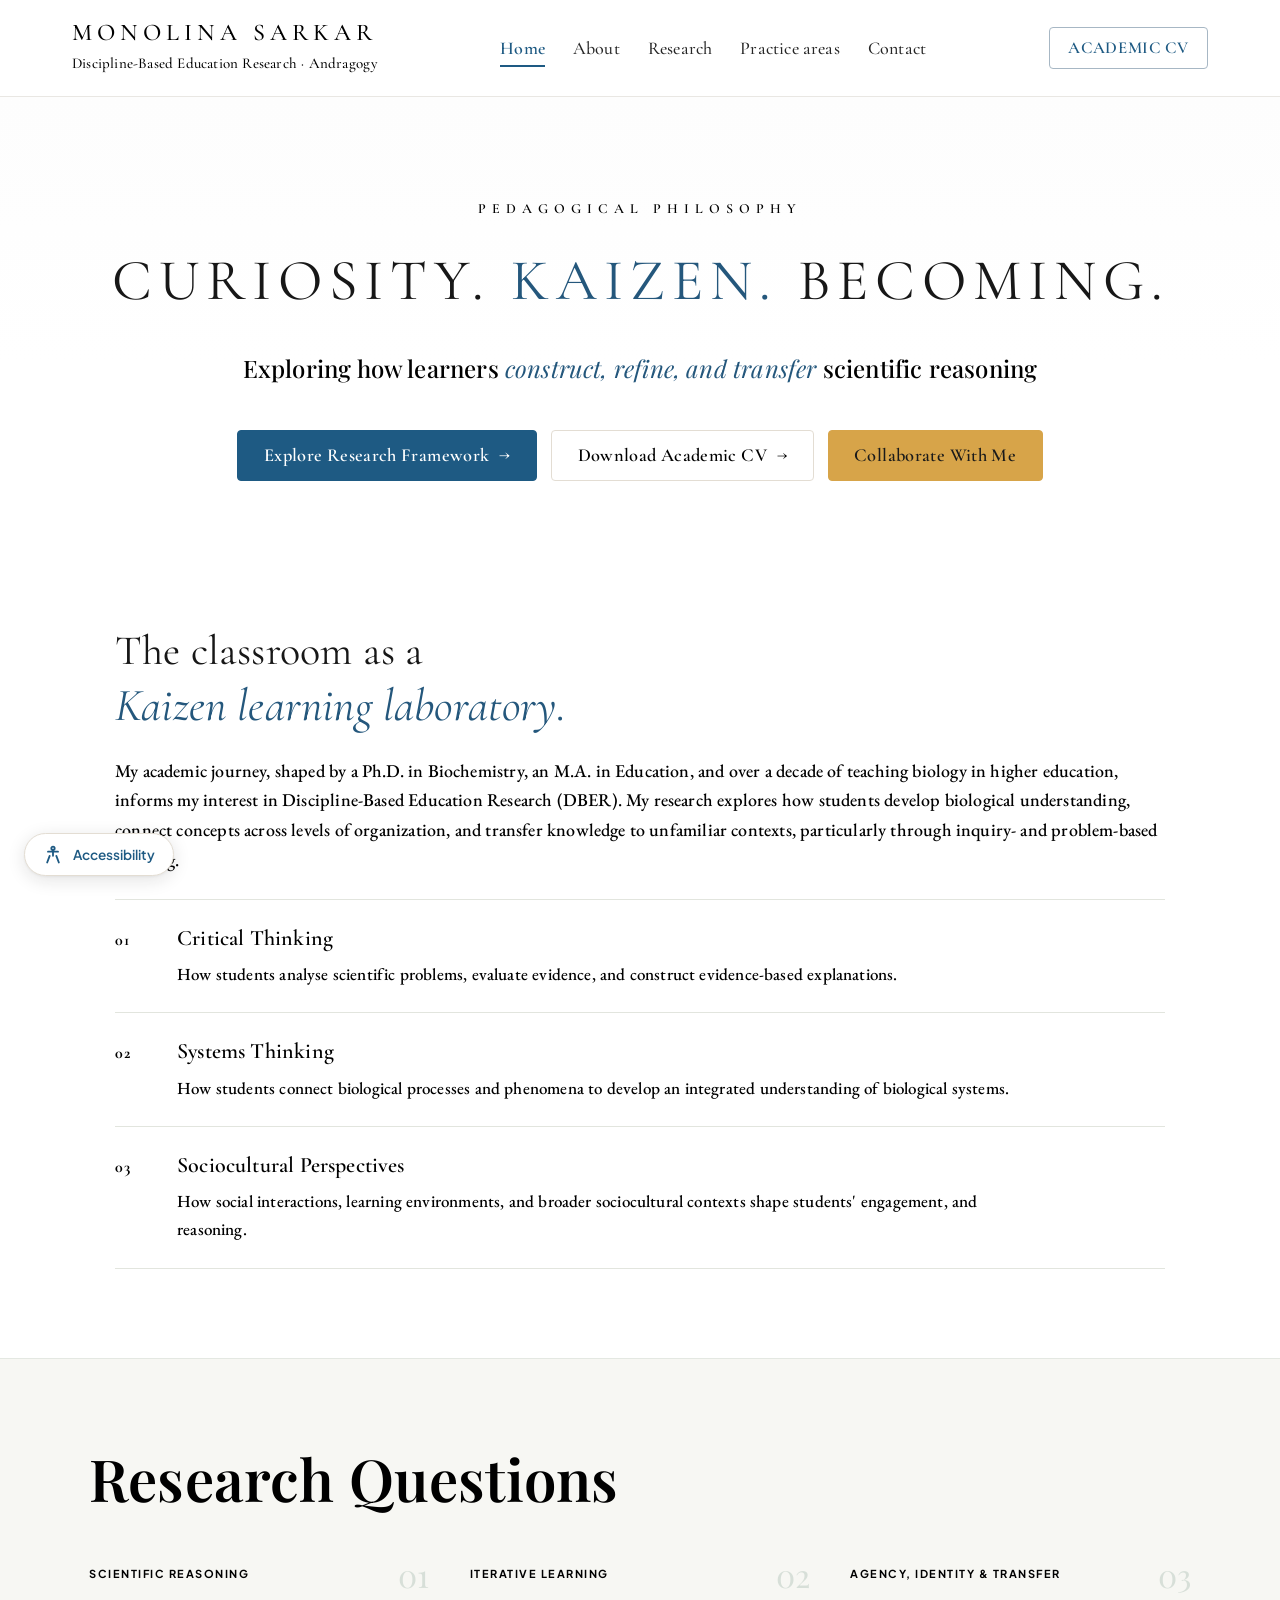
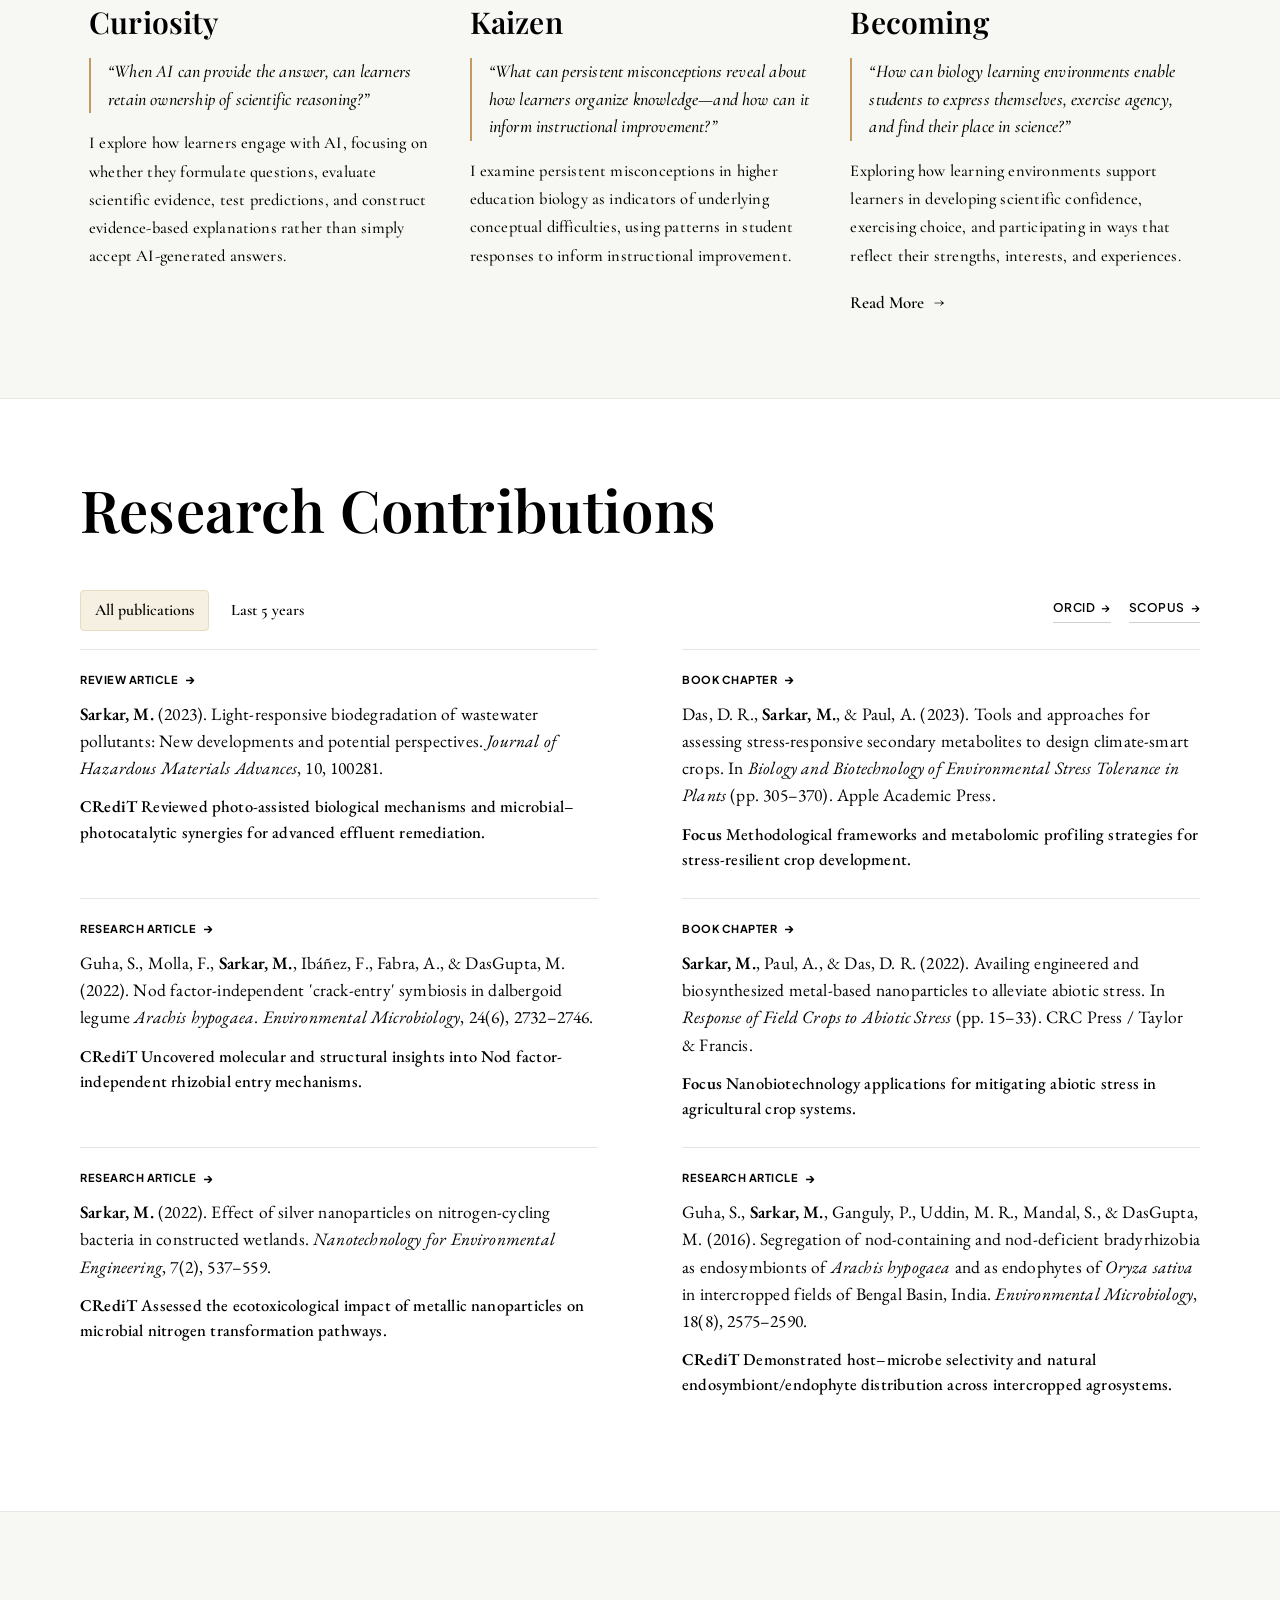
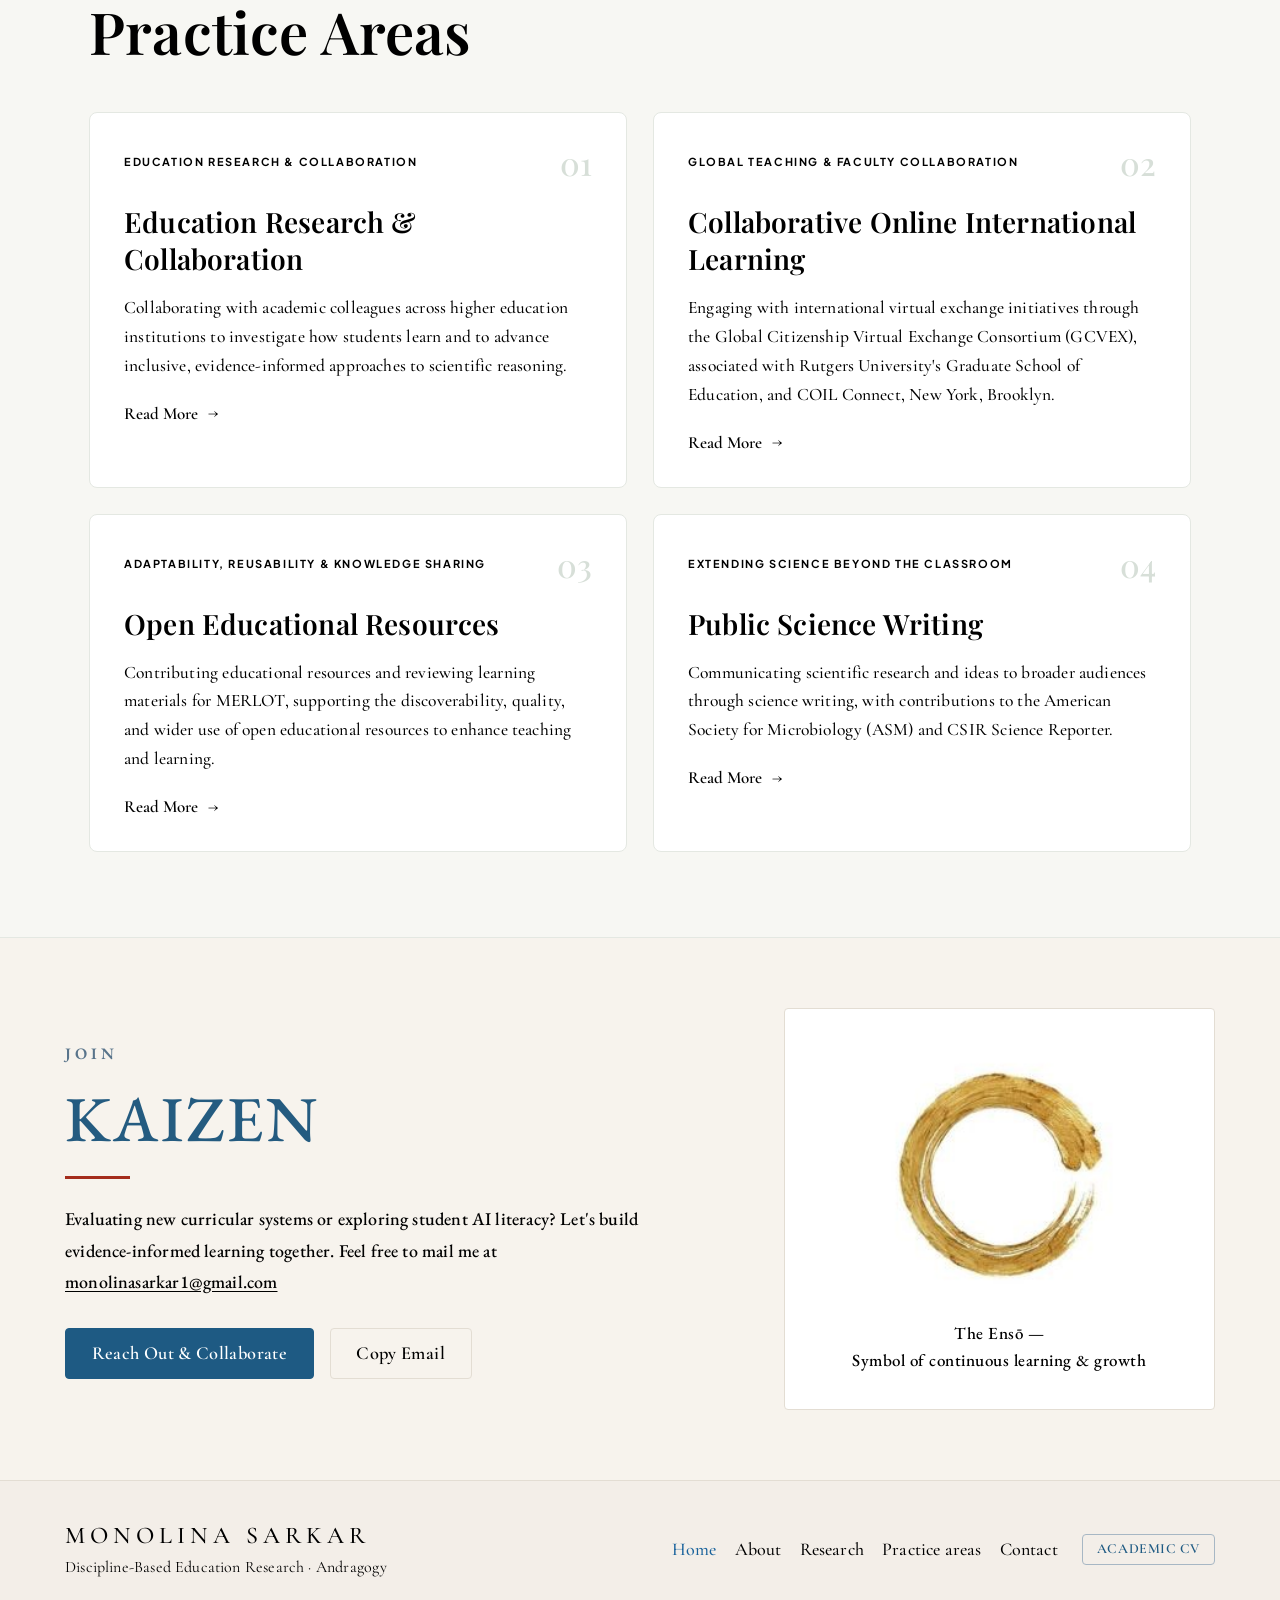
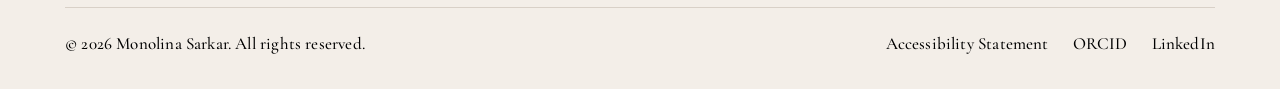
==== index.html @ 40e535fe "first commit" ====
<!DOCTYPE html>
<html lang="en">
<head>
  <meta charset="UTF-8">
  <meta name="viewport" content="width=device-width, initial-scale=1.0">
  <title>Monolina Sarkar | Academic Portfolio</title>
  <meta name="description" content="Academic portfolio of Monolina Sarkar, Ph.D. in Biochemistry & M.Ed. Dedicated to Discipline-Based Education Research (DBER), Kaizen learning spaces, AI literacy, and undergraduate biology curriculum innovation.">
  <meta name="keywords" content="Monolina Sarkar, DBER, Biology Education, Andragogy, Biochemistry, Kaizen, Scientific Reasoning, AI Literacy in Higher Education, Curriculum Innovation">
  <meta property="og:title" content="Monolina Sarkar | Academic Portfolio">
  <meta property="og:description" content="Exploring how learners construct, refine, and transfer scientific reasoning across unfamiliar biological contexts.">
  <meta property="og:type" content="website">

  <!-- Google Fonts Preconnect & Stylesheets -->
  <link rel="preconnect" href="https://fonts.googleapis.com">
  <link rel="preconnect" href="https://fonts.gstatic.com" crossorigin>
  <link href="https://fonts.googleapis.com/css2?family=Cormorant+Garamond:ital,wght@0,400;0,500;0,600;0,700;1,400;1,600&family=DM+Sans:wght@400;500;600;700&family=EB+Garamond:ital,wght@0,400;0,500;0,600;0,700;1,400;1,600&family=Playfair+Display:ital,wght@0,400;0,500;0,600;0,700;1,400;1,600&family=Plus+Jakarta+Sans:wght@300;400;500;600;700&display=swap" rel="stylesheet">

  <link rel="stylesheet" href="css/style.css">
  <link rel="icon" type="image/jpeg" href="images (3).jpg">

  <style>
    /* =========================================================
       CONSOLIDATED HOME PAGE STYLES (VERSION 2 INTEGRATION)
       ========================================================= */

    section[id] {
      scroll-margin-top: 85px;
    }

    /* Section 01: Hero */
    #home {
      width: 100%;
      min-height: 440px;
      box-sizing: border-box;
      padding: clamp(60px, 9vw, 100px) 24px clamp(30px, 5vw, 48px);
      display: flex;
      align-items: center;
      flex-direction: column;
      text-align: center;
      background: linear-gradient(to bottom, #fdfdfd 0%, #ffffff 60%, #ffffff 100%);
    }

    #home .hero-eyebrow {
      margin: 0 0 24px;
      color: #000000;
      font-family: 'Cormorant Garamond', Georgia, serif;
      font-size: 14px;
      font-weight: 600;
      letter-spacing: 6px;
      text-transform: uppercase;
    }

    #home .hero-title-main {
      margin: 0;
      color: #171717;
      font-family: 'Cormorant Garamond', Georgia, serif;
      font-size: clamp(34px, 5.2vw, 58px);
      font-weight: 400;
      line-height: 1.25;
      letter-spacing: 7px;
      text-transform: uppercase;
    }

    #home .hero-title-main .accent {
      color: #24577c;
    }

    #home .hero-desc {
      margin: 32px auto 0;
      max-width: 1100px;
      width: 100%;
      color: #000000;
      font-family: 'Playfair Display', Georgia, serif;
      font-size: clamp(16px, 2vw, 24px);
      font-weight: 500;
      line-height: 1.6;
    }

    @media (min-width: 768px) {
      #home .hero-desc {
        white-space: nowrap;
      }
    }

    #home .hero-desc em {
      color: #24577c;
      font-weight: 400;
      font-style: italic;
    }

    #home .hero-cta-group {
      margin-top: 42px;
      display: flex;
      align-items: center;
      justify-content: center;
      gap: 14px;
      flex-wrap: wrap;
    }

    /* Section: Research Focus */
    #research-focus {
      width: 100%;
      margin: 0;
      padding: clamp(60px, 7vw, 90px) 24px;
      background: #FFFFFF;
      color: #292E28;
      box-sizing: border-box;
    }

    #research-focus-inner {
      max-width: 1050px;
      margin: 0 auto;
      box-sizing: border-box;
    }

    #research-focus .focus-header {
      margin-bottom: 24px;
    }

    #research-focus .focus-header .lead-text {
      margin: 0 0 4px;
      font-family: 'Cormorant Garamond', Georgia, serif;
      font-size: clamp(32px, 3.8vw, 42px);
      font-weight: 400;
      color: #171717;
      line-height: 1.15;
    }

    #research-focus .focus-header .sublead-text {
      margin: 0;
      font-family: 'Cormorant Garamond', Georgia, serif;
      font-style: italic;
      font-size: clamp(36px, 4.4vw, 46px);
      font-weight: 400;
      color: #24577c;
      line-height: 1.15;
    }

    #research-focus .focus-intro {
      padding: 0 0 24px;
      border-bottom: 1px solid #E2E5DE;
    }

    #research-focus .focus-intro p {
      max-width: 100%;
      margin: 0;
      font-family: 'EB Garamond', Garamond, Georgia, serif;
      font-size: 18px;
      line-height: 1.65;
      color: #000000;
      font-weight: 500;
      text-align: left;
    }

    #research-focus .focus-themes {
      display: flex;
      flex-direction: column;
    }

    #research-focus .focus-theme {
      display: grid;
      grid-template-columns: 46px minmax(0, 1fr);
      gap: 16px;
      padding: 24px 0;
      border-bottom: 1px solid #E2E5DE;
      align-items: baseline;
    }

    #research-focus .theme-num {
      font-family: 'Cormorant Garamond', Garamond, Georgia, serif;
      font-size: 16px;
      font-weight: 700;
      letter-spacing: 0.5px;
      color: #000000;
    }

    #research-focus .focus-theme h3 {
      margin: 0 0 8px;
      font-family: 'Cormorant Garamond', Georgia, serif;
      font-size: 22px;
      font-weight: 600;
      line-height: 1.3;
      color: #000000;
    }

    #research-focus .focus-theme p {
      max-width: 860px;
      margin: 0;
      font-family: 'EB Garamond', Garamond, Georgia, serif;
      font-size: 17px;
      line-height: 1.65;
      color: #000000;
      font-weight: 500;
    }

    /* Section Headings matching website_version_2.html */
    .section-header {
      max-width: 800px;
      margin-bottom: 45px;
      background: transparent !important;
      background-color: transparent !important;
      box-shadow: none !important;
      border: none;
    }

    .section-header h1,
    .section-header h2,
    .section-header h3,
    .section-title {
      font-family: 'Playfair Display', Georgia, serif;
      font-size: clamp(38px, 5vw, 58px);
      font-weight: 600;
      line-height: 1.2;
      color: #000000;
      margin-bottom: 22px;
      background: transparent !important;
      background-color: transparent !important;
      box-shadow: none !important;
      border: none;
    }

    /* Section: Research Questions (Thinking Section) */
    .thinking-section-wrap {
      width: 100%;
      background-color: #f7f7f3;
      border-top: 1px solid #e4e8e2;
      border-bottom: 1px solid #e4e8e2;
      box-sizing: border-box;
    }

    .thinking-section {
      max-width: 1150px;
      margin: 0 auto;
      padding: clamp(50px, 7vw, 85px) 24px;
      box-sizing: border-box;
    }

    .thinking-grid {
      display: grid;
      grid-template-columns: repeat(3, minmax(0, 1fr));
      gap: 40px;
      align-items: start;
    }

    .thinking-card {
      display: flex;
      flex-direction: column;
      background: transparent;
      border: none;
      padding: 0;
      box-sizing: border-box;
    }

    .thinking-card .card-top {
      display: flex;
      justify-content: space-between;
      align-items: center;
      gap: 12px;
      margin-bottom: 12px;
    }

    .thinking-card .card-category {
      color: #000000;
      font-family: 'Plus Jakarta Sans', sans-serif;
      font-size: 11px;
      font-weight: 700;
      letter-spacing: 1.5px;
      text-transform: uppercase;
    }

    .thinking-card .card-number {
      flex-shrink: 0;
      font-family: 'Playfair Display', serif;
      font-size: 32px;
      line-height: 1;
      color: #d7dfd8;
    }

    .thinking-card h2 {
      font-family: 'Playfair Display', serif;
      color: #000000;
      font-size: 30px;
      line-height: 1.3;
      font-weight: 600;
      margin-bottom: 16px;
    }

    .thinking-card .card-question {
      position: relative;
      padding-left: 17px;
      margin-bottom: 16px;
      border-left: 2px solid #c49a62;
      font-family: 'Cormorant Garamond', Garamond, Georgia, serif;
      font-size: 18px;
      font-weight: 500;
      font-style: italic;
      line-height: 1.55;
      color: #000000;
    }

    .thinking-card .card-description {
      font-family: 'Cormorant Garamond', Garamond, Georgia, serif;
      font-size: 16.5px;
      line-height: 1.7;
      color: #000000;
      font-weight: 500;
      margin-bottom: 16px;
    }

    .card-extra {
      display: none;
      font-family: 'Cormorant Garamond', Garamond, Georgia, serif;
      font-size: 16px;
      line-height: 1.7;
      color: #000000;
      font-weight: 500;
      margin-bottom: 16px;
    }

    .card-extra.open {
      display: block;
      animation: fadeIn 0.3s ease;
    }

    @keyframes fadeIn {
      from { opacity: 0; transform: translateY(4px); }
      to { opacity: 1; transform: translateY(0); }
    }

    .read-more {
      display: inline-flex;
      align-items: center;
      align-self: flex-start;
      gap: 10px;
      margin-top: 6px;
      padding: 0;
      border: none;
      background: transparent;
      font-family: 'Cormorant Garamond', 'EB Garamond', Garamond, Georgia, serif;
      font-size: 17px;
      font-weight: 600;
      color: #000000;
      cursor: pointer;
      transition: color 0.25s ease;
    }

    .read-more:hover {
      color: #a47a43;
    }

    .read-more .arrow {
      display: inline-block;
      font-size: 16px;
      line-height: 1;
      transition: transform 0.25s ease;
    }

    @media (max-width: 900px) {
      .thinking-grid {
        grid-template-columns: repeat(2, minmax(0, 1fr));
        gap: 32px;
      }
    }

    @media (max-width: 600px) {
      .thinking-grid {
        grid-template-columns: 1fr;
        gap: 36px;
      }
    }

    /* Section: Research Contributions / Work */
    #research-work {
      --rw-surface: #ffffff;
      --rw-text: #111111;
      --rw-line: #e5e5e5;
      --rw-accent: #b69a4a;
      --rw-accent-soft: #f5f0e2;
      position: relative;
      width: 100%;
      padding: clamp(50px, 7vw, 76px) 0 clamp(60px, 8vw, 88px);
      background: #ffffff;
      color: #000000;
      font-family: 'EB Garamond', Garamond, Georgia, serif;
      box-sizing: border-box;
    }

    #research-work .rw-container {
      width: min(1120px, calc(100% - 48px));
      margin-left: auto;
      margin-right: auto;
    }

    #research-work .rw-header {
      display: flex;
      justify-content: space-between;
      align-items: flex-end;
      gap: 36px;
      background: #ffffff;
    }

    #research-work .rw-controls {
      display: flex;
      justify-content: space-between;
      align-items: center;
      gap: 24px;
      padding: 24px 0 18px;
      background: #ffffff;
    }

    #research-work .rw-filter-group {
      display: flex;
      align-items: center;
      flex-wrap: wrap;
      gap: 7px;
    }

    #research-work .rw-filter {
      appearance: none;
      border: 1px solid transparent;
      border-radius: 4px;
      background: #ffffff;
      padding: 8px 14px;
      font-family: 'Cormorant Garamond', 'EB Garamond', Garamond, Georgia, serif;
      font-size: 16px;
      font-weight: 600;
      line-height: 1.4;
      color: #000000;
      cursor: pointer;
      transition: background 0.2s ease, border-color 0.2s ease, color 0.2s ease;
    }

    #research-work .rw-filter:hover {
      border-color: #dedede;
    }

    #research-work .rw-filter.is-active {
      color: #000000;
      background: var(--rw-accent-soft);
      border-color: #e6dcc0;
      font-weight: 600;
    }

    #research-work .rw-profiles {
      display: flex;
      align-items: center;
      flex-wrap: wrap;
      gap: 18px;
      flex-shrink: 0;
    }

    #research-work .rw-profile-link {
      display: inline-flex;
      align-items: center;
      gap: 6px;
      padding-bottom: 4px;
      border-bottom: 1px solid #cfcfcf;
      font-family: 'Plus Jakarta Sans', sans-serif;
      font-size: 12px;
      font-weight: 600;
      letter-spacing: 0.5px;
      text-decoration: none;
      color: #000000;
      transition: color 0.2s ease, border-color 0.2s ease;
    }

    #research-work .rw-profile-link:hover {
      color: #8d7027;
      border-color: var(--rw-accent);
    }

    #research-work .rw-publications {
      display: grid;
      grid-template-columns: repeat(2, minmax(0, 1fr));
      column-gap: 84px;
      align-items: start;
      background: #ffffff;
    }

    #research-work .rw-publication {
      min-width: 0;
      padding: 22px 0 25px;
      border-top: 1px solid var(--rw-line);
      background: #ffffff;
      transition: border-color 0.2s ease;
    }

    #research-work .rw-publication:hover {
      border-top-color: var(--rw-accent);
    }

    #research-work .rw-publication-meta {
      display: flex;
      align-items: center;
      flex-wrap: wrap;
      gap: 8px;
      margin: 0 0 12px;
    }

    #research-work .rw-publication-type {
      display: inline-flex;
      align-items: center;
      gap: 7px;
      font-family: 'Plus Jakarta Sans', sans-serif;
      font-size: 11px;
      font-weight: 700;
      letter-spacing: 0.5px;
      line-height: 1.5;
      text-transform: uppercase;
      text-decoration: none;
      color: #000000;
      transition: color 0.2s ease;
    }

    #research-work .rw-publication-type:hover {
      color: #8d7027;
    }

    #research-work .rw-type-arrow {
      font-size: 13px;
      line-height: 1;
      transition: transform 0.2s ease;
    }

    #research-work .rw-publication-type:hover .rw-type-arrow {
      transform: translate(2px, -2px);
    }

    #research-work .rw-citation {
      margin: 0 0 13px;
      font-family: 'EB Garamond', Garamond, Georgia, serif;
      font-size: 17.5px;
      font-weight: 400;
      line-height: 1.55;
      color: #000000;
      overflow-wrap: anywhere;
    }

    #research-work .rw-citation strong {
      font-weight: 600;
      color: #000000;
    }

    #research-work .rw-citation em {
      font-style: italic;
      color: #000000;
    }

    #research-work .rw-contribution {
      margin: 0;
      font-family: 'EB Garamond', Garamond, Georgia, serif;
      font-size: 16.5px;
      font-weight: 500;
      line-height: 1.55;
      color: #000000;
    }

    #research-work .rw-contribution-label {
      display: inline;
      font-family: 'EB Garamond', Garamond, Georgia, serif;
      font-weight: 600;
      color: #000000;
    }

    #research-work .rw-contribution-label::after {
      content: " ";
    }

    #research-work .rw-empty-state {
      grid-column: 1 / -1;
      padding: 48px 20px;
      text-align: center;
      border-bottom: 1px solid var(--rw-line);
      background: #ffffff;
    }

    #research-work .rw-empty-title {
      margin: 0 0 8px;
      font-family: 'Plus Jakarta Sans', sans-serif;
      font-size: 16px;
      font-weight: 500;
      color: #000000;
    }

    #research-work .rw-empty-text {
      margin: 0;
      font-size: 16px;
      line-height: 1.5;
      color: #000000;
      font-weight: 500;
    }

    @media (max-width: 900px) {
      #research-work .rw-publications {
        column-gap: 36px;
      }
      #research-work .rw-controls {
        flex-direction: column;
        align-items: flex-start;
      }
    }

    @media (max-width: 640px) {
      #research-work .rw-publications {
        grid-template-columns: minmax(0, 1fr);
        column-gap: 0;
      }
    }

    /* Section: Practice Areas */
    .research-section-wrap {
      width: 100%;
      background-color: #f7f7f3;
      border-top: 1px solid #e4e8e2;
      border-bottom: 1px solid #e4e8e2;
      box-sizing: border-box;
    }

    .research-section {
      max-width: 1150px;
      margin: 0 auto;
      padding: clamp(50px, 7vw, 85px) 24px;
      box-sizing: border-box;
    }

    .cards-grid {
      display: grid;
      grid-template-columns: repeat(2, minmax(0, 1fr));
      gap: 26px;
    }

    .research-card {
      position: relative;
      display: flex;
      flex-direction: column;
      min-width: 0;
      padding: 34px;
      background: #ffffff;
      border: 1px solid #e4e8e2;
      border-radius: 8px;
      overflow: hidden;
      transition: transform 0.3s ease, box-shadow 0.3s ease, border-color 0.3s ease;
    }

    .research-card::before {
      content: "";
      position: absolute;
      top: 0;
      left: 0;
      width: 0;
      height: 4px;
      background: #c49a62;
      transition: width 0.35s ease;
    }

    .research-card:hover {
      transform: translateY(-5px);
      border-color: #d5ddd5;
      box-shadow: 0 16px 40px rgba(24, 60, 53, 0.08);
    }

    .research-card:hover::before {
      width: 100%;
    }

    .research-card .card-top {
      display: flex;
      align-items: center;
      justify-content: space-between;
      gap: 16px;
      margin-bottom: 24px;
    }

    .research-card .card-category {
      color: #000000;
      font-family: 'Plus Jakarta Sans', sans-serif;
      font-size: 11px;
      font-weight: 700;
      letter-spacing: 1.6px;
      text-transform: uppercase;
    }

    .research-card .card-number {
      font-family: 'Playfair Display', serif;
      font-size: 32px;
      font-weight: 500;
      line-height: 1;
      color: #d7dfd8;
    }

    .research-card h2 {
      font-family: 'Playfair Display', serif;
      color: #000000;
      font-size: clamp(22px, 2.3vw, 28px);
      line-height: 1.35;
      font-weight: 600;
      margin-bottom: 16px;
    }

    .research-card .card-description {
      color: #000000;
      font-family: 'Cormorant Garamond', Garamond, Georgia, serif;
      font-size: 17.5px;
      font-weight: 500;
      line-height: 1.65;
      margin-bottom: 16px;
    }

    @media (max-width: 768px) {
      .cards-grid {
        grid-template-columns: 1fr;
      }
    }

    /* Section: Join Kaizen & Footer */
    .join-kaizen-wrap {
      width: 100%;
      padding: clamp(48px, 6vw, 70px) 5%;
      box-sizing: border-box;
      background: #f7f3ed;
    }

    .join-kaizen-grid {
      max-width: 1150px;
      margin: 0 auto;
      display: grid;
      grid-template-columns: minmax(0, 1.4fr) minmax(280px, 1fr);
      align-items: center;
      gap: 10%;
      box-sizing: border-box;
    }

    .join-kaizen-eyebrow {
      font-family: 'EB Garamond', Garamond, Georgia, serif;
      font-size: 16px;
      font-weight: 600;
      letter-spacing: 4px;
      color: #59748b;
      margin-bottom: 18px;
    }

    .join-kaizen-title {
      font-family: 'EB Garamond', Garamond, Georgia, serif;
      font-size: clamp(44px, 5vw, 68px);
      font-weight: 500;
      letter-spacing: 3px;
      line-height: 1.05;
      color: #245b80;
      margin: 0 0 24px;
    }

    .join-kaizen-divider {
      width: 65px;
      height: 3px;
      background: #a42c1c;
      margin-bottom: 24px;
    }

    .join-kaizen-text {
      font-family: 'EB Garamond', Garamond, Georgia, serif;
      font-size: 18px;
      font-weight: 500;
      line-height: 1.75;
      color: #000000;
      margin: 0 0 30px;
    }

    .join-kaizen-text a {
      font-family: 'EB Garamond', Garamond, Georgia, serif;
    }

    .enso-card {
      width: 100%;
      min-width: 0;
      padding: 35px 25px;
      background: #ffffff;
      box-sizing: border-box;
      text-align: center;
      border: 1px solid #e3ddd3;
      border-radius: 4px;
    }

    .enso-card img {
      display: block;
      width: 100%;
      max-width: 260px;
      height: 260px;
      object-fit: contain;
      margin: 0 auto 16px;
    }

    .enso-card p {
      font-family: 'EB Garamond', Garamond, Georgia, serif;
      font-size: 17px;
      letter-spacing: 0.5px;
      line-height: 1.6;
      color: #000000;
      font-weight: 500;
      margin: 0;
    }

    @media (max-width: 768px) {
      .join-kaizen-grid {
        grid-template-columns: minmax(0, 1fr);
        gap: 36px;
      }
    }

    .site-footer-v2 {
      width: 100%;
      padding: 38px 5% 20px;
      box-sizing: border-box;
      background: #f3eee8;
      border-top: 1px solid #e3ddd3;
    }

    .footer-v2-container {
      max-width: 1150px;
      margin: 0 auto;
    }

    .footer-brand-nav {
      display: flex;
      justify-content: space-between;
      align-items: center;
      gap: 30px;
      flex-wrap: wrap;
    }

    .footer-nav-links {
      display: flex;
      align-items: center;
      flex-wrap: wrap;
      gap: 8px 18px;
    }

    .footer-nav-link {
      color: #000000;
      font-weight: 500;
      text-decoration: none;
      font-family: 'Cormorant Garamond', serif !important;
      font-size: 18px;
      padding: 6px 0;
      transition: color 0.2s ease;
    }

    .footer-nav-link:hover,
    .footer-nav-link.active {
      color: #17619b;
    }

    .footer-divider {
      width: 100%;
      margin: 28px 0 0;
      border-top: 1px solid #d8d0c7;
    }

    .footer-bottom-row {
      padding: 22px 0 10px;
      display: flex;
      justify-content: space-between;
      align-items: center;
      flex-wrap: wrap;
      gap: 16px 25px;
      font-family: 'Cormorant Garamond', serif;
      font-size: 17px;
      font-weight: 500;
      color: #000000;
    }

    .footer-bottom-links {
      display: flex;
      align-items: center;
      flex-wrap: wrap;
      gap: 14px 24px;
    }

    .footer-bottom-links a {
      color: #000000;
      font-weight: 500;
      font-size: 17px;
      text-decoration: none;
      transition: color 0.2s ease;
    }

    .footer-bottom-links a:hover {
      color: #17619b;
      text-decoration: underline;
    }
  </style>
</head>

<body>

  <!-- Skip Links -->
  <div class="skip-links">
    <a href="#main-content" class="skip-link">Skip to main content</a>
    <a href="#site-header" class="skip-link">Skip to navigation</a>
    <a href="#site-footer" class="skip-link">Skip to footer</a>
    <button type="button" class="skip-link" id="skip-a11y-btn">Open Accessibility Preferences (Alt+A)</button>
  </div>

  <!-- NAVIGATION BAR -->
  <header class="site-header" id="site-header" role="banner" style="background:#ffffff; border-bottom:1px solid #e9e7e3; padding: 18px 0;">
    <div class="container navbar" style="height: auto; min-height: 60px;">
      
      <!-- BRAND -->
      <a href="#home" class="brand" aria-label="Monolina Sarkar Home" style="text-decoration:none;">
        <span class="brand-name" style="font-family:'Cormorant Garamond',serif; font-size:24px; font-weight:500; letter-spacing:5px; line-height:1.15; white-space:nowrap; color:#000000;">
          MONOLINA SARKAR
        </span>
        <span class="brand-subtitle" style="margin-top:4px; font-family:'Cormorant Garamond',serif; font-size:15px; font-weight:500; letter-spacing:0.2px; color:#000000;">
          Discipline-Based Education Research &middot; Andragogy
        </span>
      </a>

      <!-- DESKTOP NAVIGATION LINKS -->
      <nav aria-label="Primary Navigation" role="navigation">
        <ul class="nav-links" style="gap: 28px;">
          <li><a href="#home" class="nav-link active" style="font-family:'Cormorant Garamond',serif; font-size:18px;">Home</a></li>
          <li><a href="about.html" class="nav-link" style="font-family:'Cormorant Garamond',serif; font-size:18px;">About</a></li>
          <li><a href="#research-focus" class="nav-link" style="font-family:'Cormorant Garamond',serif; font-size:18px;">Research</a></li>
          <li><a href="#practice-areas" class="nav-link" style="font-family:'Cormorant Garamond',serif; font-size:18px;">Practice areas</a></li>
          <li><a href="contact.html" class="nav-link" style="font-family:'Cormorant Garamond',serif; font-size:18px;">Contact</a></li>
        </ul>
      </nav>

      <!-- NAV ACTIONS -->
      <div class="nav-actions">
        <a href="Monolina_Sarkar_cv.pdf" target="_blank" rel="noopener noreferrer" class="btn-nav-cv" data-drive-doc="academicCv" aria-label="View Academic Curriculum Vitae">
          ACADEMIC CV
        </a>
        <button class="mobile-toggle" aria-label="Toggle navigation menu" aria-expanded="false">
          <span></span>
          <span></span>
          <span></span>
        </button>
      </div>

    </div>
  </header>

  <!-- MOBILE NAVIGATION DRAWER -->
  <div class="mobile-drawer" id="mobile-drawer" aria-label="Mobile Navigation">
    <a href="#home" class="nav-link active">Home</a>
    <a href="about.html" class="nav-link">About</a>
    <a href="#research-focus" class="nav-link">Research</a>
    <a href="#practice-areas" class="nav-link">Practice areas</a>
    <a href="contact.html" class="nav-link">Contact</a>
    <a href="accessibility-statement.html" class="nav-link">Accessibility Statement</a>
    <div style="margin-top: 1.5rem;">
      <a href="Monolina_Sarkar_cv.pdf" target="_blank" rel="noopener noreferrer" class="btn btn-primary" data-drive-doc="academicCv" style="width: 100%; text-align: center;">View Academic CV</a>
    </div>
  </div>

  <!-- MAIN CONTENT -->
  <main id="main-content">

    <!-- HERO SECTION -->
    <section id="home">

      <!-- EYEBROW -->
      <p class="hero-eyebrow">
        PEDAGOGICAL PHILOSOPHY
      </p>

      <!-- MAIN HEADING -->
      <h1 class="hero-title-main">
        CURIOSITY.
        <span class="accent">KAIZEN.</span>
        BECOMING.
      </h1>

      <!-- DESCRIPTION -->
      <p class="hero-desc">Exploring how learners <em>construct, refine, and transfer</em> scientific reasoning</p>

      <!-- CALL-TO-ACTION BUTTONS -->
      <div class="hero-cta-group">
        <!-- PRIMARY BUTTON -->
        <a href="#research-focus" class="btn btn-primary">
          <span>Explore Research Framework</span>
          <span style="font-size:17px;" aria-hidden="true">&rarr;</span>
        </a>

        <!-- SECONDARY BUTTON -->
        <a href="Monolina_Sarkar_cv.pdf" target="_blank" rel="noopener noreferrer" class="btn btn-secondary" data-drive-doc="academicCv">
          <span>Download Academic CV</span>
          <span style="font-size:16px;" aria-hidden="true">&rarr;</span>
        </a>

        <!-- GOLD BUTTON -->
        <a href="contact.html" class="btn btn-gold">
          Collaborate With Me
        </a>
      </div>

    </section>

    <!-- SECTION: RESEARCH FOCUS (KAIZEN LEARNING LABORATORY) -->
    <section id="research-focus">
      <div id="research-focus-inner">

        <!-- SECTION HEADER -->
        <header class="section-header focus-header">
          <h2 class="lead-text">The classroom as a</h2>
          <h2 class="sublead-text">Kaizen learning laboratory.</h2>
        </header>

        <!-- INTRODUCTION -->
        <div class="focus-intro">
          <p>
            My academic journey, shaped by a Ph.D. in Biochemistry, an M.A. in Education, and over a decade of teaching biology in higher education, informs my interest in Discipline-Based Education Research (DBER). My research explores how students develop biological understanding, connect concepts across levels of organization, and transfer knowledge to unfamiliar contexts, particularly through inquiry- and problem-based learning.
          </p>
        </div>

        <!-- RESEARCH THEMES -->
        <div class="focus-themes">

          <!-- THEME 01 -->
          <article class="focus-theme">
            <span class="theme-num">01</span>
            <div>
              <h3>Critical Thinking</h3>
              <p>
                How students analyse scientific problems, evaluate evidence, and construct evidence-based explanations.
              </p>
            </div>
          </article>

          <!-- THEME 02 -->
          <article class="focus-theme">
            <span class="theme-num">02</span>
            <div>
              <h3>Systems Thinking</h3>
              <p>
                How students connect biological processes and phenomena to develop an integrated understanding of biological systems.
              </p>
            </div>
          </article>

          <!-- THEME 03 -->
          <article class="focus-theme">
            <span class="theme-num">03</span>
            <div>
              <h3>Sociocultural Perspectives</h3>
              <p>
                How social interactions, learning environments, and broader sociocultural contexts shape students' engagement, and reasoning.
              </p>
            </div>
          </article>

        </div>

      </div>
    </section>

    <!-- SECTION: RESEARCH QUESTIONS -->
    <section class="thinking-section-wrap" id="research-questions">
      <div class="thinking-section">

        <!-- SECTION INTRODUCTION -->
        <header class="section-header">
          <h1 class="section-title">Research Questions</h1>
        </header>

        <!-- THREE COLUMNS -->
        <div class="thinking-grid">

        <!-- COLUMN 01: CURIOSITY -->
        <article class="thinking-card">
          <div class="card-top">
            <span class="card-category">Scientific Reasoning</span>
            <span class="card-number">01</span>
          </div>

          <h2>Curiosity</h2>

          <blockquote class="card-question">
            &ldquo;When AI can provide the answer, can learners retain ownership of scientific reasoning?&rdquo;
          </blockquote>

          <p class="card-description">
            I explore how learners engage with AI, focusing on whether they formulate questions, evaluate scientific evidence, test predictions, and construct evidence-based explanations rather than simply accept AI-generated answers.
          </p>
        </article>

        <!-- COLUMN 02: KAIZEN -->
        <article class="thinking-card">
          <div class="card-top">
            <span class="card-category">Iterative Learning</span>
            <span class="card-number">02</span>
          </div>

          <h2>Kaizen</h2>

          <blockquote class="card-question">
            &ldquo;What can persistent misconceptions reveal about how learners organize knowledge&mdash;and how can it inform instructional improvement?&rdquo;
          </blockquote>

          <p class="card-description">
            I examine persistent misconceptions in higher education biology as indicators of underlying conceptual difficulties, using patterns in student responses to inform instructional improvement.
          </p>
        </article>

        <!-- COLUMN 03: BECOMING -->
        <article class="thinking-card">
          <div class="card-top">
            <span class="card-category">Agency, Identity &amp; Transfer</span>
            <span class="card-number">03</span>
          </div>

          <h2>Becoming</h2>

          <blockquote class="card-question">
            &ldquo;How can biology learning environments enable students to express themselves, exercise agency, and find their place in science?&rdquo;
          </blockquote>

          <p class="card-description">
            Exploring how learning environments support learners in developing scientific confidence, exercising choice, and participating in ways that reflect their strengths, interests, and experiences.
          </p>

          <div class="card-extra" id="becoming-extra">
            This research vector examines pedagogical mechanisms that bridge academic biological competencies with students' personal epistemologies, fostering belonging and authentic identity formation in STEM.
          </div>

          <button
            class="read-more"
            type="button"
            aria-expanded="false"
            aria-controls="becoming-extra"
            onclick="toggleCard(this, 'becoming-extra')">
            <span class="button-text">Read More</span>
            <span class="arrow" aria-hidden="true">&rarr;</span>
          </button>
        </article>

      </div>

      </div>
    </section>

    <!-- SECTION: RESEARCH CONTRIBUTIONS / WORK -->
    <section id="research-work" aria-labelledby="rw-heading">

      <div class="rw-container">

        <!-- SECTION HEADER -->
        <header class="rw-header">
          <header class="section-header" style="margin-bottom: 0;">
            <h1 class="section-title" id="rw-heading">Research Contributions</h1>
          </header>
        </header>

        <!-- FILTERS AND PROFILES -->
        <div class="rw-controls">

          <div class="rw-filter-group" role="group" aria-label="Filter publications by year">
            <button
              type="button"
              class="rw-filter is-active"
              data-filter="all"
              aria-pressed="true">
              All publications
            </button>

            <button
              type="button"
              class="rw-filter"
              data-filter="recent"
              aria-pressed="false">
              Last 5 years
            </button>
          </div>

          <div class="rw-profiles" aria-label="Academic profiles">
            <a
              href="https://orcid.org/0000-0002-8172-1111"
              target="_blank"
              rel="noopener noreferrer"
              class="rw-profile-link">
              ORCID <span aria-hidden="true">&rarr;</span>
            </a>

            <a
              href="https://www.scopus.com"
              target="_blank"
              rel="noopener noreferrer"
              class="rw-profile-link">
              SCOPUS <span aria-hidden="true">&rarr;</span>
            </a>
          </div>

        </div>

        <!-- PUBLICATIONS LIST -->
        <div class="rw-publications" id="rw-publications">

          <!-- PUBLICATION 1 - 2023 -->
          <article
            class="rw-publication"
            data-year="2023"
            data-search="2023 Sarkar light-responsive biodegradation wastewater pollutants new developments potential perspectives Journal of Hazardous Materials Advances review article photo-assisted biological mechanisms microbial photocatalytic synergies effluent remediation">
            <div class="rw-publication-meta">
              <a
                class="rw-publication-type"
                href="https://doi.org/10.1016/j.hazadv.2023.100281"
                target="_blank"
                rel="noopener noreferrer"
                aria-label="Open review article">
                <span>Review Article</span>
                <span class="rw-type-arrow" aria-hidden="true">&rarr;</span>
              </a>
            </div>
            <p class="rw-citation">
              <strong>Sarkar, M.</strong> (2023).
              Light-responsive biodegradation of wastewater pollutants:
              New developments and potential perspectives.
              <em>Journal of Hazardous Materials Advances</em>,
              10, 100281.
            </p>
            <p class="rw-contribution">
              <span class="rw-contribution-label">CRediT</span>
              Reviewed photo-assisted biological mechanisms and
              microbial&ndash;photocatalytic synergies for advanced effluent remediation.
            </p>
          </article>

          <!-- PUBLICATION 2 - 2023 -->
          <article
            class="rw-publication"
            data-year="2023"
            data-search="2023 Das Sarkar Paul tools approaches assessing stress-responsive secondary metabolites climate-smart crops Biology Biotechnology Environmental Stress Tolerance Plants book chapter methodological frameworks metabolomic profiling stress-resilient crop development">
            <div class="rw-publication-meta">
              <a
                class="rw-publication-type"
                href="https://www.appleacademicpress.com/"
                target="_blank"
                rel="noopener noreferrer"
                aria-label="Visit the publisher for the book chapter">
                <span>Book Chapter</span>
                <span class="rw-type-arrow" aria-hidden="true">&rarr;</span>
              </a>
            </div>
            <p class="rw-citation">
              Das, D. R., <strong>Sarkar, M.</strong>, &amp; Paul, A.
              (2023). Tools and approaches for assessing stress-responsive
              secondary metabolites to design climate-smart crops.
              In <em>Biology and Biotechnology of Environmental Stress
              Tolerance in Plants</em> (pp. 305&ndash;370).
              Apple Academic Press.
            </p>
            <p class="rw-contribution">
              <span class="rw-contribution-label">Focus</span>
              Methodological frameworks and metabolomic profiling strategies
              for stress-resilient crop development.
            </p>
          </article>

          <!-- PUBLICATION 3 - 2022 -->
          <article
            class="rw-publication"
            data-year="2022"
            data-search="2022 Guha Molla Sarkar Ibanez Fabra DasGupta Nod factor-independent crack-entry symbiosis dalbergoid legume Arachis hypogaea Environmental Microbiology rhizobial entry mechanisms">
            <div class="rw-publication-meta">
              <a
                class="rw-publication-type"
                href="https://doi.org/10.1111/1462-2920.15989"
                target="_blank"
                rel="noopener noreferrer"
                aria-label="Open research article">
                <span>Research Article</span>
                <span class="rw-type-arrow" aria-hidden="true">&rarr;</span>
              </a>
            </div>
            <p class="rw-citation">
              Guha, S., Molla, F., <strong>Sarkar, M.</strong>,
              Ib&aacute;&ntilde;ez, F., Fabra, A., &amp; DasGupta, M. (2022).
              Nod factor-independent 'crack-entry' symbiosis in dalbergoid
              legume <em>Arachis hypogaea</em>.
              <em>Environmental Microbiology</em>, 24(6), 2732&ndash;2746.
            </p>
            <p class="rw-contribution">
              <span class="rw-contribution-label">CRediT</span>
              Uncovered molecular and structural insights into Nod
              factor-independent rhizobial entry mechanisms.
            </p>
          </article>

          <!-- PUBLICATION 4 - 2022 -->
          <article
            class="rw-publication"
            data-year="2022"
            data-search="2022 Sarkar Paul Das engineered biosynthesized metal-based nanoparticles alleviate abiotic stress Response Field Crops Abiotic Stress CRC Press Taylor Francis nanobiotechnology agricultural crop systems">
            <div class="rw-publication-meta">
              <a
                class="rw-publication-type"
                href="https://doi.org/10.1201/9781003258063"
                target="_blank"
                rel="noopener noreferrer"
                aria-label="Open book chapter">
                <span>Book Chapter</span>
                <span class="rw-type-arrow" aria-hidden="true">&rarr;</span>
              </a>
            </div>
            <p class="rw-citation">
              <strong>Sarkar, M.</strong>, Paul, A., &amp; Das, D. R.
              (2022). Availing engineered and biosynthesized metal-based
              nanoparticles to alleviate abiotic stress.
              In <em>Response of Field Crops to Abiotic Stress</em>
              (pp. 15&ndash;33). CRC Press / Taylor &amp; Francis.
            </p>
            <p class="rw-contribution">
              <span class="rw-contribution-label">Focus</span>
              Nanobiotechnology applications for mitigating abiotic stress
              in agricultural crop systems.
            </p>
          </article>

          <!-- PUBLICATION 5 - 2022 -->
          <article
            class="rw-publication"
            data-year="2022"
            data-search="2022 Sarkar effect silver nanoparticles nitrogen-cycling bacteria constructed wetlands Nanotechnology Environmental Engineering ecotoxicological microbial nitrogen transformation pathways">
            <div class="rw-publication-meta">
              <a
                class="rw-publication-type"
                href="https://doi.org/10.1007/s41204-022-00244-6"
                target="_blank"
                rel="noopener noreferrer"
                aria-label="Open research article">
                <span>Research Article</span>
                <span class="rw-type-arrow" aria-hidden="true">&rarr;</span>
              </a>
            </div>
            <p class="rw-citation">
              <strong>Sarkar, M.</strong> (2022). Effect of silver
              nanoparticles on nitrogen-cycling bacteria in constructed
              wetlands. <em>Nanotechnology for Environmental Engineering</em>,
              7(2), 537&ndash;559.
            </p>
            <p class="rw-contribution">
              <span class="rw-contribution-label">CRediT</span>
              Assessed the ecotoxicological impact of metallic nanoparticles
              on microbial nitrogen transformation pathways.
            </p>
          </article>

          <!-- PUBLICATION 6 - 2016 -->
          <article
            class="rw-publication"
            data-year="2016"
            data-search="2016 Guha Sarkar Ganguly Uddin Mandal DasGupta segregation nod-containing nod-deficient bradyrhizobia endosymbionts Arachis hypogaea endophytes Oryza sativa intercropped fields Bengal Basin India Environmental Microbiology host microbe selectivity">
            <div class="rw-publication-meta">
              <a
                class="rw-publication-type"
                href="https://doi.org/10.1111/1462-2920.13289"
                target="_blank"
                rel="noopener noreferrer"
                aria-label="Open research article">
                <span>Research Article</span>
                <span class="rw-type-arrow" aria-hidden="true">&rarr;</span>
              </a>
            </div>
            <p class="rw-citation">
              Guha, S., <strong>Sarkar, M.</strong>, Ganguly, P., Uddin,
              M. R., Mandal, S., &amp; DasGupta, M. (2016). Segregation of
              nod-containing and nod-deficient bradyrhizobia as endosymbionts
              of <em>Arachis hypogaea</em> and as endophytes of
              <em>Oryza sativa</em> in intercropped fields of Bengal Basin,
              India. <em>Environmental Microbiology</em>, 18(8), 2575&ndash;2590.
            </p>
            <p class="rw-contribution">
              <span class="rw-contribution-label">CRediT</span>
              Demonstrated host&ndash;microbe selectivity and natural
              endosymbiont/endophyte distribution across intercropped agrosystems.
            </p>
          </article>

          <!-- EMPTY SEARCH RESULTS -->
          <div class="rw-empty-state" id="rw-empty" hidden>
            <p class="rw-empty-title">No publications found.</p>
            <p class="rw-empty-text">
              Try another filter or view all publications.
            </p>
          </div>

        </div>

      </div>

    </section>

    <!-- SECTION: PRACTICE AREAS -->
    <section class="research-section-wrap" id="practice-areas">
      <div class="research-section">

        <!-- SECTION INTRODUCTION -->
        <header class="section-header">
          <h1 class="section-title">Practice Areas</h1>
        </header>

        <!-- FOUR PRACTICE CARDS -->
        <div class="cards-grid">

        <!-- CARD 01 -->
        <article class="research-card">
          <div class="card-top">
            <span class="card-category">
              Education Research &amp; Collaboration
            </span>
            <span class="card-number">01</span>
          </div>

          <h2>
            Education Research &amp; Collaboration
          </h2>

          <p class="card-description">
            Collaborating with academic colleagues across higher education institutions to investigate how students learn and to advance inclusive, evidence-informed approaches to scientific reasoning.
          </p>

          <div class="card-extra" id="extra-1">
            Focusing on systematic inquiry into instructional effectiveness, evidence-based curriculum redesign, and pedagogical research partnerships that bridge theory and laboratory practice.
          </div>

          <button
            class="read-more"
            type="button"
            aria-expanded="false"
            aria-controls="extra-1"
            onclick="toggleCard(this, 'extra-1')">
            <span class="button-text">Read More</span>
            <span class="arrow" aria-hidden="true">&rarr;</span>
          </button>
        </article>

        <!-- CARD 02 -->
        <article class="research-card">
          <div class="card-top">
            <span class="card-category">
              Global Teaching &amp; Faculty Collaboration
            </span>
            <span class="card-number">02</span>
          </div>

          <h2>
            Collaborative Online International Learning
          </h2>

          <p class="card-description">
            Engaging with international virtual exchange initiatives through the Global Citizenship Virtual Exchange Consortium (GCVEX), associated with Rutgers University's Graduate School of Education, and COIL Connect, New York, Brooklyn.
          </p>

          <div class="card-extra" id="extra-2">
            I am interested in how cross-context collaboration can inform pedagogical practice, enrich global learning, strengthen critical thinking, and create opportunities for collaborative education research.
          </div>

          <button
            class="read-more"
            type="button"
            aria-expanded="false"
            aria-controls="extra-2"
            onclick="toggleCard(this, 'extra-2')">
            <span class="button-text">Read More</span>
            <span class="arrow" aria-hidden="true">&rarr;</span>
          </button>
        </article>

        <!-- CARD 03 -->
        <article class="research-card">
          <div class="card-top">
            <span class="card-category">
              Adaptability, Reusability &amp; Knowledge Sharing
            </span>
            <span class="card-number">03</span>
          </div>

          <h2>
            Open Educational Resources
          </h2>

          <p class="card-description">
            Contributing educational resources and reviewing learning materials for MERLOT, supporting the discoverability, quality, and wider use of open educational resources to enhance teaching and learning.
          </p>

          <div class="card-extra" id="extra-3">
            Open educational resources offer opportunities to make quality learning materials more accessible, adaptable, and reusable. This work supports knowledge sharing and the broader educational community.
          </div>

          <button
            class="read-more"
            type="button"
            aria-expanded="false"
            aria-controls="extra-3"
            onclick="toggleCard(this, 'extra-3')">
            <span class="button-text">Read More</span>
            <span class="arrow" aria-hidden="true">&rarr;</span>
          </button>
        </article>

        <!-- CARD 04 -->
        <article class="research-card">
          <div class="card-top">
            <span class="card-category">
              Extending Science Beyond the Classroom
            </span>
            <span class="card-number">04</span>
          </div>

          <h2>
            Public Science Writing
          </h2>

          <p class="card-description">
            Communicating scientific research and ideas to broader audiences through science writing, with contributions to the American Society for Microbiology (ASM) and CSIR Science Reporter.
          </p>

          <div class="card-extra" id="extra-4">
            This work focuses on translating scientific concepts into accessible narratives that connect research with wider public understanding, encourage curiosity, and make scientific knowledge more approachable for diverse audiences.
          </div>

          <button
            class="read-more"
            type="button"
            aria-expanded="false"
            aria-controls="extra-4"
            onclick="toggleCard(this, 'extra-4')">
            <span class="button-text">Read More</span>
            <span class="arrow" aria-hidden="true">&rarr;</span>
          </button>
        </article>

      </div>

      </div>
    </section>

  </main>

  <!-- FOOTER -->
  <footer id="site-footer" role="contentinfo">

    <!-- UPPER SECTION: JOIN KAIZEN -->
    <section class="join-kaizen-wrap" id="join-kaizen">
      <div class="join-kaizen-grid">

        <!-- LEFT COLUMN -->
        <div style="min-width:0;">
          <div class="join-kaizen-eyebrow">
            JOIN
          </div>

          <h2 class="join-kaizen-title">
            KAIZEN
          </h2>

          <div class="join-kaizen-divider"></div>

          <!-- COLLABORATION TEXT -->
          <p class="join-kaizen-text">
            Evaluating new curricular systems or exploring student AI
            literacy? Let's build evidence-informed learning together.
            Feel free to mail me at
            <a href="mailto:monolinasarkar1@gmail.com" style="color:#000000; font-family:'EB Garamond', Garamond, Georgia, serif; font-weight:500; text-decoration:underline; text-underline-offset:3px;">monolinasarkar1@gmail.com</a>
          </p>

          <!-- ACTION BUTTONS -->
          <div style="display:flex; align-items:center; flex-wrap:wrap; gap:16px;">
            <a href="contact.html" class="btn btn-primary">
              Reach Out &amp; Collaborate
            </a>

            <button
              type="button"
              class="btn btn-secondary"
              data-copy="monolinasarkar1@gmail.com"
              data-copy-label="monolinasarkar1@gmail.com copied to clipboard">
              Copy Email
            </button>
          </div>
        </div>

        <!-- RIGHT COLUMN: ENSO IMAGE -->
        <div class="enso-card">
          <img
            src="images (3).jpg" 
            alt="Enso circle symbolising continuous learning and growth">
          <p>
            The Ens&omacr; &mdash;<br>
            Symbol of continuous learning &amp; growth
          </p>
        </div>

      </div>
    </section>

    <!-- LOWER SECTION: BRAND + NAVIGATION -->
    <section class="site-footer-v2">
      <div class="footer-v2-container">

        <div class="footer-brand-nav">
          <!-- BRAND -->
          <div>
            <div style="font-family:'Cormorant Garamond',serif; font-size:24px; letter-spacing:5px; line-height:1.4; color:#000000; font-weight:500;">
              MONOLINA SARKAR
            </div>
            <div style="font-family:'Cormorant Garamond',serif; font-size:16px; line-height:1.5; color:#000000; margin-top:2px;">
              Discipline-Based Education Research &middot; Andragogy
            </div>
          </div>

          <!-- FOOTER NAVIGATION -->
          <nav aria-label="Footer navigation">
            <div class="footer-nav-links">
              <a href="#home" class="footer-nav-link active">Home</a>
              <a href="about.html" class="footer-nav-link">About</a>
              <a href="#research-focus" class="footer-nav-link">Research</a>
              <a href="#practice-areas" class="footer-nav-link">Practice areas</a>
              <a href="contact.html" class="footer-nav-link">Contact</a>
              <a href="Monolina_Sarkar_cv.pdf" target="_blank" rel="noopener noreferrer" class="btn-nav-cv" data-drive-doc="academicCv" style="font-size:14px; padding:6px 14px; margin-left:6px; text-decoration:none;">
                ACADEMIC CV
              </a>
            </div>
          </nav>
        </div>

        <!-- DIVIDER -->
        <div class="footer-divider"></div>

        <!-- COPYRIGHT + PROFESSIONAL LINKS -->
        <div class="footer-bottom-row">
          <div>
            &copy; 2026 Monolina Sarkar. All rights reserved.
          </div>

          <div class="footer-bottom-links">
            <a href="accessibility-statement.html">Accessibility Statement</a>
            <a href="https://orcid.org/0000-0002-8172-1111" target="_blank" rel="noopener noreferrer">ORCID</a>
            <a href="https://www.linkedin.com/in/monolinasarkar" target="_blank" rel="noopener noreferrer">LinkedIn</a>
          </div>
        </div>

      </div>
    </section>

  </footer>

  <!-- ACADEMIC CV MODAL -->
  <div class="modal-overlay" id="cv-modal" role="dialog" aria-modal="true" aria-labelledby="cv-modal-title">
    <div class="modal-card">
      <button class="modal-close-btn" id="cv-modal-close" aria-label="Close CV Modal">&times;</button>
      
      <div class="cv-document" id="cv-document">
        <div class="cv-print-header" role="banner">
          <div class="section-label" style="margin-bottom: 0.35rem;">Curriculum Vitae</div>
          <h2 id="cv-modal-title" class="cv-print-title">
            Monolina Sarkar, Ph.D., M.Ed.
          </h2>
          <div class="cv-print-subtitle">
            Biochemistry Doctorate &middot; Master of Education &middot; Discipline-Based Education Research (DBER)
          </div>
          <div class="cv-print-contacts">
            <span><strong>Email:</strong> monolinasarkar1@gmail.com</span>
            <span><strong>ORCID:</strong> 0000-0002-8172-1111</span>
            <span><strong>Web of Science:</strong> GRY-0666-2022</span>
            <span><strong>LinkedIn:</strong> linkedin.com/in/monolinasarkar</span>
          </div>
        </div>

        <section class="cv-section">
          <h3 class="cv-section-title">Scholarly &amp; Pedagogical Profile</h3>
          <p style="font-size: 0.95rem; color: var(--text-secondary); line-height: 1.6;">
            Higher education biology educator and research biochemist with over 10 years of teaching experience. Specializes in Discipline-Based Education Research (DBER), transforming undergraduate classrooms into continuous <em>Kaizen</em> learning laboratories. Investigates how learners iteratively construct, refine, and apply scientific reasoning in unfamiliar biological contexts, with focal emphasis on student AI literacy, conceptual change, and evidence-informed curriculum redesign aligned with National Research Council (NRC, 2012) standards.
          </p>
        </section>

        <section class="cv-section">
          <h3 class="cv-section-title">Education &amp; Credentials</h3>
          <div style="display: flex; flex-direction: column; gap: 0.85rem;">
            <div class="cv-item">
              <div style="display: flex; justify-content: space-between; align-items: baseline; flex-wrap: wrap;">
                <strong>Doctor of Philosophy (Ph.D.) in Biochemistry</strong>
                <span class="cv-date">Conferred</span>
              </div>
              <div style="font-size: 0.9rem; color: var(--text-secondary);">University of Calcutta &middot; Department of Biochemistry</div>
            </div>
            <div class="cv-item">
              <div style="display: flex; justify-content: space-between; align-items: baseline; flex-wrap: wrap;">
                <strong>Master of Education (M.Ed.)</strong>
                <span class="cv-date">Conferred</span>
              </div>
              <div style="font-size: 0.9rem; color: var(--text-secondary);">Focus: Pedagogical Theory, Curriculum Design &amp; Learning Assessment</div>
            </div>
            <div class="cv-item">
              <div style="display: flex; justify-content: space-between; align-items: baseline; flex-wrap: wrap;">
                <strong>Master of Science (M.Sc.) in Biochemistry</strong>
                <span class="cv-date">Conferred</span>
              </div>
              <div style="font-size: 0.9rem; color: var(--text-secondary);">University of Calcutta &middot; First Class Honors</div>
            </div>
          </div>
        </section>

        <section class="cv-section">
          <h3 class="cv-section-title">Higher Education &amp; Teaching Leadership (10+ Years)</h3>
          <ul class="cv-list">
            <li><strong>Undergraduate &amp; Graduate Biology Instruction:</strong> Over a decade of teaching biochemistry, molecular biology, and general biology across diverse student cohorts.</li>
            <li><strong>DBER Curriculum Innovation:</strong> Designed inquiry-driven, problem-based learning modules emphasizing systems thinking, mechanism-building, and data evaluation.</li>
            <li><strong>AI Literacy &amp; Scientific Reasoning:</strong> Lead author on pedagogical interventions investigating student interactions with generative AI in biology problem-solving.</li>
            <li><strong>Pedagogical Mentorship:</strong> Mentored teaching assistants and junior instructors on reflective teaching, continuous feedback loops, and inclusive classroom design.</li>
          </ul>
        </section>

        <section class="cv-section">
          <h3 class="cv-section-title">Peer-Reviewed Publications &amp; Book Chapters</h3>
          <ul class="cv-list" style="list-style: decimal;">
            <li><strong>Sarkar, M.</strong> (2023). Light-responsive biodegradation of wastewater pollutants: New developments and potential perspectives. <em>Journal of Hazardous Materials Advances</em>, 10, 100281.</li>
            <li>Das, D. R., <strong>Sarkar, M.</strong>, &amp; Paul, A. (2023). Tools and approaches for assessing stress-responsive secondary metabolites to design climate-smart crops. In <em>Biology and Biotechnology of Environmental Stress Tolerance in Plants</em> (pp. 305&ndash;370). Apple Academic Press.</li>
            <li>Guha, S., Molla, F., <strong>Sarkar, M.</strong>, Ib&aacute;&ntilde;ez, F., Fabra, A., &amp; DasGupta, M. (2022). Nod factor-independent 'crack-entry' symbiosis in dalbergoid legume <em>Arachis hypogaea</em>. <em>Environmental Microbiology</em>, 24(6), 2732&ndash;2746.</li>
            <li><strong>Sarkar, M.</strong>, Paul, A., &amp; Das, D. R. (2022). Availing engineered and biosynthesized metal-based nanoparticles to alleviate abiotic stress. In <em>Response of Field Crops to Abiotic Stress</em> (pp. 15&ndash;33). CRC Press / Taylor &amp; Francis.</li>
            <li><strong>Sarkar, M.</strong> (2022). Effect of silver nanoparticles on nitrogen-cycling bacteria in constructed wetlands. <em>Nanotechnology for Environmental Engineering</em>, 7(2), 537&ndash;559.</li>
            <li>Guha, S., <strong>Sarkar, M.</strong>, Ganguly, P., Uddin, M. R., Mandal, S., &amp; DasGupta, M. (2016). Segregation of nod-containing and nod-deficient bradyrhizobia as endosymbionts of <em>Arachis hypogaea</em> and as endophytes of <em>Oryza sativa</em>. <em>Environmental Microbiology</em>, 18(8), 2575&ndash;2590.</li>
          </ul>
        </section>

        <section class="cv-section" style="margin-bottom: 0;">
          <h3 class="cv-section-title">Professional Affiliations &amp; Service</h3>
          <p style="font-size: 0.92rem; color: var(--text-secondary); line-height: 1.55;">
            Member, American Society for Microbiology (ASM) &middot; Discipline-Based Education Research (DBER) Network &middot; Peer Reviewer, MERLOT Biology Editorial Board &middot; Contributor, Public Science Writing &amp; Knowledge Translation.
          </p>
        </section>
      </div>

      <div class="cv-actions">
        <button class="btn btn-secondary" onclick="window.print()">
          Print / Save PDF
        </button>
        <a href="mailto:monolinasarkar1@gmail.com?subject=Academic%20Dossier%20Inquiry%20-%20Monolina%20Sarkar" class="btn btn-primary">
          Inquire Directly
        </a>
      </div>
    </div>
  </div>

  <!-- SCRIPT FOR CARD TOGGLE -->
  <script>
    function toggleCard(button, contentId) {
      const content = document.getElementById(contentId);
      if (!content) return;
      const isExpanded = button.getAttribute("aria-expanded") === "true";

      content.classList.toggle("open", !isExpanded);
      button.setAttribute("aria-expanded", String(!isExpanded));

      const textSpan = button.querySelector(".button-text");
      if (textSpan) {
        textSpan.textContent = isExpanded ? "Read More" : "Read Less";
      }

      const arrow = button.querySelector(".arrow");
      if (arrow) {
        arrow.textContent = isExpanded ? "\u2192" : "\u2191";
      }
    }
  </script>

  <!-- SCRIPT FOR RESEARCH WORK YEAR FILTER -->
  <script>
    (function () {
      "use strict";
      const section = document.getElementById("research-work");
      if (!section) return;

      const publications = Array.from(section.querySelectorAll(".rw-publication"));
      const filterButtons = Array.from(section.querySelectorAll(".rw-filter"));
      const emptyState = section.querySelector("#rw-empty");
      let activeFilter = "all";

      function updatePublications() {
        let numberVisible = 0;
        publications.forEach(function (pub) {
          const year = Number(pub.dataset.year);
          let match = true;
          if (activeFilter === "recent") {
            match = year >= 2020;
          }
          pub.hidden = !match;
          if (match) numberVisible++;
        });

        if (emptyState) {
          emptyState.hidden = numberVisible > 0;
        }
      }

      filterButtons.forEach(function (btn) {
        btn.addEventListener("click", function () {
          filterButtons.forEach(b => {
            b.classList.remove("is-active");
            b.setAttribute("aria-pressed", "false");
          });
          btn.classList.add("is-active");
          btn.setAttribute("aria-pressed", "true");
          activeFilter = btn.dataset.filter;
          updatePublications();
        });
      });
    })();
  </script>

  <!-- SCROLLSPY SCRIPT -->
  <script>
    (function() {
      const sections = document.querySelectorAll('section[id]');
      const navLinks = document.querySelectorAll('.site-header .nav-link');
      if (!sections.length || !navLinks.length) return;

      window.addEventListener('scroll', () => {
        let current = '';
        const scrollPos = window.scrollY + 140;

        sections.forEach(section => {
          const top = section.offsetTop;
          const height = section.offsetHeight;
          if (scrollPos >= top && scrollPos < top + height) {
            current = section.getAttribute('id');
          }
        });

        if (current) {
          navLinks.forEach(link => {
            const href = link.getAttribute('href');
            if (href === '#' + current || (current === 'home' && (href === '#home' || href === 'index.html'))) {
              link.classList.add('active');
            } else if (href && href.startsWith('#')) {
              link.classList.remove('active');
            }
          });
        }
      }, { passive: true });
    })();
  </script>

  <!-- MAIN SCRIPT (Modals, Sticky Header, Mobile Drawer, Copy Buttons) -->
  <script src="js/main.js"></script>

</body>
</html>
---- css/style.css ----
/* ==========================================================================
   MONOLINA SARKAR — ACADEMIC & PEDAGOGICAL PORTFOLIO
   Design System & Styling
   ========================================================================== */

@import url('https://fonts.googleapis.com/css2?family=Cormorant+Garamond:ital,wght@0,400;0,500;0,600;0,700;1,400;1,600&family=EB+Garamond:ital,wght@0,400;0,500;0,600;0,700;1,400;1,600&family=JetBrains+Mono:wght@400;500&family=Lexend:wght@300;400;500;600;700&family=Playfair+Display:ital,wght@0,400;0,500;0,600;1,400;1,600&family=Plus+Jakarta+Sans:wght@300;400;500;600;700&display=swap');

/* --- Design Tokens --- */
:root {
  /* Colors */
  --bg-page: #FAF8F5;
  --bg-card: #FFFFFF;
  --bg-card-subtle: #F4EFEA;
  --bg-card-elevated: #FFFFFF;
  --bg-accent-tint: #F0F4F8;
  
  --text-primary: #000000;
  --text-secondary: #000000;
  --text-muted: #000000;
  --text-light: #000000;
  
  --accent-blue: #1E5A83;
  --accent-blue-hover: #154261;
  --accent-blue-tint: rgba(30, 90, 131, 0.08);
  
  --accent-gold: #B8860B;
  --accent-gold-hover: #996F07;
  --accent-gold-tint: rgba(184, 134, 11, 0.1);
  --accent-gold-border: #D7A449;

  --border-subtle: rgba(24, 24, 27, 0.08);
  --border-medium: #E3DDD3;
  --border-dark: #27272A;
  
  /* Coherence Spacing Tokens */
  --section-spacing-y: clamp(3.75rem, 5.5vw, 5rem);
  --header-body-spacing: 2.25rem;

  /* Typography */
  --font-serif: 'Cormorant Garamond', 'EB Garamond', Georgia, serif;
  --font-display: 'Cormorant Garamond', serif;
  --font-body: 'Cormorant Garamond', 'EB Garamond', Georgia, serif;
  --font-heading: 'Cormorant Garamond', Georgia, serif;
  --font-subheading: 'Playfair Display', 'Cormorant Garamond', Georgia, serif;
  --font-sans: 'Plus Jakarta Sans', system-ui, -apple-system, BlinkMacSystemFont, 'Segoe UI', Roboto, sans-serif;
  --font-mono: 'JetBrains Mono', Consolas, monospace;
  --body-font-size: 1.125rem;
  --body-line-height: 1.7;
  
  /* Spacing */
  --space-xs: 0.25rem;
  --space-sm: 0.5rem;
  --space-md: 1rem;
  --space-lg: 1.5rem;
  --space-xl: 2rem;
  --space-2xl: 3rem;
  --space-3xl: 4.5rem;
  --space-4xl: 6rem;
  
  /* Shadows */
  --shadow-sm: 0 1px 3px rgba(0, 0, 0, 0.04), 0 1px 2px rgba(0, 0, 0, 0.02);
  --shadow-card: 0 4px 20px -2px rgba(24, 24, 27, 0.04), 0 2px 6px -1px rgba(24, 24, 27, 0.02);
  --shadow-hover: 0 14px 34px -4px rgba(24, 24, 27, 0.08), 0 4px 12px -2px rgba(24, 24, 27, 0.03);
  --shadow-lg: 0 20px 40px -6px rgba(0, 0, 0, 0.12);
  
  /* Transitions */
  --transition-fast: 150ms cubic-bezier(0.4, 0, 0.2, 1);
  --transition-normal: 280ms cubic-bezier(0.4, 0, 0.2, 1);
  --transition-smooth: 400ms cubic-bezier(0.16, 1, 0.3, 1);
  
  /* Radius */
  --radius-sm: 4px;
  --radius-md: 8px;
  --radius-lg: 14px;
  --radius-full: 9999px;
  
  /* Max width */
  --container-max: 1200px;
}

/* --- Reset & Global --- */
*, *::before, *::after {
  box-sizing: border-box;
  margin: 0;
  padding: 0;
}

html {
  scroll-behavior: smooth;
  font-size: 16px;
  -webkit-text-size-adjust: 100%;
}

body {
  background-color: var(--bg-page);
  color: var(--text-primary);
  font-family: var(--font-body);
  font-size: var(--body-font-size);
  line-height: var(--body-line-height);
  letter-spacing: 0.01em;
  overflow-x: hidden;
  min-height: 100vh;
  display: flex;
  flex-direction: column;
}

p, .body-text {
  font-family: var(--font-body);
  font-size: var(--body-font-size);
  line-height: var(--body-line-height);
  color: #000000;
  font-weight: 500;
}

img {
  max-width: 100%;
  height: auto;
  display: block;
}

a {
  color: inherit;
  text-decoration: none;
  transition: color var(--transition-fast);
}

button,
input[type="button"],
input[type="submit"],
input[type="reset"] {
  font-family: 'Cormorant Garamond', 'EB Garamond', Garamond, Georgia, serif;
  cursor: pointer;
  border: none;
  background: none;
}

/* --- Container --- */
.container {
  width: 100%;
  max-width: var(--container-max);
  margin-left: auto;
  margin-right: auto;
  padding-left: 1.5rem;
  padding-right: 1.5rem;
}

@media (min-width: 768px) {
  .container {
    padding-left: 2rem;
    padding-right: 2rem;
  }
}

/* --- Header & Navigation --- */
.site-header {
  position: sticky;
  top: 0;
  z-index: 100;
  background: rgba(250, 248, 245, 0.92);
  backdrop-filter: blur(14px);
  -webkit-backdrop-filter: blur(14px);
  border-bottom: 1px solid var(--border-subtle);
  transition: all var(--transition-normal);
}

.site-header.scrolled {
  box-shadow: 0 4px 20px rgba(0, 0, 0, 0.04);
  background: rgba(250, 248, 245, 0.97);
}

.navbar {
  display: flex;
  align-items: center;
  justify-content: space-between;
  height: 4.75rem;
}

.brand {
  display: flex;
  flex-direction: column;
}

.brand-name {
  font-family: var(--font-display);
  font-size: clamp(1.25rem, 2.2vw, 1.55rem);
  font-weight: 500;
  letter-spacing: 0.2em;
  text-transform: uppercase;
  color: var(--text-primary);
  line-height: 1.15;
}

.brand-subtitle {
  font-family: var(--font-display);
  font-size: 0.95rem;
  letter-spacing: 0.02em;
  color: var(--text-secondary);
  font-weight: 500;
  margin-top: 3px;
  text-transform: none;
}

.nav-links {
  display: flex;
  align-items: center;
  gap: 28px;
  list-style: none;
}

.nav-link {
  font-family: 'Cormorant Garamond', serif !important;
  font-size: 18px;
  font-weight: 500;
  color: #252525;
  position: relative;
  padding: 0.5rem 0;
  text-decoration: none;
  transition: color var(--transition-fast);
}

.nav-link::after {
  content: '';
  position: absolute;
  bottom: 0;
  left: 0;
  width: 0;
  height: 2px;
  background-color: var(--accent-blue);
  transition: width var(--transition-normal);
}

.nav-link:hover,
.nav-link.active {
  font-family: 'Cormorant Garamond', serif !important;
  color: var(--accent-blue);
}

.nav-link.active {
  font-family: 'Cormorant Garamond', serif !important;
  font-weight: 600;
}

.nav-link.active::after,
.nav-link:hover::after {
  width: 100%;
}

.footer-nav-link {
  font-family: 'Cormorant Garamond', serif !important;
}

.nav-actions {
  display: flex;
  align-items: center;
  gap: 1rem;
}

.btn-nav-cv {
  display: inline-flex;
  align-items: center;
  justify-content: center;
  font-family: 'Cormorant Garamond', serif !important;
  font-size: 1.05rem;
  font-weight: 600;
  letter-spacing: 0.04em;
  text-transform: uppercase;
  padding: 0.65rem 1.15rem;
  border: 1px solid #a7b7c4;
  color: var(--accent-blue);
  border-radius: var(--radius-sm);
  background: transparent;
  cursor: pointer;
  white-space: nowrap;
  line-height: 1.2;
  text-decoration: none;
  transition: all var(--transition-fast);
}

.btn-nav-cv:hover {
  background-color: var(--accent-blue);
  color: #FFFFFF;
}

/* Mobile Toggle */
.mobile-toggle {
  display: none;
  flex-direction: column;
  justify-content: space-between;
  width: 28px;
  height: 20px;
  background: none;
  border: none;
  cursor: pointer;
  padding: 0;
  z-index: 101;
}

.mobile-toggle span {
  display: block;
  height: 2px;
  width: 100%;
  background-color: var(--text-primary);
  border-radius: 2px;
  transition: all var(--transition-normal);
}

.mobile-toggle.open span:nth-child(1) {
  transform: translateY(9px) rotate(45deg);
}

.mobile-toggle.open span:nth-child(2) {
  opacity: 0;
}

.mobile-toggle.open span:nth-child(3) {
  transform: translateY(-9px) rotate(-45deg);
}

/* Mobile Nav Drawer */
.mobile-drawer {
  display: none;
  position: fixed;
  top: 4.75rem;
  left: 0;
  width: 100%;
  background: var(--bg-page);
  border-bottom: 1px solid var(--border-medium);
  padding: 2rem 1.5rem;
  box-shadow: var(--shadow-lg);
  z-index: 99;
  flex-direction: column;
  gap: 1.25rem;
  transform: translateY(-100%);
  opacity: 0;
  transition: transform var(--transition-normal), opacity var(--transition-normal);
}

.mobile-drawer.open {
  display: flex;
  transform: translateY(0);
  opacity: 1;
}

.mobile-drawer .nav-link {
  font-family: 'Cormorant Garamond', serif !important;
  font-size: 18px;
  font-weight: 500;
  padding: 0.5rem 0;
}

/* --- Section Headers & Common Elements --- */
.section {
  padding-top: var(--section-spacing-y);
  padding-bottom: var(--section-spacing-y);
  position: relative;
}

.section--sm {
  padding-top: calc(var(--section-spacing-y) * 0.65);
  padding-bottom: calc(var(--section-spacing-y) * 0.65);
}

.section-header {
  margin-bottom: var(--header-body-spacing);
}

.section-label {
  font-family: var(--font-mono);
  font-size: 0.75rem;
  font-weight: 600;
  letter-spacing: 0.16em;
  text-transform: uppercase;
  color: #000000;
  display: inline-flex;
  align-items: center;
  gap: 0.5rem;
  margin-bottom: 0.75rem;
}

.section-label::before {
  content: '';
  display: inline-block;
  width: 8px;
  height: 8px;
  border-radius: 50%;
  background-color: var(--accent-gold);
}

.section-title {
  font-family: 'Playfair Display', Georgia, serif;
  font-size: clamp(38px, 5vw, 58px);
  font-weight: 600;
  line-height: 1.2;
  color: #000000;
  margin-bottom: 1.25rem;
}

.section-title em,
.section-title i {
  font-family: var(--font-serif);
  font-style: italic;
  font-weight: 400;
}

.section-subtitle {
  font-family: var(--font-body);
  font-size: 1.125rem;
  font-weight: 500;
  color: #000000;
  max-width: 720px;
  line-height: 1.6;
}

.divider-gold {
  width: 50px;
  height: 3px;
  background-color: var(--accent-gold-border);
  margin-top: 1rem;
  margin-bottom: 2rem;
}

/* --- Buttons (Standardized font style, font type, padding & dimensions across all pages) --- */
.btn,
.btn-primary,
.btn-secondary,
.btn-gold,
button.btn,
a.btn {
  display: inline-flex;
  align-items: center;
  justify-content: center;
  gap: 0.6rem;
  font-family: 'Cormorant Garamond', 'EB Garamond', Garamond, Georgia, serif;
  font-size: 1.15rem;
  font-weight: 600;
  letter-spacing: 0.02em;
  padding: 0.85rem 1.6rem;
  min-height: 46px;
  box-sizing: border-box;
  border-radius: var(--radius-sm);
  transition: all var(--transition-normal);
  cursor: pointer;
  text-decoration: none;
  line-height: 1.2;
  text-transform: none;
}

.btn-primary {
  background-color: var(--accent-blue);
  color: #FFFFFF;
  border: 1px solid var(--accent-blue);
}

.btn-primary:hover {
  background-color: var(--accent-blue-hover);
  border-color: var(--accent-blue-hover);
  transform: translateY(-2px);
  box-shadow: 0 6px 16px rgba(30, 90, 131, 0.25);
}

.btn-secondary {
  background-color: transparent;
  color: var(--text-primary);
  border: 1px solid var(--border-medium);
}

.btn-secondary:hover {
  border-color: var(--accent-blue);
  color: var(--accent-blue);
  background-color: var(--accent-blue-tint);
  transform: translateY(-2px);
}

.btn-gold {
  background-color: var(--accent-gold-border);
  color: #1A1A1A;
  border: 1px solid var(--accent-gold-border);
  font-weight: 500;
  transition: all var(--transition-normal);
}

.btn-gold:hover {
  background-color: #FFFFFF;
  color: #1A1A1A;
  border-color: var(--accent-gold-hover);
  box-shadow: 0 4px 14px rgba(215, 164, 73, 0.25);
  transform: translateY(-2px);
}

.btn-link {
  font-family: 'Cormorant Garamond', 'EB Garamond', Garamond, Georgia, serif;
  font-size: 1.05rem;
  font-weight: 600;
  color: var(--accent-blue);
  display: inline-flex;
  align-items: center;
  gap: 0.4rem;
  padding: 0;
  background: none;
  border: none;
  transition: gap var(--transition-fast), color var(--transition-fast);
}

.btn-link:hover {
  color: var(--accent-blue-hover);
  gap: 0.7rem;
}

/* --- Hero Section --- */
.hero {
  padding-top: var(--section-spacing-y);
  padding-bottom: var(--section-spacing-y);
  border-bottom: 1px solid var(--border-subtle);
  background: linear-gradient(180deg, rgba(250, 248, 245, 0.6) 0%, rgba(244, 239, 234, 0.5) 100%);
}

.hero-content {
  max-width: 960px;
}

.hero-tagline {
  font-family: var(--font-mono);
  font-size: 0.8rem;
  letter-spacing: 0.2em;
  text-transform: uppercase;
  color: var(--text-muted);
  margin-bottom: 1.25rem;
  display: flex;
  align-items: center;
  gap: 0.75rem;
}

.hero-title {
  font-family: var(--font-display);
  font-size: clamp(2.75rem, 6.5vw, 4.75rem);
  font-weight: 500;
  line-height: 1.1;
  letter-spacing: 0.08em;
  color: var(--text-primary);
  margin-bottom: 1.75rem;
  text-transform: uppercase;
}

.hero-title .highlight-blue {
  color: var(--accent-blue);
  font-style: italic;
  font-weight: 600;
}

.hero-lead {
  font-family: var(--font-serif);
  font-size: clamp(1.4rem, 2.7vw, 1.95rem);
  line-height: 1.45;
  color: var(--text-secondary);
  margin-bottom: 2.25rem;
  max-width: 820px;
}

.hero-lead em {
  font-style: italic;
  color: var(--accent-blue);
}

.hero-actions {
  display: flex;
  align-items: center;
  flex-wrap: wrap;
  gap: 1.25rem;
  margin-bottom: 3rem;
}

.hero-badges {
  display: flex;
  align-items: center;
  flex-wrap: wrap;
  gap: 0.75rem;
  padding-top: 1.5rem;
  border-top: 1px solid var(--border-medium);
}

.hero-badge-item {
  font-family: var(--font-mono);
  font-size: 0.75rem;
  letter-spacing: 0.05em;
  color: var(--text-secondary);
  background-color: var(--bg-card);
  padding: 0.4rem 0.85rem;
  border-radius: var(--radius-sm);
  border: 1px solid var(--border-subtle);
  display: inline-flex;
  align-items: center;
  gap: 0.4rem;
}

.hero-badge-item .num {
  color: var(--accent-blue);
  font-weight: 600;
}

/* --- Read More Text Button (Matching Home & About Pages) --- */
.read-more {
  display: inline-flex;
  align-items: center;
  align-self: flex-start;
  gap: 10px;
  margin-top: 6px;
  padding: 0;
  border: none;
  background: transparent;
  font-family: 'Cormorant Garamond', 'EB Garamond', Garamond, Georgia, serif;
  font-size: 17px;
  font-weight: 600;
  color: #000000;
  cursor: pointer;
  text-decoration: none;
  transition: color 0.25s ease;
}

.read-more:hover {
  color: #a47a43;
}

.read-more .arrow {
  display: inline-block;
  font-size: 16px;
  line-height: 1;
  transition: transform 0.25s ease;
}

.read-more:hover .arrow {
  transform: translateX(4px);
}

/* --- Section 01: Core Research Questions --- */
.inquiry-grid {
  display: grid;
  grid-template-columns: 1fr;
  gap: 1.5rem;
  margin-top: 2rem;
}

@media (min-width: 900px) {
  .inquiry-grid {
    grid-template-columns: repeat(3, 1fr);
  }
}

.inquiry-card {
  background-color: var(--bg-card);
  border: 1px solid var(--border-subtle);
  border-radius: var(--radius-sm);
  padding: 2.25rem 2rem;
  position: relative;
  display: flex;
  flex-direction: column;
  justify-content: space-between;
  transition: all var(--transition-normal);
  box-shadow: var(--shadow-card);
}

.inquiry-card:hover {
  transform: translateY(-4px);
  box-shadow: var(--shadow-hover);
  border-color: var(--border-medium);
}

.inquiry-card.featured {
  background-color: #FAF5EE;
  border-color: rgba(184, 134, 11, 0.25);
}

.inquiry-card-header {
  display: flex;
  justify-content: space-between;
  align-items: flex-start;
  margin-bottom: 1.75rem;
}

.inquiry-icon {
  width: 42px;
  height: 42px;
  display: flex;
  align-items: center;
  justify-content: center;
  color: var(--accent-blue);
}

.inquiry-protocol-tag {
  font-family: var(--font-mono);
  font-size: 0.72rem;
  letter-spacing: 0.08em;
  color: var(--text-muted);
  text-transform: uppercase;
}

.inquiry-pillar {
  font-family: var(--font-mono);
  font-size: 0.78rem;
  font-weight: 600;
  letter-spacing: 0.16em;
  text-transform: uppercase;
  color: var(--accent-blue);
  margin-bottom: 0.75rem;
}

.inquiry-question {
  font-family: var(--font-serif);
  font-size: 1.45rem;
  line-height: 1.35;
  font-weight: 500;
  color: var(--text-primary);
  margin-bottom: 1.25rem;
}

.inquiry-desc {
  font-size: 0.925rem;
  color: var(--text-secondary);
  line-height: 1.6;
  margin-bottom: 2rem;
}

.inquiry-footer {
  padding-top: 1.25rem;
  border-top: 1px solid var(--border-subtle);
}

/* --- Section 02: Classroom as Kaizen Laboratory --- */
.laboratory-layout {
  display: grid;
  grid-template-columns: 1fr;
  gap: 3.5rem;
  align-items: start;
}

@media (min-width: 960px) {
  .laboratory-layout {
    grid-template-columns: 1.15fr 0.85fr;
  }
}

.lab-narrative p {
  font-family: var(--font-serif);
  font-size: 1.25rem;
  line-height: 1.75;
  color: #2D2D32;
  margin-bottom: 1.5rem;
}

.lab-narrative p.dropcap::first-letter {
  font-size: 4rem;
  float: left;
  line-height: 0.8;
  padding-right: 0.65rem;
  padding-top: 0.25rem;
  font-family: var(--font-display);
  color: var(--accent-blue);
}

.lab-narrative em.kaizen-term {
  color: var(--accent-blue);
  font-style: italic;
  font-weight: 600;
}

.lab-pullquote {
  border-left: 4px solid var(--accent-blue);
  padding: 1.5rem 0 1.5rem 1.75rem;
  margin: 2.5rem 0;
  background: var(--bg-card-subtle);
  border-radius: 0 var(--radius-sm) var(--radius-sm) 0;
}

.lab-pullquote blockquote {
  font-family: var(--font-serif);
  font-size: 1.35rem;
  line-height: 1.5;
  font-style: italic;
  font-weight: 500;
  color: #000000;
}

.lab-pullquote cite {
  display: block;
  font-family: var(--font-sans);
  font-size: 0.85rem;
  font-style: normal;
  color: var(--text-muted);
  margin-top: 0.75rem;
}

/* Right Column: DBER Framework & Scholarly Footprint */
.dber-framework-card {
  background-color: var(--bg-card);
  border: 1px solid var(--border-subtle);
  border-radius: var(--radius-sm);
  padding: 2.25rem;
  box-shadow: var(--shadow-card);
  margin-bottom: 2rem;
}

.dber-header {
  margin-bottom: 1.5rem;
}

.dber-title {
  font-family: var(--font-mono);
  font-size: 0.8rem;
  font-weight: 600;
  letter-spacing: 0.1em;
  text-transform: uppercase;
  color: var(--accent-blue);
}

.dber-subtext {
  font-size: 0.85rem;
  color: var(--text-muted);
  margin-top: 0.35rem;
  line-height: 1.45;
}

.dber-list {
  list-style: none;
  display: flex;
  flex-direction: column;
  gap: 1.5rem;
}

.dber-item {
  border-top: 1px solid var(--border-subtle);
  padding-top: 1.25rem;
}

.dber-item-title {
  font-family: var(--font-sans);
  font-size: 0.95rem;
  font-weight: 600;
  color: var(--text-primary);
  margin-bottom: 0.35rem;
}

.dber-item-desc {
  font-size: 0.85rem;
  color: var(--text-secondary);
  line-height: 1.55;
}

/* Scholarly Footprint Box */
.footprint-box {
  background-color: #F6F1EA;
  border: 1px solid rgba(184, 134, 11, 0.2);
  border-radius: var(--radius-sm);
  padding: 2rem;
  margin-bottom: 2rem;
}

.footprint-title {
  font-family: var(--font-mono);
  font-size: 0.75rem;
  letter-spacing: 0.12em;
  text-transform: uppercase;
  color: var(--text-muted);
  margin-bottom: 1.25rem;
}

.footprint-stats {
  display: grid;
  grid-template-columns: 1fr 1fr;
  gap: 1.5rem;
}

.stat-item .stat-number {
  font-family: var(--font-display);
  font-size: 2.25rem;
  font-weight: 600;
  line-height: 1;
  color: var(--text-primary);
  margin-bottom: 0.35rem;
}

.stat-item .stat-number.blue {
  color: var(--accent-blue);
}

.stat-item .stat-label {
  font-size: 0.8rem;
  color: var(--text-secondary);
  line-height: 1.4;
}

.quote-box {
  font-family: var(--font-serif);
  font-size: 1rem;
  font-style: italic;
  color: var(--text-secondary);
  line-height: 1.55;
  border-top: 1px solid var(--border-medium);
  padding-top: 1.25rem;
}

.quote-box cite {
  display: block;
  font-family: var(--font-sans);
  font-size: 0.78rem;
  font-style: normal;
  color: var(--text-muted);
  margin-top: 0.5rem;
}

/* --- Section 03: Broader Areas of Practice --- */
.practice-grid {
  display: grid;
  grid-template-columns: 1fr;
  gap: 1.25rem;
}

@media (min-width: 640px) {
  .practice-grid {
    grid-template-columns: repeat(2, 1fr);
  }
}

@media (min-width: 1024px) {
  .practice-grid {
    grid-template-columns: repeat(3, 1fr);
  }
}

.practice-card {
  background-color: var(--bg-card);
  border: 1px solid var(--border-subtle);
  border-radius: var(--radius-sm);
  padding: 1.75rem;
  cursor: pointer;
  transition: all var(--transition-normal);
  display: flex;
  flex-direction: column;
  justify-content: space-between;
  min-height: 180px;
  position: relative;
  box-shadow: var(--shadow-sm);
}

.practice-card:hover {
  transform: translateY(-3px);
  box-shadow: var(--shadow-card);
  border-color: var(--accent-blue);
}

.practice-card.active {
  background-color: #1A1A1A;
  color: #FFFFFF;
  border-color: #1A1A1A;
}

.practice-card-header {
  display: flex;
  justify-content: space-between;
  align-items: center;
  margin-bottom: 1.25rem;
}

.practice-area-tag {
  font-family: var(--font-mono);
  font-size: 0.72rem;
  letter-spacing: 0.08em;
  text-transform: uppercase;
  color: var(--text-muted);
  border: 1px solid var(--border-medium);
  padding: 0.2rem 0.55rem;
  border-radius: var(--radius-sm);
}

.practice-card.active .practice-area-tag {
  color: #E0E0E0;
  border-color: rgba(255, 255, 255, 0.2);
}

.practice-sparkle {
  color: var(--accent-gold);
  font-size: 1rem;
}

.practice-title {
  font-family: var(--font-sans);
  font-size: 1.05rem;
  font-weight: 600;
  line-height: 1.4;
  color: var(--text-primary);
}

.practice-card.active .practice-title {
  color: #FFFFFF;
}

/* Detail Drawer for Practice Areas */
.practice-detail-drawer {
  background-color: var(--bg-card);
  border: 1px solid var(--border-medium);
  border-radius: var(--radius-sm);
  padding: 2.5rem;
  margin-top: 2rem;
  box-shadow: var(--shadow-card);
  display: none;
}

.practice-detail-drawer.visible {
  display: block;
  animation: fadeIn 300ms ease;
}

@keyframes fadeIn {
  from { opacity: 0; transform: translateY(8px); }
  to { opacity: 1; transform: translateY(0); }
}

/* --- Section 04: Publications --- */
.pub-toolbar {
  display: flex;
  flex-direction: column;
  gap: 1.25rem;
  margin-bottom: 2.5rem;
}

@media (min-width: 768px) {
  .pub-toolbar {
    flex-direction: row;
    align-items: center;
    justify-content: space-between;
  }
}

.filter-group {
  display: flex;
  align-items: center;
  flex-wrap: wrap;
  gap: 0.5rem;
}

.filter-btn {
  font-family: 'Cormorant Garamond', 'EB Garamond', Garamond, Georgia, serif;
  font-size: 1.1rem;
  font-weight: 600;
  letter-spacing: 0.02em;
  padding: 0.55rem 1.2rem;
  border-radius: var(--radius-sm);
  background-color: var(--bg-card);
  border: 1px solid var(--border-medium);
  color: var(--text-secondary);
  transition: all var(--transition-fast);
  cursor: pointer;
  line-height: 1.2;
}

.filter-btn:hover {
  border-color: var(--accent-blue);
  color: var(--accent-blue);
}

.filter-btn.active {
  background-color: var(--accent-blue);
  border-color: var(--accent-blue);
  color: #FFFFFF;
}

.pub-profiles {
  display: flex;
  align-items: center;
  gap: 1.25rem;
  flex-wrap: wrap;
}

.profile-link {
  font-family: var(--font-mono);
  font-size: 0.8rem;
  color: var(--text-muted);
  transition: color var(--transition-fast);
  display: inline-flex;
  align-items: center;
  gap: 0.3rem;
}

.profile-link:hover {
  color: var(--accent-blue);
}

.pub-search {
  display: flex;
  align-items: center;
  background-color: var(--bg-card);
  border: 1px solid var(--border-medium);
  border-radius: var(--radius-sm);
  padding: 0.55rem 1rem;
  width: 100%;
  max-width: 320px;
}

.pub-search input {
  border: none;
  background: none;
  font-family: inherit;
  font-size: 0.875rem;
  width: 100%;
  color: var(--text-primary);
  outline: none;
}

.publications-grid {
  display: grid;
  grid-template-columns: 1fr;
  gap: 1.75rem;
}

@media (min-width: 900px) {
  .publications-grid {
    grid-template-columns: repeat(2, 1fr);
  }
}

.publication-card {
  background-color: var(--bg-card);
  border: 1px solid var(--border-subtle);
  border-radius: var(--radius-sm);
  padding: 2.25rem 2rem;
  display: flex;
  flex-direction: column;
  justify-content: space-between;
  box-shadow: var(--shadow-card);
  transition: all var(--transition-normal);
}

.publication-card:hover {
  box-shadow: var(--shadow-hover);
  border-color: var(--border-medium);
  transform: translateY(-3px);
}

.pub-top {
  display: flex;
  align-items: flex-start;
  gap: 1.25rem;
  margin-bottom: 1.25rem;
}

.pub-year-badge {
  font-family: var(--font-mono);
  font-size: 1.15rem;
  font-weight: 600;
  color: var(--text-primary);
  line-height: 1;
}

.pub-type-badge {
  font-family: var(--font-mono);
  font-size: 0.68rem;
  letter-spacing: 0.08em;
  text-transform: uppercase;
  color: var(--text-muted);
  display: block;
  margin-top: 0.35rem;
}

.pub-citation {
  font-family: var(--font-serif);
  font-size: 1.125rem;
  line-height: 1.5;
  color: var(--text-primary);
  margin-bottom: 1.25rem;
}

.pub-citation .author-highlight {
  font-weight: 700;
  color: var(--accent-blue);
}

.pub-citation .journal-name {
  font-style: italic;
}

.pub-meta-box {
  background-color: var(--bg-card-subtle);
  border-left: 3px solid var(--accent-gold-border);
  padding: 0.85rem 1rem;
  margin-bottom: 1.5rem;
  border-radius: 0 var(--radius-sm) var(--radius-sm) 0;
}

.pub-meta-label {
  font-family: var(--font-mono);
  font-size: 0.72rem;
  font-weight: 600;
  letter-spacing: 0.08em;
  text-transform: uppercase;
  color: var(--accent-gold);
  display: block;
  margin-bottom: 0.25rem;
}

.pub-meta-text {
  font-size: 0.85rem;
  color: var(--text-secondary);
  line-height: 1.45;
}

.pub-actions {
  display: flex;
  align-items: center;
  gap: 1rem;
  padding-top: 1rem;
  border-top: 1px solid var(--border-subtle);
}

.btn-doi {
  font-family: var(--font-mono);
  font-size: 0.78rem;
  color: var(--accent-blue);
  display: inline-flex;
  align-items: center;
  gap: 0.3rem;
  font-weight: 500;
}

.btn-doi:hover {
  text-decoration: underline;
}

.btn-copy-cite {
  font-family: var(--font-mono);
  font-size: 0.72rem;
  color: var(--text-muted);
  cursor: pointer;
  background: none;
  border: none;
  padding: 0;
  display: inline-flex;
  align-items: center;
  gap: 0.3rem;
}

.btn-copy-cite:hover {
  color: var(--text-primary);
}

/* --- Section 05: Join Kaizen Banner --- */
.join-kaizen-banner {
  background-color: #F7F3EC;
  border: 1px solid var(--border-medium);
  border-radius: var(--radius-sm);
  padding: 3.5rem 2.5rem;
  display: grid;
  grid-template-columns: 1fr;
  gap: 2.5rem;
  align-items: center;
  margin-top: 2rem;
}

@media (min-width: 840px) {
  .join-kaizen-banner {
    grid-template-columns: 1.3fr 0.7fr;
    padding: 4.5rem 3.5rem;
  }
}

.kaizen-banner-content .tag {
  font-family: 'EB Garamond', Garamond, Georgia, serif;
  font-size: 0.95rem;
  font-weight: 600;
  letter-spacing: 0.2em;
  text-transform: uppercase;
  color: #59748b;
  margin-bottom: 0.75rem;
}

.kaizen-banner-content h2 {
  font-family: 'EB Garamond', Garamond, Georgia, serif;
  font-size: clamp(2.5rem, 5vw, 3.5rem);
  font-weight: 500;
  letter-spacing: 0.08em;
  color: var(--accent-blue);
  line-height: 1.1;
  margin-bottom: 1.25rem;
  text-transform: uppercase;
}

.kaizen-banner-divider {
  width: 60px;
  height: 2px;
  background-color: #8C2D19;
  margin-bottom: 1.5rem;
}

.kaizen-banner-content p {
  font-family: 'EB Garamond', Garamond, Georgia, serif;
  font-size: 1.2rem;
  line-height: 1.65;
  color: #000000;
  margin-bottom: 2rem;
  max-width: 580px;
}

.kaizen-contact-actions {
  display: flex;
  align-items: center;
  flex-wrap: wrap;
  gap: 1rem;
}

.kaizen-banner-art {
  display: flex;
  flex-direction: column;
  align-items: center;
  justify-content: center;
  text-align: center;
}

.kaizen-enso-img {
  max-width: 200px;
  height: auto;
  filter: drop-shadow(0 4px 12px rgba(0, 0, 0, 0.04));
  transition: transform var(--transition-normal);
}

.kaizen-enso-img:hover {
  transform: rotate(5deg) scale(1.02);
}

.kaizen-symbol-caption {
  font-family: var(--font-serif);
  font-size: 0.9rem;
  font-style: italic;
  color: var(--text-muted);
  margin-top: 1rem;
}

/* --- About Page: The Journey --- */
.about-hero {
  display: grid;
  grid-template-columns: 1fr;
  gap: 3.5rem;
  align-items: center;
}

@media (min-width: 860px) {
  .about-hero {
    grid-template-columns: 0.8fr 1.2fr;
  }
}

.portrait-wrapper {
  position: relative;
}

.portrait-frame {
  position: relative;
  border-radius: var(--radius-sm);
  overflow: hidden;
  box-shadow: var(--shadow-lg);
  border: 1px solid var(--border-medium);
}

.portrait-frame img {
  width: 100%;
  height: 100%;
  object-fit: cover;
  display: block;
}

.portrait-backdrop-accent {
  position: absolute;
  top: 15px;
  left: 15px;
  right: -15px;
  bottom: -15px;
  border: 2px solid var(--accent-gold-border);
  z-index: -1;
  border-radius: var(--radius-sm);
}

.about-narrative h1 {
  font-family: var(--font-display);
  font-size: clamp(2.25rem, 4.5vw, 3.25rem);
  font-weight: 500;
  color: var(--text-primary);
  margin-bottom: 1.5rem;
}

.about-narrative p {
  font-size: 1.1rem;
  line-height: 1.75;
  color: var(--text-secondary);
  margin-bottom: 1.5rem;
}

.about-quote {
  background: var(--bg-card);
  border-left: 4px solid var(--accent-gold-border);
  padding: 1.75rem 2rem;
  border-radius: 0 var(--radius-sm) var(--radius-sm) 0;
  margin: 2rem 0;
  box-shadow: var(--shadow-sm);
}

.about-quote blockquote {
  font-family: var(--font-serif);
  font-size: 1.15rem;
  line-height: 1.6;
  color: #000000;
  font-weight: 500;
  font-style: italic;
}

.about-quote cite {
  display: block;
  font-family: var(--font-sans);
  font-size: 0.85rem;
  font-style: normal;
  color: #000000;
  font-weight: 500;
  margin-top: 0.75rem;
}

/* --- Photo Book / Visual Stories Gallery (Masonry without cropping) --- */
.photo-gallery-header {
  display: flex;
  flex-direction: column;
  gap: 1.25rem;
  margin-bottom: var(--header-body-spacing);
}

@media (min-width: 768px) {
  .photo-gallery-header {
    flex-direction: row;
    align-items: flex-end;
    justify-content: space-between;
  }
}

.grid-wrapper {
  column-count: 3;
  column-gap: 20px;
  display: block;
  width: 100%;
}

@media (max-width: 992px) {
  .grid-wrapper {
    column-count: 2;
    column-gap: 16px;
  }
}

@media (max-width: 560px) {
  .grid-wrapper {
    column-count: 1;
  }
}

.gallery-card {
  position: relative;
  border-radius: var(--radius-sm);
  overflow: hidden;
  cursor: pointer;
  box-shadow: var(--shadow-card);
  margin-bottom: 20px;
  break-inside: avoid;
  display: block;
  background-color: var(--bg-card);
}

.gallery-card img {
  width: 100%;
  height: auto;
  display: block;
  object-fit: contain;
  transition: transform var(--transition-smooth);
}

.gallery-card:hover img {
  transform: scale(1.03);
}

.gallery-card-overlay {
  position: absolute;
  inset: 0;
  background: linear-gradient(180deg, rgba(0,0,0,0) 40%, rgba(0,0,0,0.85) 100%);
  display: flex;
  flex-direction: column;
  justify-content: flex-end;
  padding: 1.5rem;
  color: #FFFFFF;
  opacity: 0;
  transition: opacity var(--transition-normal);
}

.gallery-card:hover .gallery-card-overlay {
  opacity: 1;
}

.gallery-caption-title {
  font-family: var(--font-serif);
  font-size: 1.25rem;
  font-weight: 500;
  margin-bottom: 0.25rem;
}

.gallery-caption-meta {
  font-family: var(--font-mono);
  font-size: 0.75rem;
  color: rgba(255, 255, 255, 0.75);
}

/* --- Musings / Blog Section --- */
.blog-grid {
  display: grid;
  grid-template-columns: 1fr;
  gap: 2rem;
  margin-top: 2rem;
}

@media (min-width: 768px) {
  .blog-grid {
    grid-template-columns: repeat(3, 1fr);
  }
}

.blog-card {
  background-color: var(--bg-card);
  border: 1px solid var(--border-subtle);
  border-radius: var(--radius-sm);
  overflow: hidden;
  box-shadow: var(--shadow-card);
  transition: all var(--transition-normal);
  display: flex;
  flex-direction: column;
}

.blog-card:hover {
  transform: translateY(-4px);
  box-shadow: var(--shadow-hover);
  border-color: var(--border-medium);
}

.blog-card-media {
  height: 200px;
  overflow: hidden;
}

.blog-card-media img {
  width: 100%;
  height: 100%;
  object-fit: cover;
  transition: transform var(--transition-smooth);
}

.blog-card:hover .blog-card-media img {
  transform: scale(1.06);
}

.blog-card-body {
  padding: 1.75rem;
  display: flex;
  flex-direction: column;
  flex: 1;
  justify-content: space-between;
}

.blog-tag {
  font-family: var(--font-mono);
  font-size: 0.72rem;
  letter-spacing: 0.1em;
  text-transform: uppercase;
  color: #000000;
  font-weight: 700;
  margin-bottom: 0.65rem;
}

.blog-title {
  font-family: var(--font-serif);
  font-size: 1.35rem;
  line-height: 1.3;
  color: var(--text-primary);
  margin-bottom: 0.85rem;
}

.blog-snippet {
  font-size: 0.95rem;
  color: #000000;
  font-weight: 500;
  line-height: 1.6;
  margin-bottom: 1.5rem;
}

.blog-footer {
  display: flex;
  justify-content: space-between;
  align-items: center;
  padding-top: 1rem;
  border-top: 1px solid var(--border-subtle);
}

.blog-date {
  font-family: var(--font-mono);
  font-size: 0.75rem;
  color: var(--text-muted);
}

/* --- Contact Page --- */
.contact-layout {
  display: grid;
  grid-template-columns: 1fr;
  gap: 3.5rem;
  margin-top: 2rem;
}

@media (min-width: 900px) {
  .contact-layout {
    grid-template-columns: 1fr 1.15fr;
  }
}

.contact-info-cards {
  display: flex;
  flex-direction: column;
  gap: 1.25rem;
}

.contact-card {
  background-color: var(--bg-card);
  border: 1px solid var(--border-subtle);
  border-radius: var(--radius-sm);
  padding: 1.5rem 1.75rem;
  display: flex;
  align-items: center;
  justify-content: space-between;
  box-shadow: var(--shadow-sm);
  transition: all var(--transition-normal);
}

.contact-card:hover {
  border-color: var(--accent-blue);
  box-shadow: var(--shadow-card);
}

.contact-card-content {
  display: flex;
  flex-direction: column;
}

.contact-card-label {
  font-family: var(--font-mono);
  font-size: 0.72rem;
  letter-spacing: 0.1em;
  text-transform: uppercase;
  color: var(--text-muted);
  margin-bottom: 0.25rem;
}

.contact-card-value {
  font-family: 'Cormorant Garamond', 'EB Garamond', Garamond, Georgia, serif;
  font-size: 1.15rem;
  font-weight: 600;
  color: var(--text-primary);
}

.btn-copy-card {
  padding: 0.5rem;
  color: var(--text-muted);
  border-radius: var(--radius-sm);
  transition: all var(--transition-fast);
}

.btn-copy-card:hover {
  color: var(--accent-blue);
  background-color: var(--accent-blue-tint);
}

/* Contact Form */
.contact-form-box {
  background-color: var(--bg-card);
  border: 1px solid var(--border-medium);
  border-radius: var(--radius-sm);
  padding: 2.5rem;
  box-shadow: var(--shadow-card);
}

.form-group {
  margin-bottom: 1.5rem;
}

.form-label {
  display: block;
  font-family: var(--font-mono);
  font-size: 0.78rem;
  font-weight: 500;
  letter-spacing: 0.05em;
  text-transform: uppercase;
  color: var(--text-secondary);
  margin-bottom: 0.5rem;
}

.form-control {
  width: 100%;
  padding: 0.85rem 1rem;
  font-family: inherit;
  font-size: 0.95rem;
  background-color: var(--bg-page);
  border: 1px solid var(--border-medium);
  border-radius: var(--radius-sm);
  color: var(--text-primary);
  transition: all var(--transition-fast);
}

.form-control:focus {
  outline: none;
  border-color: var(--accent-blue);
  background-color: #FFFFFF;
  box-shadow: 0 0 0 3px var(--accent-blue-tint);
}

textarea.form-control {
  min-height: 140px;
  resize: vertical;
}

/* --- Modals --- */
.modal-overlay {
  position: fixed;
  inset: 0;
  background-color: rgba(18, 20, 24, 0.75);
  backdrop-filter: blur(6px);
  -webkit-backdrop-filter: blur(6px);
  z-index: 1000;
  display: none;
  align-items: center;
  justify-content: center;
  padding: 1.5rem;
  opacity: 0;
  transition: opacity var(--transition-normal);
}

.modal-overlay.open {
  display: flex;
  opacity: 1;
}

.modal-card {
  background-color: var(--bg-card);
  border-radius: var(--radius-sm);
  width: 100%;
  max-width: 760px;
  max-height: 90vh;
  overflow-y: auto;
  box-shadow: var(--shadow-lg);
  border: 1px solid var(--border-medium);
  position: relative;
  padding: 2.5rem;
  animation: modalSlide 300ms cubic-bezier(0.16, 1, 0.3, 1);
}

@keyframes modalSlide {
  from { opacity: 0; transform: translateY(16px) scale(0.98); }
  to { opacity: 1; transform: translateY(0) scale(1); }
}

.modal-close-btn {
  position: absolute;
  top: 1.5rem;
  right: 1.5rem;
  width: 36px;
  height: 36px;
  border-radius: 50%;
  background: var(--bg-card-subtle);
  border: none;
  display: flex;
  align-items: center;
  justify-content: center;
  color: var(--text-secondary);
  font-size: 1.25rem;
  cursor: pointer;
  transition: all var(--transition-fast);
}

.modal-close-btn:hover {
  background: var(--border-medium);
  color: var(--text-primary);
}

/* Lightbox Modal */
.lightbox-modal {
  position: fixed;
  inset: 0;
  background-color: rgba(10, 10, 12, 0.95);
  z-index: 1001;
  display: none;
  align-items: center;
  justify-content: center;
  padding: 2rem;
}

.lightbox-modal.open {
  display: flex;
}

.lightbox-content {
  max-width: 90vw;
  max-height: 85vh;
  position: relative;
  display: flex;
  flex-direction: column;
  align-items: center;
}

.lightbox-img {
  max-width: 100%;
  max-height: 75vh;
  object-fit: contain;
  border-radius: var(--radius-sm);
  box-shadow: 0 10px 40px rgba(0,0,0,0.5);
}

.lightbox-caption {
  color: #FFFFFF;
  margin-top: 1.25rem;
  text-align: center;
  font-family: var(--font-serif);
  font-size: 1.2rem;
}

.lightbox-nav-btn {
  position: absolute;
  top: 50%;
  transform: translateY(-50%);
  background: rgba(255, 255, 255, 0.1);
  color: #FFFFFF;
  border: none;
  width: 48px;
  height: 48px;
  border-radius: 50%;
  display: flex;
  align-items: center;
  justify-content: center;
  font-size: 1.5rem;
  cursor: pointer;
  transition: all var(--transition-fast);
}

.lightbox-nav-btn:hover {
  background: rgba(255, 255, 255, 0.25);
}

.lightbox-prev { left: 1.5rem; }
.lightbox-next { right: 1.5rem; }

/* Toast Notifications */
.toast-container {
  position: fixed;
  bottom: 2rem;
  right: 2rem;
  z-index: 1050;
  display: flex;
  flex-direction: column;
  gap: 0.5rem;
  pointer-events: none;
}

.toast {
  background-color: #18181B;
  color: #FFFFFF;
  font-family: var(--font-sans);
  font-size: 0.85rem;
  font-weight: 500;
  padding: 0.75rem 1.25rem;
  border-radius: var(--radius-sm);
  box-shadow: var(--shadow-lg);
  display: flex;
  align-items: center;
  gap: 0.5rem;
  animation: toastIn 250ms ease forwards;
  pointer-events: auto;
}

@keyframes toastIn {
  from { opacity: 0; transform: translateY(10px); }
  to { opacity: 1; transform: translateY(0); }
}

/* --- Footer --- */
.site-footer {
  background-color: #F3EFEA;
  border-top: 1px solid var(--border-medium);
  padding: 3.5rem 0 2rem;
  margin-top: auto;
}

.footer-top {
  display: flex;
  flex-direction: column;
  gap: 2rem;
  margin-bottom: 2.5rem;
}

@media (min-width: 768px) {
  .footer-top {
    flex-direction: row;
    justify-content: space-between;
    align-items: center;
  }
}

.footer-brand .brand-name {
  font-size: 1.25rem;
}

.footer-nav {
  display: flex;
  align-items: center;
  gap: 1.75rem;
  flex-wrap: wrap;
  list-style: none;
}

.footer-link {
  font-size: 0.875rem;
  color: #000000;
  font-weight: 500;
}

.footer-link:hover {
  color: var(--accent-blue);
}

.footer-bottom {
  display: flex;
  flex-direction: column;
  gap: 1rem;
  border-top: 1px solid var(--border-subtle);
  padding-top: 1.5rem;
  font-size: 0.8rem;
  color: #000000;
  font-weight: 500;
}

@media (min-width: 768px) {
  .footer-bottom {
    flex-direction: row;
    justify-content: space-between;
    align-items: center;
  }
}

/* Accessibility focus-visible */
:focus-visible {
  outline: 2px solid var(--accent-blue);
  outline-offset: 3px;
}

@media (max-width: 768px) {
  .nav-links, .btn-nav-cv {
    display: none;
  }
  .mobile-toggle {
    display: flex;
  }
}

/* ==========================================================================
   ACADEMIC CV DOCUMENT & PRINT OPTIMIZATION
   ========================================================================== */
.cv-document {
  color: var(--text-primary);
  font-family: var(--font-sans);
}

.cv-print-header {
  border-bottom: 2px solid var(--accent-blue);
  padding-bottom: 1.25rem;
  margin-bottom: 1.5rem;
}

.cv-print-title {
  font-family: var(--font-display);
  font-size: 2.25rem;
  font-weight: 600;
  color: var(--text-primary);
  line-height: 1.15;
  margin-top: 0.25rem;
  margin-bottom: 0.35rem;
}

.cv-print-subtitle {
  font-family: var(--font-serif);
  font-size: 1.15rem;
  color: var(--accent-blue);
  font-weight: 500;
  margin-bottom: 0.75rem;
}

.cv-print-contacts {
  display: flex;
  flex-wrap: wrap;
  gap: 1.25rem;
  font-family: var(--font-mono);
  font-size: 0.8rem;
  color: var(--text-muted);
}

.cv-section {
  margin-bottom: 1.75rem;
}

.cv-section-title {
  font-family: var(--font-mono);
  font-size: 0.825rem;
  letter-spacing: 0.12em;
  text-transform: uppercase;
  color: var(--accent-blue);
  border-bottom: 1px solid var(--border-subtle);
  padding-bottom: 0.35rem;
  margin-bottom: 0.85rem;
}

.cv-item {
  margin-bottom: 0.65rem;
}

.cv-item-title {
  font-weight: 600;
  color: var(--text-primary);
  font-size: 0.95rem;
}

.cv-item-meta {
  font-family: var(--font-mono);
  font-size: 0.8rem;
  color: var(--text-muted);
}

.cv-list {
  padding-left: 1.25rem;
  display: flex;
  flex-direction: column;
  gap: 0.6rem;
  font-size: 0.9rem;
  color: var(--text-secondary);
}

.cv-list li {
  line-height: 1.5;
}

/* --- Print Stylesheet: Academic CV Only, 2-Page Clean Output --- */
@media print {
  @page {
    size: letter portrait;
    margin: 1.2cm 1.4cm;
  }

  html, body {
    background: #FFFFFF !important;
    color: #111111 !important;
    font-size: 9.5pt !important;
    line-height: 1.35 !important;
    width: 100% !important;
    height: auto !important;
    min-height: auto !important;
    overflow: visible !important;
    margin: 0 !important;
    padding: 0 !important;
  }

  /* Completely hide all website pages, site header, footers, and overlays */
  header.site-header,
  .site-header,
  header:not(.cv-print-header),
  nav,
  main,
  footer:not(.cv-footer),
  .site-footer,
  .mobile-drawer,
  .modal-close-btn,
  .cv-modal-actions,
  .lightbox-modal,
  .toast-container,
  button,
  .btn {
    display: none !important;
    visibility: hidden !important;
  }

  /* Modal becomes the clean, sole printable document */
  .modal-overlay#cv-modal,
  .modal-overlay {
    position: static !important;
    display: block !important;
    visibility: visible !important;
    background: transparent !important;
    backdrop-filter: none !important;
    -webkit-backdrop-filter: none !important;
    width: 100% !important;
    height: auto !important;
    max-height: none !important;
    padding: 0 !important;
    margin: 0 !important;
    opacity: 1 !important;
    overflow: visible !important;
  }

  .modal-card {
    position: static !important;
    display: block !important;
    visibility: visible !important;
    width: 100% !important;
    max-width: 100% !important;
    max-height: none !important;
    padding: 0 !important;
    margin: 0 !important;
    border: none !important;
    box-shadow: none !important;
    background: transparent !important;
    overflow: visible !important;
    animation: none !important;
  }

  .modal-card * {
    visibility: visible !important;
  }

  .cv-document {
    display: block !important;
    visibility: visible !important;
    width: 100% !important;
    max-width: 100% !important;
  }

  .cv-print-header,
  header.cv-print-header,
  .cv-document header,
  .cv-document .cv-print-header {
    display: block !important;
    visibility: visible !important;
    border-bottom: 2pt solid #1E5A83 !important;
    padding-bottom: 6pt !important;
    margin-bottom: 10pt !important;
    break-inside: avoid !important;
    page-break-inside: avoid !important;
  }

  .cv-print-header * {
    visibility: visible !important;
  }

  .cv-print-header .section-label {
    display: block !important;
    font-size: 7.5pt !important;
    color: #1E5A83 !important;
    font-weight: 700 !important;
    letter-spacing: 0.12em !important;
    text-transform: uppercase !important;
    margin-bottom: 2pt !important;
  }

  .cv-print-title {
    display: block !important;
    font-size: 16pt !important;
    font-weight: 700 !important;
    color: #000000 !important;
    margin: 0 0 2pt 0 !important;
    line-height: 1.2 !important;
  }

  .cv-print-subtitle {
    display: block !important;
    font-size: 9.5pt !important;
    color: #1E5A83 !important;
    font-weight: 600 !important;
    margin-bottom: 4pt !important;
    line-height: 1.25 !important;
  }

  .cv-print-contacts {
    font-size: 8pt !important;
    color: #444444 !important;
    display: flex !important;
    flex-wrap: wrap !important;
    gap: 10pt !important;
    margin-top: 4pt !important;
  }

  .cv-print-contacts span {
    display: inline-block !important;
  }

  .cv-section {
    margin-bottom: 8pt !important;
    break-inside: avoid !important;
    page-break-inside: avoid !important;
  }

  .cv-section-title {
    font-size: 9pt !important;
    font-weight: 700 !important;
    color: #1E5A83 !important;
    border-bottom: 1pt solid #CCCCCC !important;
    padding-bottom: 2pt !important;
    margin-bottom: 4pt !important;
    text-transform: uppercase !important;
    letter-spacing: 0.05em !important;
  }

  .cv-item {
    margin-bottom: 4pt !important;
    break-inside: avoid !important;
    page-break-inside: avoid !important;
  }

  .cv-item-title {
    font-size: 8.5pt !important;
    font-weight: 700 !important;
    color: #000000 !important;
  }

  .cv-item-meta {
    font-size: 7.5pt !important;
    color: #555555 !important;
  }

  .cv-list {
    padding-left: 14pt !important;
    margin: 2pt 0 !important;
    display: block !important;
  }

  .cv-list li {
    font-size: 8pt !important;
    line-height: 1.3 !important;
    margin-bottom: 2.5pt !important;
    color: #222222 !important;
    break-inside: avoid !important;
    page-break-inside: avoid !important;
  }

  p {
    font-size: 8pt !important;
    line-height: 1.3 !important;
    color: #222222 !important;
    margin-bottom: 3pt !important;
  }

  a {
    color: #000000 !important;
    text-decoration: none !important;
  }
}

/* ==========================================================================
   DIGITAL ACCESSIBILITY SYSTEM (WCAG 2.2 AA COMPLIANCE)
   ========================================================================== */

/* 1. Skip Navigation Links */
.skip-links {
  position: fixed;
  top: 0;
  left: 0;
  z-index: 99999;
  pointer-events: none;
}

.skip-link {
  position: absolute;
  top: -140px;
  left: 1.5rem;
  padding: 0.85rem 1.5rem;
  background: #18181B;
  color: #FFFFFF !important;
  font-family: var(--font-sans);
  font-size: 0.925rem;
  font-weight: 700;
  letter-spacing: 0.01em;
  text-decoration: underline;
  text-underline-offset: 3px;
  border: 2px solid var(--accent-gold);
  border-radius: var(--radius-sm);
  box-shadow: 0 10px 25px rgba(0, 0, 0, 0.4);
  pointer-events: auto;
  transition: top 200ms cubic-bezier(0.16, 1, 0.3, 1);
  white-space: nowrap;
  display: inline-block;
  cursor: pointer;
}

.skip-link:focus,
.skip-link:focus-visible {
  top: 1.25rem;
  outline: 3px solid #38BDF8 !important;
  outline-offset: 3px !important;
}

/* 2. Enhanced Focus Indicators */
:focus-visible {
  outline: 3px solid var(--accent-blue) !important;
  outline-offset: 3px !important;
}

/* Screen reader only utility */
.sr-only {
  position: absolute !important;
  width: 1px !important;
  height: 1px !important;
  padding: 0 !important;
  margin: -1px !important;
  overflow: hidden !important;
  clip: rect(0, 0, 0, 0) !important;
  white-space: nowrap !important;
  border: 0 !important;
}

/* 3. Floating Accessibility Trigger Button */
.a11y-trigger {
  position: fixed;
  bottom: 1.5rem;
  left: 1.5rem;
  z-index: 1000;
  display: inline-flex;
  align-items: center;
  gap: 0.6rem;
  padding: 0.65rem 1.15rem;
  background: var(--bg-card);
  color: var(--accent-blue);
  border: 1.5px solid var(--border-medium);
  border-radius: var(--radius-full);
  box-shadow: 0 4px 18px rgba(24, 24, 27, 0.12), 0 1px 3px rgba(0, 0, 0, 0.05);
  font-family: var(--font-sans);
  font-size: 0.85rem;
  font-weight: 600;
  cursor: pointer;
  transition: all var(--transition-fast);
}

.a11y-trigger:hover {
  background: var(--accent-blue);
  color: #FFFFFF;
  border-color: var(--accent-blue);
  transform: translateY(-2px);
  box-shadow: 0 8px 24px rgba(30, 90, 131, 0.28);
}

.a11y-trigger-icon {
  display: flex;
  align-items: center;
  justify-content: center;
  width: 20px;
  height: 20px;
}

/* Navbar Accessibility Button */
.btn-nav-a11y {
  display: inline-flex;
  align-items: center;
  gap: 0.45rem;
  padding: 0.45rem 0.85rem;
  border: 1px solid var(--border-medium);
  border-radius: var(--radius-sm);
  background: transparent;
  color: var(--text-secondary);
  font-family: 'Cormorant Garamond', 'EB Garamond', Garamond, Georgia, serif;
  font-size: 1.05rem;
  font-weight: 600;
  cursor: pointer;
  transition: all var(--transition-fast);
}

.btn-nav-a11y:hover {
  background: var(--bg-accent-tint);
  color: var(--accent-blue);
  border-color: var(--accent-blue);
}

/* 4. Accessibility Drawer / Modal */
.a11y-modal {
  position: fixed;
  inset: 0;
  z-index: 9999;
  display: flex;
  align-items: center;
  justify-content: center;
  padding: 1.25rem;
  background: rgba(15, 23, 42, 0.65);
  backdrop-filter: blur(6px);
  opacity: 0;
  visibility: hidden;
  transition: opacity var(--transition-normal), visibility var(--transition-normal);
}

.a11y-modal.open {
  opacity: 1;
  visibility: visible;
}

.a11y-panel {
  background: var(--bg-card);
  width: 100%;
  max-width: 580px;
  max-height: 90vh;
  overflow-y: auto;
  border-radius: var(--radius-lg);
  border: 1px solid var(--border-medium);
  box-shadow: 0 25px 50px -12px rgba(0, 0, 0, 0.25);
  transform: translateY(20px) scale(0.98);
  transition: transform var(--transition-smooth);
  display: flex;
  flex-direction: column;
}

.a11y-modal.open .a11y-panel {
  transform: translateY(0) scale(1);
}

.a11y-header {
  padding: 1.5rem 1.75rem;
  border-bottom: 1px solid var(--border-subtle);
  display: flex;
  align-items: flex-start;
  justify-content: space-between;
  gap: 1rem;
  background: var(--bg-card-subtle);
}

.a11y-header-badge {
  font-family: var(--font-mono);
  font-size: 0.72rem;
  letter-spacing: 0.12em;
  text-transform: uppercase;
  color: var(--accent-blue);
  font-weight: 600;
  display: inline-block;
  margin-bottom: 0.25rem;
}

.a11y-title {
  font-family: var(--font-serif);
  font-size: 1.55rem;
  color: var(--text-primary);
  line-height: 1.2;
}

.a11y-subtitle {
  font-size: 0.85rem;
  color: var(--text-secondary);
  margin-top: 0.35rem;
  line-height: 1.45;
}

.a11y-close-btn {
  width: 36px;
  height: 36px;
  border-radius: 50%;
  display: flex;
  align-items: center;
  justify-content: center;
  background: rgba(0, 0, 0, 0.05);
  color: var(--text-primary);
  font-size: 1.1rem;
  cursor: pointer;
  transition: all var(--transition-fast);
  flex-shrink: 0;
}

.a11y-close-btn:hover {
  background: var(--accent-blue);
  color: #FFFFFF;
}

.a11y-body {
  padding: 1.5rem 1.75rem;
  display: flex;
  flex-direction: column;
  gap: 1.5rem;
  overflow-y: auto;
}

.a11y-group {
  display: flex;
  flex-direction: column;
  gap: 0.75rem;
}

.a11y-group-title {
  font-family: var(--font-sans);
  font-size: 0.825rem;
  font-weight: 700;
  letter-spacing: 0.05em;
  text-transform: uppercase;
  color: var(--text-muted);
  display: flex;
  align-items: center;
  gap: 0.45rem;
}

.a11y-btn-grid {
  display: grid;
  grid-template-columns: repeat(auto-fit, minmax(110px, 1fr));
  gap: 0.65rem;
}

.a11y-option-btn {
  padding: 0.65rem 0.85rem;
  border: 1.5px solid var(--border-medium);
  border-radius: var(--radius-sm);
  background: var(--bg-card);
  color: var(--text-primary);
  font-family: 'Cormorant Garamond', 'EB Garamond', Garamond, Georgia, serif;
  font-size: 1.05rem;
  font-weight: 600;
  cursor: pointer;
  text-align: center;
  transition: all var(--transition-fast);
  display: flex;
  flex-direction: column;
  align-items: center;
  gap: 0.25rem;
}

.a11y-option-btn:hover {
  border-color: var(--accent-blue);
  background: var(--bg-accent-tint);
  color: var(--accent-blue);
}

.a11y-option-btn.active {
  background: var(--accent-blue);
  color: #FFFFFF;
  border-color: var(--accent-blue);
  font-weight: 600;
}

.a11y-toggle-item {
  display: flex;
  align-items: center;
  justify-content: space-between;
  padding: 0.85rem 1rem;
  background: var(--bg-card-subtle);
  border: 1px solid var(--border-subtle);
  border-radius: var(--radius-sm);
  transition: border-color var(--transition-fast);
}

.a11y-toggle-item:hover {
  border-color: var(--border-medium);
}

.a11y-toggle-label {
  display: flex;
  flex-direction: column;
  gap: 0.2rem;
  cursor: pointer;
  user-select: none;
}

.a11y-toggle-name {
  font-size: 0.92rem;
  font-weight: 600;
  color: var(--text-primary);
}

.a11y-toggle-desc {
  font-size: 0.78rem;
  color: var(--text-muted);
}

/* Custom Accessible Toggle Switch */
.a11y-switch {
  position: relative;
  display: inline-block;
  width: 48px;
  height: 26px;
  flex-shrink: 0;
}

.a11y-switch input {
  opacity: 0;
  width: 0;
  height: 0;
}

.a11y-slider {
  position: absolute;
  cursor: pointer;
  top: 0;
  left: 0;
  right: 0;
  bottom: 0;
  background-color: #D1D5DB;
  border-radius: 34px;
  transition: background-color var(--transition-fast);
}

.a11y-slider::before {
  position: absolute;
  content: "";
  height: 20px;
  width: 20px;
  left: 3px;
  bottom: 3px;
  background-color: white;
  border-radius: 50%;
  box-shadow: 0 1px 3px rgba(0,0,0,0.3);
  transition: transform var(--transition-fast);
}

.a11y-switch input:checked + .a11y-slider {
  background-color: var(--accent-blue);
}

.a11y-switch input:focus-visible + .a11y-slider {
  outline: 3px solid var(--accent-gold);
  outline-offset: 2px;
}

.a11y-switch input:checked + .a11y-slider::before {
  transform: translateX(22px);
}

.a11y-footer {
  padding: 1.25rem 1.75rem;
  border-top: 1px solid var(--border-subtle);
  display: flex;
  align-items: center;
  justify-content: space-between;
  gap: 1rem;
  background: var(--bg-card-subtle);
  flex-wrap: wrap;
}

.a11y-footer-link {
  font-size: 0.85rem;
  color: var(--accent-blue);
  font-weight: 600;
  text-decoration: underline;
  text-underline-offset: 3px;
}

.a11y-reset-btn {
  padding: 0.55rem 1rem;
  background: transparent;
  color: var(--text-secondary);
  border: 1px solid var(--border-medium);
  border-radius: var(--radius-sm);
  font-family: 'Cormorant Garamond', 'EB Garamond', Garamond, Georgia, serif;
  font-size: 1rem;
  font-weight: 600;
  cursor: pointer;
  transition: all var(--transition-fast);
}

.a11y-reset-btn:hover {
  background: #FEE2E2;
  color: #DC2626;
  border-color: #FCA5A5;
}

/* 5. Reading Guide / Line Ruler */
.a11y-reading-guide {
  position: fixed;
  left: 0;
  right: 0;
  height: 42px;
  background: rgba(30, 90, 131, 0.08);
  border-top: 2px solid var(--accent-blue);
  border-bottom: 2px solid var(--accent-blue);
  pointer-events: none;
  z-index: 99990;
  display: none;
  box-shadow: 0 0 15px rgba(30, 90, 131, 0.15);
  transform: translateY(-50%);
  transition: top 40ms ease-out;
}

body.a11y-guide-active .a11y-reading-guide {
  display: block;
}

/* 6. High Contrast Modes */

/* High Contrast: Dark */
html.a11y-contrast-dark {
  --bg-page: #000000;
  --bg-card: #0A0A0A;
  --bg-card-subtle: #141414;
  --bg-card-elevated: #181818;
  --bg-accent-tint: #1C2430;
  
  --text-primary: #FFFFFF;
  --text-secondary: #E5E7EB;
  --text-muted: #D1D5DB;
  --text-light: #9CA3AF;
  
  --accent-blue: #60A5FA;
  --accent-blue-hover: #93C5FD;
  --accent-blue-tint: rgba(96, 165, 250, 0.2);
  
  --accent-gold: #FBBF24;
  --accent-gold-hover: #FCD34D;
  --accent-gold-tint: rgba(251, 191, 36, 0.2);
  --accent-gold-border: #FBBF24;
  
  --border-subtle: #374151;
  --border-medium: #4B5563;
  --border-dark: #9CA3AF;
}

html.a11y-contrast-dark body {
  background-color: #000000;
  color: #FFFFFF;
}

html.a11y-contrast-dark .site-header {
  background: #000000 !important;
  border-bottom: 2px solid #4B5563 !important;
}

html.a11y-contrast-dark .site-footer {
  background: #0A0A0A !important;
  border-top: 2px solid #4B5563 !important;
}

html.a11y-contrast-dark .card,
html.a11y-contrast-dark .inquiry-card,
html.a11y-contrast-dark .publication-card,
html.a11y-contrast-dark .contact-card,
html.a11y-contrast-dark .modal-card,
html.a11y-contrast-dark .a11y-panel,
html.a11y-contrast-dark .statement-card,
html.a11y-contrast-dark .statement-toc,
html.a11y-contrast-dark .statement-feature-item {
  border: 1.5px solid #4B5563 !important;
  background-color: #0A0A0A !important;
}

html.a11y-contrast-dark :focus-visible {
  outline: 3px solid #FBBF24 !important;
  outline-offset: 3px !important;
}

/* High Contrast: Light */
html.a11y-contrast-light {
  --bg-page: #FFFFFF;
  --bg-card: #FFFFFF;
  --bg-card-subtle: #F3F4F6;
  --bg-card-elevated: #FFFFFF;
  --bg-accent-tint: #E0E7FF;
  
  --text-primary: #000000;
  --text-secondary: #000000;
  --text-muted: #1F2937;
  --text-light: #374151;
  
  --accent-blue: #003366;
  --accent-blue-hover: #002244;
  
  --accent-gold: #805000;
  --border-subtle: #000000;
  --border-medium: #000000;
}

html.a11y-contrast-light body {
  background-color: #FFFFFF;
  color: #000000;
}

html.a11y-contrast-light .site-header,
html.a11y-contrast-light .site-footer,
html.a11y-contrast-light .card,
html.a11y-contrast-light .inquiry-card,
html.a11y-contrast-light .publication-card,
html.a11y-contrast-light .contact-card,
html.a11y-contrast-light .modal-card,
html.a11y-contrast-light .a11y-panel,
html.a11y-contrast-light .statement-card,
html.a11y-contrast-light .statement-toc,
html.a11y-contrast-light .statement-feature-item {
  border: 2px solid #000000 !important;
}

html.a11y-contrast-light :focus-visible {
  outline: 3px solid #000000 !important;
  outline-offset: 3px !important;
}

/* High Contrast: Invert */
html.a11y-contrast-invert {
  filter: invert(100%) hue-rotate(180deg);
}

html.a11y-contrast-invert img,
html.a11y-contrast-invert video,
html.a11y-contrast-invert .kaizen-banner-art {
  filter: invert(100%) hue-rotate(180deg);
}

/* 7. Dyslexia-Friendly & Readable Font */
html.a11y-dyslexic body,
html.a11y-dyslexic h1,
html.a11y-dyslexic h2,
html.a11y-dyslexic h3,
html.a11y-dyslexic h4,
html.a11y-dyslexic p,
html.a11y-dyslexic a,
html.a11y-dyslexic button,
html.a11y-dyslexic span,
html.a11y-dyslexic input,
html.a11y-dyslexic textarea {
  font-family: 'Lexend', 'OpenDyslexic', 'Comic Sans MS', system-ui, sans-serif !important;
  letter-spacing: 0.04em !important;
  word-spacing: 0.08em !important;
}

/* 8. Highlight Links */
html.a11y-highlight-links a:not(.skip-link):not(.btn) {
  text-decoration: underline 2px !important;
  text-underline-offset: 4px !important;
  font-weight: 700 !important;
  background-color: rgba(254, 240, 138, 0.45) !important;
  color: #0369A1 !important;
  border-radius: 2px !important;
  padding: 0 3px !important;
}

html.a11y-contrast-dark.a11y-highlight-links a:not(.skip-link):not(.btn) {
  background-color: rgba(251, 191, 36, 0.3) !important;
  color: #FCD34D !important;
}

/* 9. Text & Line Spacing */
html.a11y-text-spacing body {
  line-height: 2 !important;
  letter-spacing: 0.08em !important;
  word-spacing: 0.16em !important;
}

html.a11y-text-spacing p,
html.a11y-text-spacing li {
  line-height: 2 !important;
  margin-bottom: 1.75rem !important;
}

/* 10. Large Cursor */
html.a11y-large-cursor,
html.a11y-large-cursor * {
  cursor: url("data:image/svg+xml,%3Csvg xmlns='http://www.w3.org/2000/svg' width='32' height='32' viewBox='0 0 32 32'%3E%3Cpath fill='%231E5A83' stroke='%23FFFFFF' stroke-width='2' d='M5 2l17 17-7 1 4 9-4 2-4-9-6 6z'/%3E%3C/svg%3E"), auto !important;
}

/* 11. Reduced Motion */
html.a11y-reduced-motion *,
html.a11y-reduced-motion *::before,
html.a11y-reduced-motion *::after {
  animation-duration: 0.001ms !important;
  animation-iteration-count: 1 !important;
  transition-duration: 0.001ms !important;
  scroll-behavior: auto !important;
}

/* 12. Font Sizing Classes */
html.a11y-font-md {
  font-size: 18px;
}

html.a11y-font-lg {
  font-size: 20px;
}

html.a11y-font-xl {
  font-size: 23px;
}

/* 13. Footer Accessibility Elements */
.footer-a11y-row {
  display: flex;
  align-items: center;
  gap: 1rem;
  flex-wrap: wrap;
}

.footer-a11y-btn {
  display: inline-flex;
  align-items: center;
  gap: 0.4rem;
  background: rgba(30, 90, 131, 0.08);
  color: var(--accent-blue);
  border: 1px solid rgba(30, 90, 131, 0.2);
  padding: 0.35rem 0.75rem;
  border-radius: var(--radius-sm);
  font-family: 'Cormorant Garamond', 'EB Garamond', Garamond, Georgia, serif;
  font-size: 1rem;
  font-weight: 600;
  cursor: pointer;
  transition: all var(--transition-fast);
}

.footer-a11y-btn:hover {
  background: var(--accent-blue);
  color: #FFFFFF;
}

/* 14. Accessibility Statement Page Layout */
.statement-wrapper {
  padding: 3rem 0 5rem;
}

.statement-hero {
  max-width: 860px;
  margin-bottom: 3rem;
}

.statement-badge-row {
  display: flex;
  gap: 0.75rem;
  align-items: center;
  flex-wrap: wrap;
  margin-bottom: 1.25rem;
}

.statement-badge {
  display: inline-flex;
  align-items: center;
  gap: 0.4rem;
  padding: 0.35rem 0.85rem;
  border-radius: var(--radius-full);
  font-family: var(--font-mono);
  font-size: 0.78rem;
  font-weight: 600;
  letter-spacing: 0.04em;
}

.statement-badge--gold {
  background: var(--accent-gold-tint);
  color: var(--accent-gold);
  border: 1px solid var(--accent-gold-border);
}

.statement-badge--blue {
  background: var(--accent-blue-tint);
  color: var(--accent-blue);
  border: 1px solid rgba(30, 90, 131, 0.25);
}

.statement-toc {
  background: var(--bg-card-subtle);
  border: 1px solid var(--border-medium);
  border-radius: var(--radius-md);
  padding: 1.75rem;
  margin-bottom: 3.5rem;
}

.statement-toc-title {
  font-family: var(--font-sans);
  font-size: 0.88rem;
  font-weight: 700;
  text-transform: uppercase;
  letter-spacing: 0.06em;
  color: var(--accent-blue);
  margin-bottom: 1rem;
}

.statement-toc-list {
  display: grid;
  grid-template-columns: repeat(auto-fit, minmax(280px, 1fr));
  gap: 0.75rem 1.5rem;
  list-style: none;
}

.statement-toc-link {
  font-size: 0.925rem;
  color: var(--text-secondary);
  display: inline-flex;
  align-items: baseline;
  gap: 0.5rem;
  transition: color var(--transition-fast);
}

.statement-toc-link:hover {
  color: var(--accent-blue);
  text-decoration: underline;
}

.statement-toc-num {
  font-family: var(--font-mono);
  font-size: 0.78rem;
  color: var(--accent-gold);
  font-weight: 600;
}

.statement-section {
  margin-bottom: 3.5rem;
  padding-bottom: 2.5rem;
  border-bottom: 1px solid var(--border-subtle);
}

.statement-section:last-of-type {
  border-bottom: none;
}

.statement-section-title {
  font-family: var(--font-serif);
  font-size: 1.85rem;
  color: var(--text-primary);
  margin-bottom: 1.25rem;
  display: flex;
  align-items: baseline;
  gap: 0.75rem;
}

.statement-section-num {
  font-family: var(--font-mono);
  font-size: 0.95rem;
  color: var(--accent-gold);
  font-weight: 600;
}

.statement-card {
  background: var(--bg-card);
  border: 1px solid var(--border-medium);
  border-radius: var(--radius-md);
  padding: 1.75rem;
  margin: 1.5rem 0;
  box-shadow: var(--shadow-sm);
}

.statement-grid-2 {
  display: grid;
  grid-template-columns: 1fr;
  gap: 1.5rem;
  margin: 1.5rem 0;
}

@media (min-width: 768px) {
  .statement-grid-2 {
    grid-template-columns: 1fr 1fr;
  }
}

.statement-feature-item {
  display: flex;
  gap: 1rem;
  align-items: flex-start;
  padding: 1.25rem;
  background: var(--bg-card-subtle);
  border: 1px solid var(--border-subtle);
  border-radius: var(--radius-sm);
}

.statement-feature-icon {
  width: 38px;
  height: 38px;
  border-radius: 50%;
  background: var(--accent-blue-tint);
  color: var(--accent-blue);
  display: flex;
  align-items: center;
  justify-content: center;
  flex-shrink: 0;
}

.statement-table {
  width: 100%;
  border-collapse: collapse;
  margin: 1.5rem 0;
  font-size: 0.925rem;
}

.statement-table th,
.statement-table td {
  padding: 0.85rem 1.15rem;
  text-align: left;
  border-bottom: 1px solid var(--border-medium);
}

.statement-table th {
  background: var(--bg-card-subtle);
  font-family: var(--font-sans);
  font-weight: 700;
  color: var(--text-primary);
}

.statement-table tr:hover td {
  background: rgba(30, 90, 131, 0.03);
}

.statement-actions-bar {
  display: flex;
  gap: 1rem;
  flex-wrap: wrap;
  align-items: center;
  margin-top: 1.5rem;
}
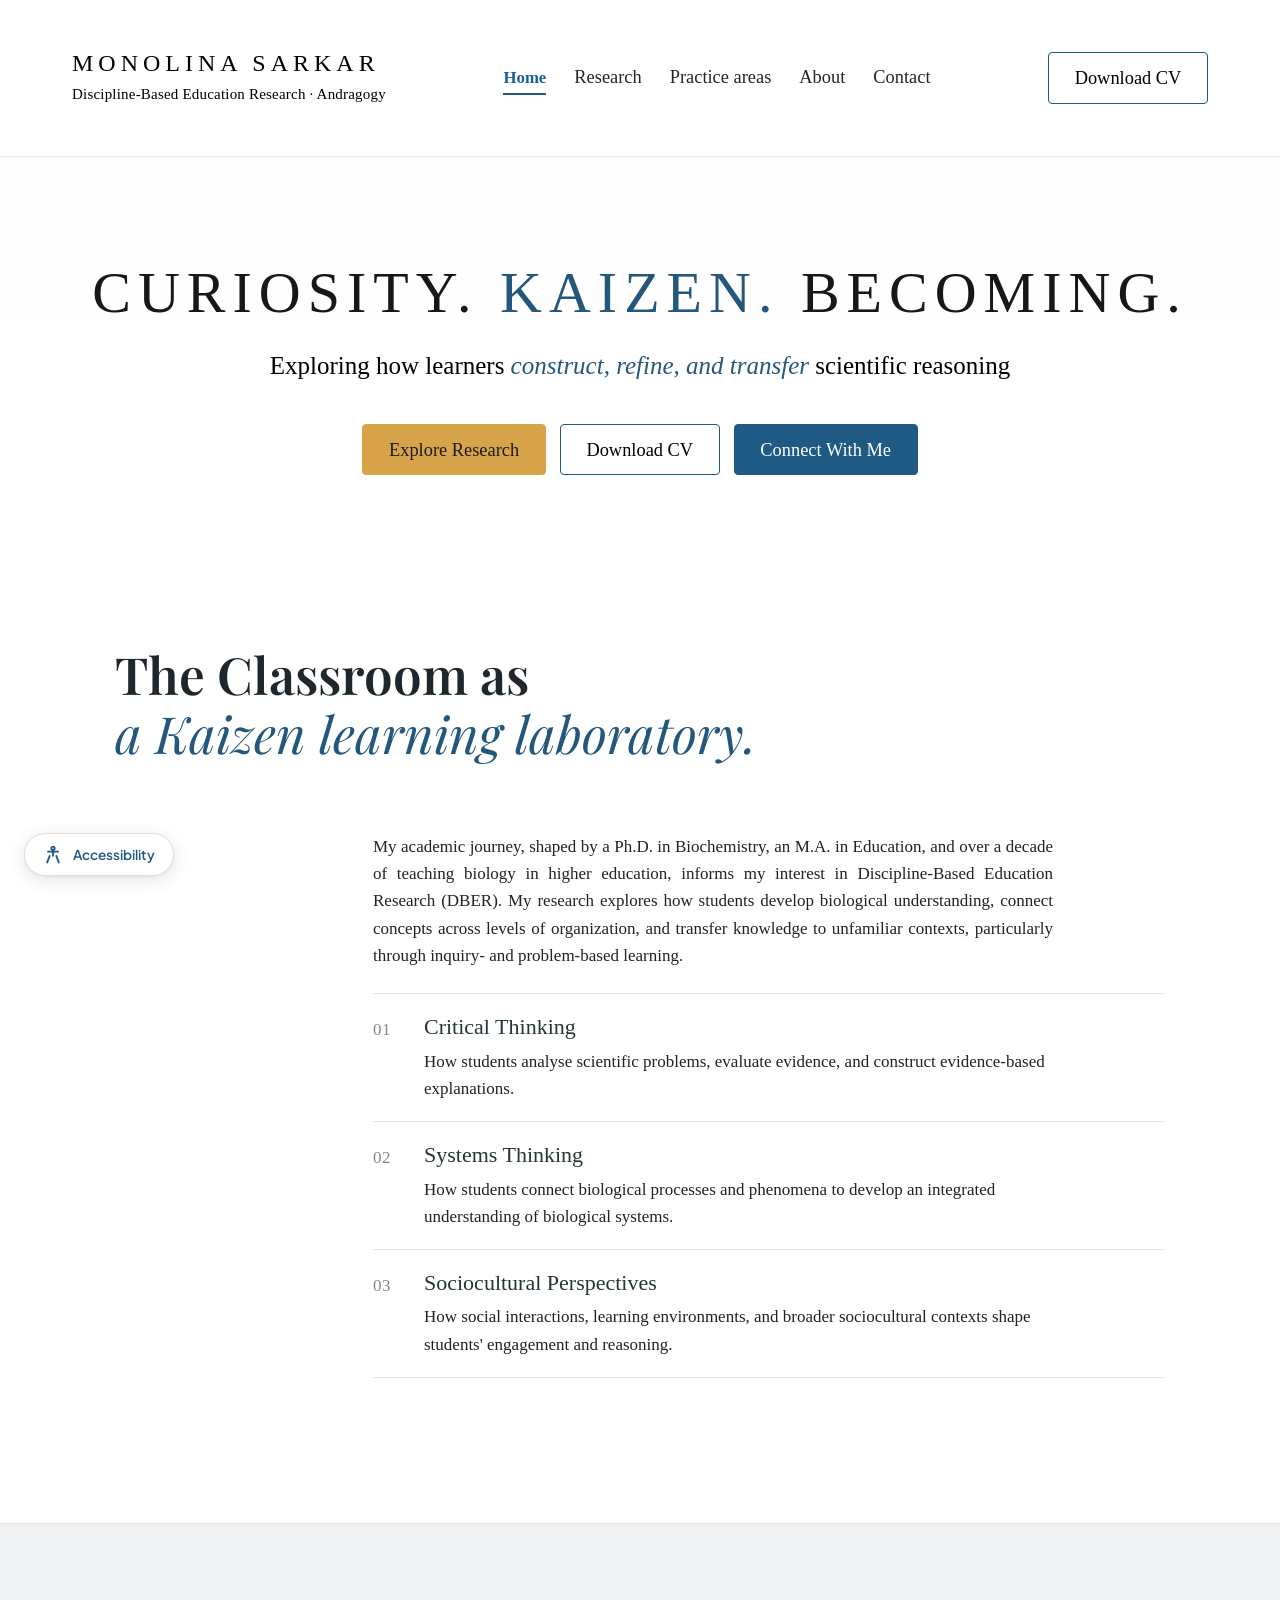
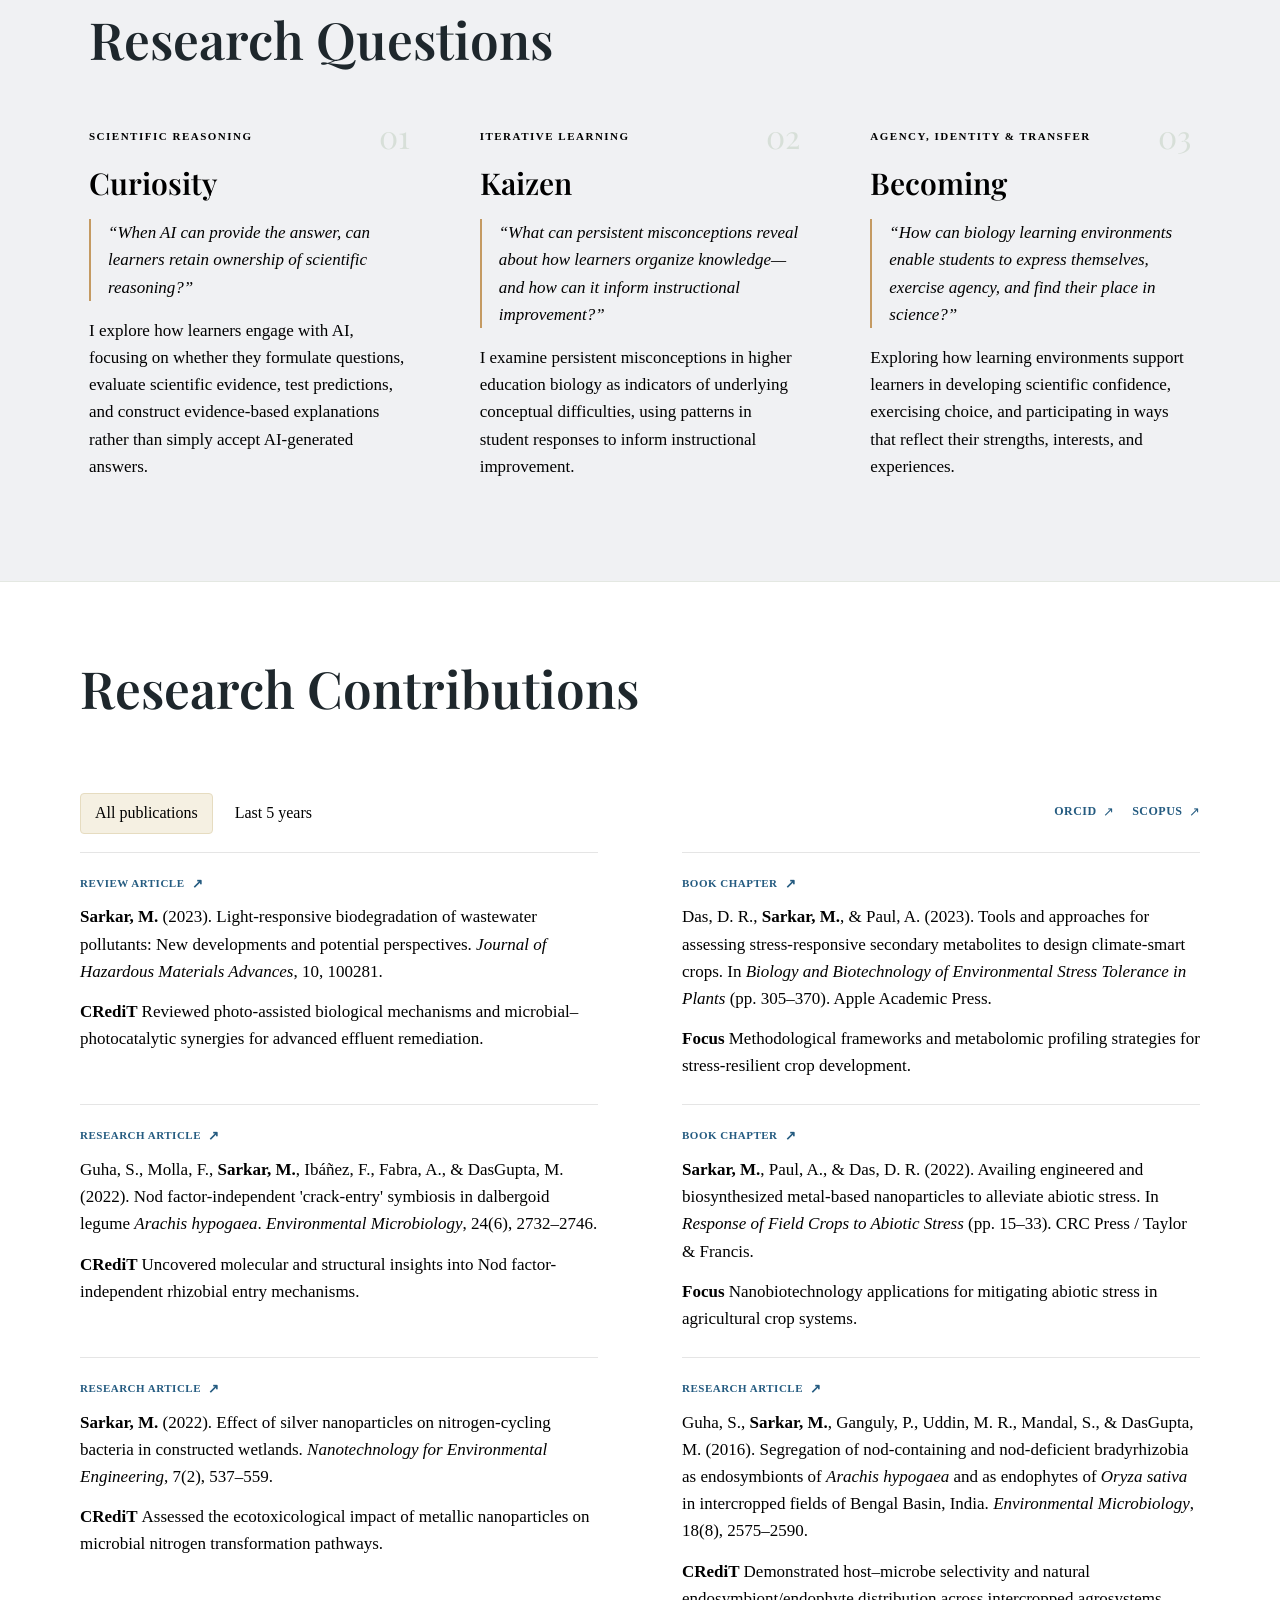
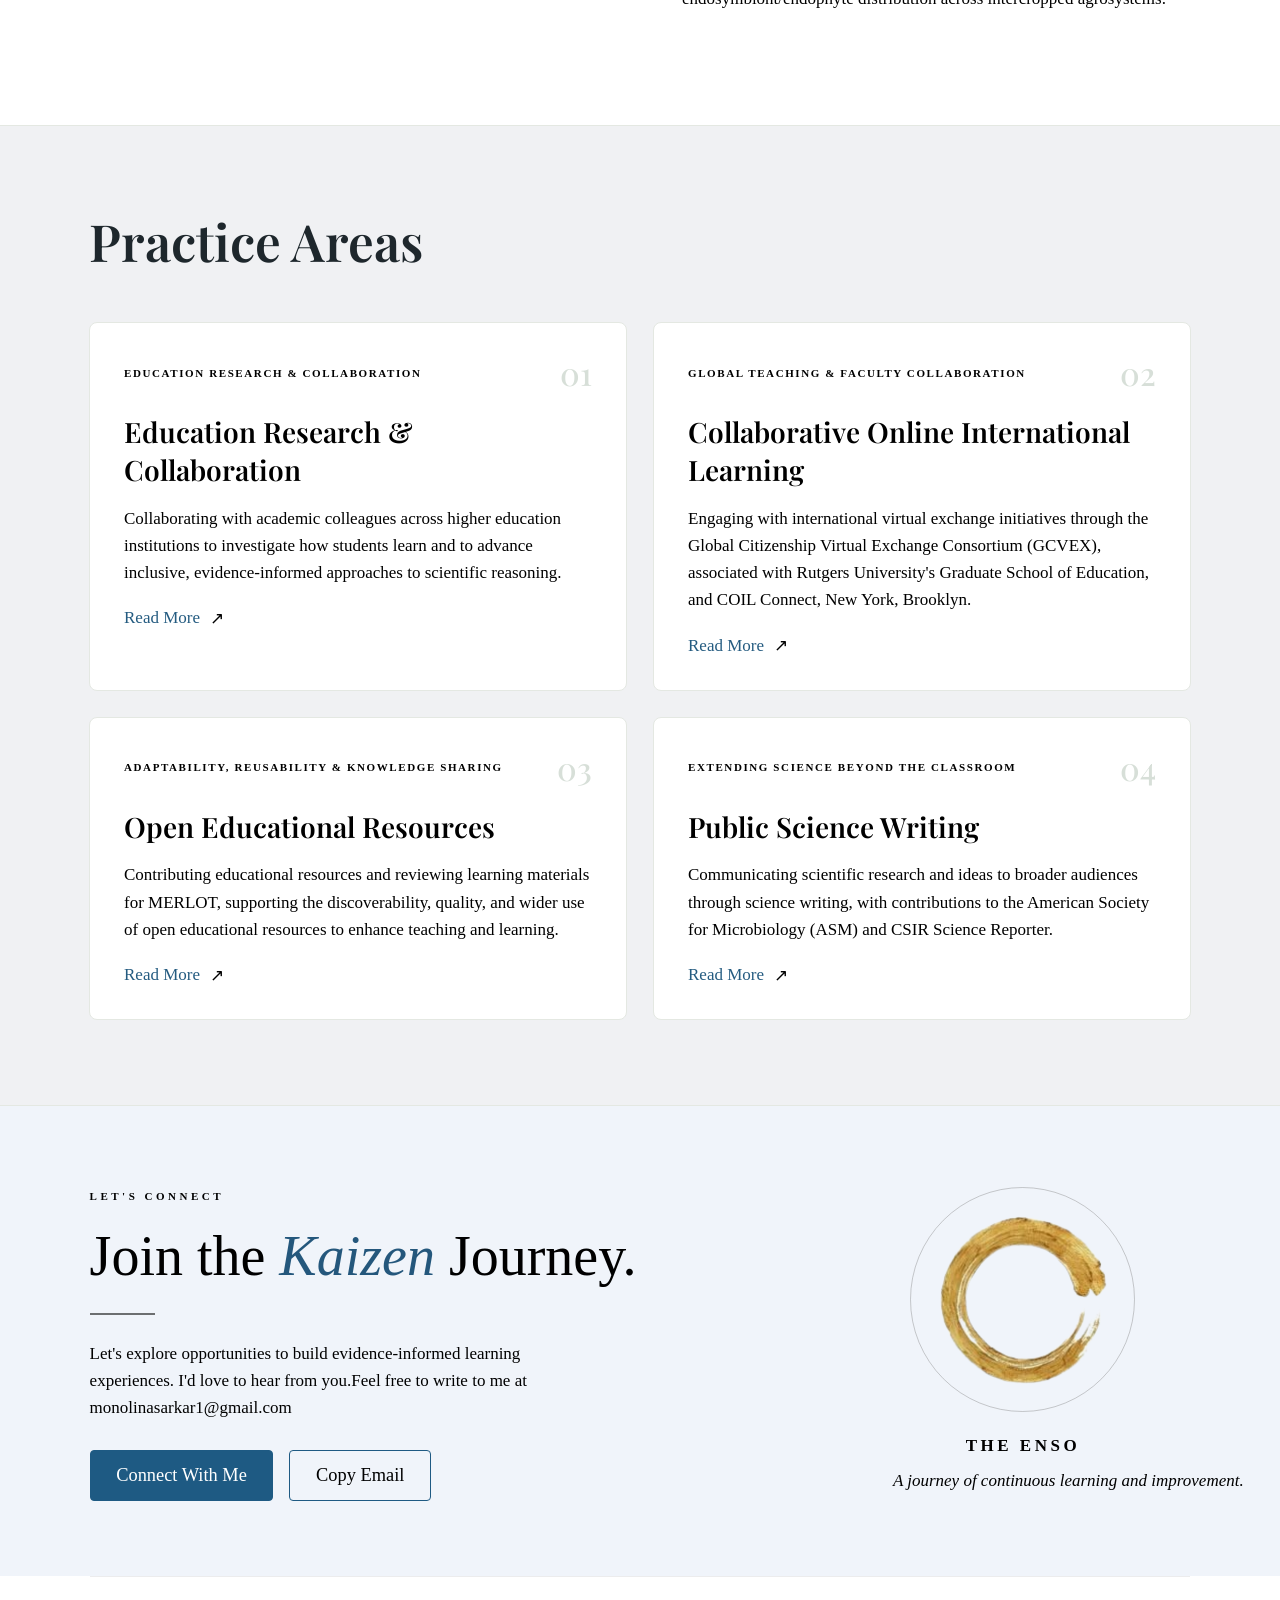
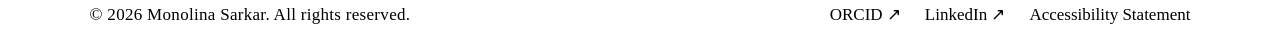
==== commit 9c12a481: "1 changes_1" ====
--- a/index.html
+++ b/index.html
@@ -30,9 +30,9 @@
     /* Section 01: Hero */
     #home {
       width: 100%;
-      min-height: 440px;
+    
       box-sizing: border-box;
-      padding: clamp(60px, 9vw, 100px) 24px clamp(30px, 5vw, 48px);
+      padding: clamp(60px, 9vw, 100px) 24px clamp(0px, 3vw, 25px);
       display: flex;
       align-items: center;
       flex-direction: column;
@@ -42,10 +42,10 @@
 
     #home .hero-eyebrow {
       margin: 0 0 24px;
-      color: #000000;
-      font-family: 'Cormorant Garamond', Georgia, serif;
+      color: #a29b91;
+      font-family: Garamond;
       font-size: 14px;
-      font-weight: 600;
+      font-weight: 500;
       letter-spacing: 6px;
       text-transform: uppercase;
     }
@@ -53,8 +53,8 @@
     #home .hero-title-main {
       margin: 0;
       color: #171717;
-      font-family: 'Cormorant Garamond', Georgia, serif;
-      font-size: clamp(34px, 5.2vw, 58px);
+      font-family: 'Garamond';
+      font-size: clamp(36px, 5vw, 58px);
       font-weight: 400;
       line-height: 1.25;
       letter-spacing: 7px;
@@ -70,11 +70,14 @@
       max-width: 1100px;
       width: 100%;
       color: #000000;
-      font-family: 'Playfair Display', Georgia, serif;
-      font-size: clamp(16px, 2vw, 24px);
-      font-weight: 500;
+      font-family: 'Garamond';
+      
+      font-weight: 400;
       line-height: 1.6;
-    }
+
+    }
+
+
 
     @media (min-width: 768px) {
       #home .hero-desc {
@@ -119,7 +122,7 @@
 
     #research-focus .focus-header .lead-text {
       margin: 0 0 4px;
-      font-family: 'Cormorant Garamond', Georgia, serif;
+      font-family: Garamond;
       font-size: clamp(32px, 3.8vw, 42px);
       font-weight: 400;
       color: #171717;
@@ -128,7 +131,7 @@
 
     #research-focus .focus-header .sublead-text {
       margin: 0;
-      font-family: 'Cormorant Garamond', Georgia, serif;
+      font-family: Garamond;
       font-style: italic;
       font-size: clamp(36px, 4.4vw, 46px);
       font-weight: 400;
@@ -144,7 +147,7 @@
     #research-focus .focus-intro p {
       max-width: 100%;
       margin: 0;
-      font-family: 'EB Garamond', Garamond, Georgia, serif;
+      font-family: Garamond;
       font-size: 18px;
       line-height: 1.65;
       color: #000000;
@@ -167,7 +170,7 @@
     }
 
     #research-focus .theme-num {
-      font-family: 'Cormorant Garamond', Garamond, Georgia, serif;
+      font-family: Garamond;
       font-size: 16px;
       font-weight: 700;
       letter-spacing: 0.5px;
@@ -176,7 +179,7 @@
 
     #research-focus .focus-theme h3 {
       margin: 0 0 8px;
-      font-family: 'Cormorant Garamond', Georgia, serif;
+      font-family: Garamond;
       font-size: 22px;
       font-weight: 600;
       line-height: 1.3;
@@ -186,7 +189,7 @@
     #research-focus .focus-theme p {
       max-width: 860px;
       margin: 0;
-      font-family: 'EB Garamond', Garamond, Georgia, serif;
+      font-family: Garamond, Georgia, serif;
       font-size: 17px;
       line-height: 1.65;
       color: #000000;
@@ -208,22 +211,23 @@
     .section-header h3,
     .section-title {
       font-family: 'Playfair Display', Georgia, serif;
-      font-size: clamp(38px, 5vw, 58px);
+     font-size: clamp(2.375rem, 4vw, 3.625rem);
       font-weight: 600;
       line-height: 1.2;
-      color: #000000;
+      color: #1E272C;
       margin-bottom: 22px;
       background: transparent !important;
       background-color: transparent !important;
       box-shadow: none !important;
       border: none;
+      margin-bottom: 50px;
     }
 
     /* Section: Research Questions (Thinking Section) */
     .thinking-section-wrap {
       width: 100%;
-      background-color: #f7f7f3;
-      border-top: 1px solid #e4e8e2;
+      background-color: #F0F1F3;
+     
       border-bottom: 1px solid #e4e8e2;
       box-sizing: border-box;
     }
@@ -233,12 +237,13 @@
       margin: 0 auto;
       padding: clamp(50px, 7vw, 85px) 24px;
       box-sizing: border-box;
+      background-color: #F0F1F3;
     }
 
     .thinking-grid {
       display: grid;
       grid-template-columns: repeat(3, minmax(0, 1fr));
-      gap: 40px;
+      gap: 70px;
       align-items: start;
     }
 
@@ -261,7 +266,7 @@
 
     .thinking-card .card-category {
       color: #000000;
-      font-family: 'Plus Jakarta Sans', sans-serif;
+      font-family: Garamond;
       font-size: 11px;
       font-weight: 700;
       letter-spacing: 1.5px;
@@ -290,7 +295,7 @@
       padding-left: 17px;
       margin-bottom: 16px;
       border-left: 2px solid #c49a62;
-      font-family: 'Cormorant Garamond', Garamond, Georgia, serif;
+      font-family: Garamond;
       font-size: 18px;
       font-weight: 500;
       font-style: italic;
@@ -299,17 +304,17 @@
     }
 
     .thinking-card .card-description {
-      font-family: 'Cormorant Garamond', Garamond, Georgia, serif;
+      font-family: 'Garamond';
       font-size: 16.5px;
       line-height: 1.7;
       color: #000000;
-      font-weight: 500;
+      font-weight: 400;
       margin-bottom: 16px;
     }
 
     .card-extra {
       display: none;
-      font-family: 'Cormorant Garamond', Garamond, Georgia, serif;
+      font-family: Garamond;
       font-size: 16px;
       line-height: 1.7;
       color: #000000;
@@ -336,7 +341,7 @@
       padding: 0;
       border: none;
       background: transparent;
-      font-family: 'Cormorant Garamond', 'EB Garamond', Garamond, Georgia, serif;
+      font-family: Garamond;
       font-size: 17px;
       font-weight: 600;
       color: #000000;
@@ -379,9 +384,9 @@
       position: relative;
       width: 100%;
       padding: clamp(50px, 7vw, 76px) 0 clamp(60px, 8vw, 88px);
-      background: #ffffff;
+   
       color: #000000;
-      font-family: 'EB Garamond', Garamond, Georgia, serif;
+      font-family: Garamond, Georgia, serif;
       box-sizing: border-box;
     }
 
@@ -421,9 +426,9 @@
       border-radius: 4px;
       background: #ffffff;
       padding: 8px 14px;
-      font-family: 'Cormorant Garamond', 'EB Garamond', Garamond, Georgia, serif;
+      font-family: 'Garamond';
       font-size: 16px;
-      font-weight: 600;
+      font-weight: 400;
       line-height: 1.4;
       color: #000000;
       cursor: pointer;
@@ -438,7 +443,7 @@
       color: #000000;
       background: var(--rw-accent-soft);
       border-color: #e6dcc0;
-      font-weight: 600;
+      font-weight: 400;
     }
 
     #research-work .rw-profiles {
@@ -454,8 +459,8 @@
       align-items: center;
       gap: 6px;
       padding-bottom: 4px;
-      border-bottom: 1px solid #cfcfcf;
-      font-family: 'Plus Jakarta Sans', sans-serif;
+     
+      font-family: Garamond;
       font-size: 12px;
       font-weight: 600;
       letter-spacing: 0.5px;
@@ -501,14 +506,14 @@
       display: inline-flex;
       align-items: center;
       gap: 7px;
-      font-family: 'Plus Jakarta Sans', sans-serif;
+      font-family: Garamond;
       font-size: 11px;
       font-weight: 700;
       letter-spacing: 0.5px;
       line-height: 1.5;
       text-transform: uppercase;
       text-decoration: none;
-      color: #000000;
+      color: #245b80;
       transition: color 0.2s ease;
     }
 
@@ -528,36 +533,36 @@
 
     #research-work .rw-citation {
       margin: 0 0 13px;
-      font-family: 'EB Garamond', Garamond, Georgia, serif;
-      font-size: 17.5px;
+      font-family: Garamond;
+      font-size: 16.5px;
+      font-weight: 400;
+      line-height: 1.7;
+      color: #000000;
+      overflow-wrap: anywhere;
+    }
+
+    #research-work .rw-citation strong {
+      font-weight: 600;
+      color: #000000;
+    }
+
+    #research-work .rw-citation em {
+      font-style: italic;
+      color: #000000;
+    }
+
+    #research-work .rw-contribution {
+      margin: 0;
+      font-family: Garamond;
+      font-size: 16.5px;
       font-weight: 400;
       line-height: 1.55;
       color: #000000;
-      overflow-wrap: anywhere;
-    }
-
-    #research-work .rw-citation strong {
-      font-weight: 600;
-      color: #000000;
-    }
-
-    #research-work .rw-citation em {
-      font-style: italic;
-      color: #000000;
-    }
-
-    #research-work .rw-contribution {
-      margin: 0;
-      font-family: 'EB Garamond', Garamond, Georgia, serif;
-      font-size: 16.5px;
-      font-weight: 500;
-      line-height: 1.55;
-      color: #000000;
     }
 
     #research-work .rw-contribution-label {
       display: inline;
-      font-family: 'EB Garamond', Garamond, Georgia, serif;
+      font-family: Garamond;
       font-weight: 600;
       color: #000000;
     }
@@ -576,7 +581,7 @@
 
     #research-work .rw-empty-title {
       margin: 0 0 8px;
-      font-family: 'Plus Jakarta Sans', sans-serif;
+      font-family: Garamond;
       font-size: 16px;
       font-weight: 500;
       color: #000000;
@@ -610,7 +615,7 @@
     /* Section: Practice Areas */
     .research-section-wrap {
       width: 100%;
-      background-color: #f7f7f3;
+      background-color: #F0F1F3;
       border-top: 1px solid #e4e8e2;
       border-bottom: 1px solid #e4e8e2;
       box-sizing: border-box;
@@ -673,7 +678,7 @@
 
     .research-card .card-category {
       color: #000000;
-      font-family: 'Plus Jakarta Sans', sans-serif;
+      font-family: Garamond;
       font-size: 11px;
       font-weight: 700;
       letter-spacing: 1.6px;
@@ -699,9 +704,9 @@
 
     .research-card .card-description {
       color: #000000;
-      font-family: 'Cormorant Garamond', Garamond, Georgia, serif;
+      font-family: Garamond;
       font-size: 17.5px;
-      font-weight: 500;
+      font-weight: 400;
       line-height: 1.65;
       margin-bottom: 16px;
     }
@@ -717,67 +722,68 @@
       width: 100%;
       padding: clamp(48px, 6vw, 70px) 5%;
       box-sizing: border-box;
-      background: #f7f3ed;
+      background: #E0E4E8;
     }
 
     .join-kaizen-grid {
       max-width: 1150px;
       margin: 0 auto;
       display: grid;
-      grid-template-columns: minmax(0, 1.4fr) minmax(280px, 1fr);
+      grid-template-columns: minmax(0, 1fr) minmax(280px, 1fr);
       align-items: center;
       gap: 10%;
       box-sizing: border-box;
     }
 
     .join-kaizen-eyebrow {
-      font-family: 'EB Garamond', Garamond, Georgia, serif;
+      font-family: Garamond;
       font-size: 16px;
-      font-weight: 600;
+      font-weight: 400;
       letter-spacing: 4px;
-      color: #59748b;
+      color: black;
       margin-bottom: 18px;
     }
 
     .join-kaizen-title {
-      font-family: 'EB Garamond', Garamond, Georgia, serif;
-      font-size: clamp(44px, 5vw, 68px);
-      font-weight: 500;
-      letter-spacing: 3px;
-      line-height: 1.05;
+      font-family: Garamond;
+      font-size: clamp(36px, 5vw, 58px);
+      font-weight: 400;
+      letter-spacing: 7px;
+      line-height: 1.25;
       color: #245b80;
       margin: 0 0 24px;
     }
+  
 
     .join-kaizen-divider {
       width: 65px;
       height: 3px;
-      background: #a42c1c;
+      background: #245b80;
       margin-bottom: 24px;
     }
 
     .join-kaizen-text {
-      font-family: 'EB Garamond', Garamond, Georgia, serif;
-      font-size: 18px;
-      font-weight: 500;
-      line-height: 1.75;
+      font-family: Garamond;
+      font-size: 17.5px;
+      font-weight: 400;
+      line-height: 1.65;
       color: #000000;
       margin: 0 0 30px;
     }
 
     .join-kaizen-text a {
-      font-family: 'EB Garamond', Garamond, Georgia, serif;
+      font-family: Garamond;
     }
 
     .enso-card {
       width: 100%;
       min-width: 0;
       padding: 35px 25px;
-      background: #ffffff;
+      
       box-sizing: border-box;
       text-align: center;
-      border: 1px solid #e3ddd3;
-      border-radius: 4px;
+     
+     
     }
 
     .enso-card img {
@@ -790,12 +796,12 @@
     }
 
     .enso-card p {
-      font-family: 'EB Garamond', Garamond, Georgia, serif;
+      font-family: Garamond;
       font-size: 17px;
       letter-spacing: 0.5px;
       line-height: 1.6;
       color: #000000;
-      font-weight: 500;
+      font-weight: 400;
       margin: 0;
     }
 
@@ -808,10 +814,10 @@
 
     .site-footer-v2 {
       width: 100%;
-      padding: 38px 5% 20px;
+      /*padding: 38px 5% 20px;*/
       box-sizing: border-box;
-      background: #f3eee8;
-      border-top: 1px solid #e3ddd3;
+      background:#F0F4FA;
+      
     }
 
     .footer-v2-container {
@@ -838,8 +844,8 @@
       color: #000000;
       font-weight: 500;
       text-decoration: none;
-      font-family: 'Cormorant Garamond', serif !important;
-      font-size: 18px;
+      font-family: 'Garamond', serif !important;
+      font-size: 1.15rem;
       padding: 6px 0;
       transition: color 0.2s ease;
     }
@@ -852,7 +858,7 @@
     .footer-divider {
       width: 100%;
       margin: 28px 0 0;
-      border-top: 1px solid #d8d0c7;
+      border-top: 1px solid #D0DFF8;
     }
 
     .footer-bottom-row {
@@ -862,7 +868,7 @@
       align-items: center;
       flex-wrap: wrap;
       gap: 16px 25px;
-      font-family: 'Cormorant Garamond', serif;
+      font-family: Garamond;
       font-size: 17px;
       font-weight: 500;
       color: #000000;
@@ -885,8 +891,763 @@
 
     .footer-bottom-links a:hover {
       color: #17619b;
-      text-decoration: underline;
-    }
+      
+    }
+    /* ACTIVE NAVIGATION STATE */
+
+.site-header .nav-link.active,
+.mobile-drawer .nav-link.active {
+    color: #17619b !important;
+    font-weight: 600;
+    transition: color 0.3s ease;
+}
+/* =========================================
+   RESEARCH FOCUS — RESPONSIVE DESIGN
+========================================= */
+
+/* Main section */
+#research-focus {
+    width: 100%;
+    box-sizing: border-box;
+    padding: 60px 24px;
+}
+
+#research-focus-inner {
+    width: 100%;
+    max-width: 1200px;
+    margin: 0 auto;
+    box-sizing: border-box;
+}
+
+/* Section heading */
+#research-focus .section-header {
+    max-width: 1050px;
+    margin: 0 auto 35px;
+    padding-left: 0;
+    text-align: left;
+    box-sizing: border-box;
+}
+#research-focus .section-header h1 {
+    line-height: 1.15;
+}
+
+/* Main two-column layout */
+#research-focus-inner > div {
+    max-width: 1050px;
+    margin: 0 auto;
+    display: grid;
+    grid-template-columns: 210px minmax(0, 1fr);
+    gap: 48px;
+    align-items: start;
+}
+
+/* Right content */
+#research-focus-inner > div > div {
+    min-width: 0;
+}
+
+/* Research theme headings */
+#research-focus article h3 {
+    overflow-wrap: break-word;
+}
+
+/* =========================================
+   TABLET
+========================================= */
+
+@media (max-width: 900px) {
+
+    #research-focus {
+        padding: 50px 30px;
+    }
+
+    #research-focus-inner > div {
+        grid-template-columns: 1fr;
+        gap: 10px;
+    }
+
+    #research-focus-inner > div > aside {
+        display: none;
+    }
+
+    #research-focus .section-header {
+        margin-bottom: 25px;
+    }
+}
+
+/* =========================================
+   MOBILE
+========================================= */
+
+@media (max-width: 600px) {
+
+    #research-focus {
+        padding: 40px 20px;
+    }
+
+    #research-focus .section-header {
+        text-align: left;
+        margin-bottom: 25px;
+    }
+
+    #research-focus .section-header h1 {
+        font-size: 30px !important;
+        line-height: 1.2;
+    }
+
+    #research-focus .section-header h1:nth-child(2) {
+        font-size: 34px !important;
+        line-height: 1.15;
+        margin-top: 8px !important;
+    }
+
+    #research-focus-inner > div {
+        display: block;
+        width: 100%;
+    }
+
+    /* Introduction */
+    #research-focus-inner > div > div > div:first-child p {
+        font-size: 16px !important;
+        line-height: 1.6 !important;
+        margin-top: 10px !important;
+    }
+
+    /* Research themes */
+    #research-focus article {
+        grid-template-columns: 30px minmax(0, 1fr) !important;
+        gap: 10px !important;
+        padding: 16px 0 !important;
+    }
+
+    #research-focus article span {
+        font-size: 15px !important;
+    }
+
+    #research-focus article h3 {
+        font-size: 19px !important;
+        line-height: 1.3;
+    }
+
+    #research-focus article p {
+        font-size: 15.5px !important;
+        line-height: 1.55 !important;
+    }
+}
+
+/* =========================================
+   SMALL MOBILE
+========================================= */
+
+@media (max-width: 380px) {
+
+    #research-focus {
+        padding: 32px 16px;
+    }
+
+    #research-focus .section-header h1 {
+        font-size: 27px !important;
+    }
+
+    #research-focus .section-header h1:nth-child(2) {
+        font-size: 30px !important;
+    }
+
+    #research-focus article {
+        grid-template-columns: 26px minmax(0, 1fr) !important;
+        gap: 8px !important;
+    }
+}
+
+
+/* =========================================
+   PROFESSIONAL ACADEMIC FOOTER
+   Original backgrounds and buttons preserved
+========================================= */
+
+
+/* =========================================
+   MAIN FOOTER
+========================================= */
+
+.academic-footer {
+    width: 100%;
+    overflow: hidden;
+    font-family: Garamond, Georgia, serif;
+}
+
+
+/* =========================================
+   TOP CONNECT SECTION
+========================================= */
+
+.footer-connect {
+    padding: 75px 7%;
+    background: #F0F4FA;
+}
+
+.footer-connect-inner {
+    max-width: 1180px;
+    margin: 0 auto;
+
+    display: grid;
+    grid-template-columns: 1.35fr 0.65fr;
+    align-items: center;
+    gap: 70px;
+}
+
+
+/* LEFT CONTENT */
+
+.footer-eyebrow {
+    display: inline-block;
+    margin-bottom: 18px;
+
+    font-family: Garamond;
+    font-size: 11px;
+    font-weight: 600;
+    letter-spacing: 3.5px;
+}
+
+.footer-connect-content h2 {
+    margin: 0;
+
+    font-family: Garamond, Georgia, serif;
+    font-size: clamp(38px, 5vw, 56px);
+    font-weight: 400;
+    line-height: 1.15;
+}
+
+.footer-connect-content h2 span {
+    font-style: italic;
+}
+
+.footer-gold-line {
+    width: 65px;
+    height: 2px;
+    margin: 25px 0;
+    background: currentColor;
+    opacity: 0.55;
+}
+
+.footer-connect-content > p {
+    max-width: 500px;
+    margin: 0 0 15px;
+
+    font-family: Garamond, Georgia, serif;
+    font-size: 17px;
+    line-height: 1.7;
+}
+
+.footer-email-line a {
+    text-decoration: none;
+    border-bottom: 1px solid transparent;
+    transition: border-color 0.3s ease;
+}
+
+.footer-email-line a:hover {
+    border-bottom-color: currentColor;
+}
+
+
+/* =========================================
+   ACTION BUTTONS
+   Original button styling preserved
+========================================= */
+
+.footer-actions {
+    display: flex;
+    align-items: center;
+    flex-wrap: wrap;
+    gap: 16px;
+    margin-top: 28px;
+}
+
+
+/* =========================================
+   ENSO IMAGE
+========================================= */
+
+.footer-enso {
+    display: flex;
+    flex-direction: column;
+    align-items: center;
+    text-align: center;
+}
+
+.footer-enso-image {
+    width: 225px;
+    height: 225px;
+    padding: 10px;
+
+    border: 1px solid rgba(128, 128, 128, 0.4);
+    border-radius: 50%;
+}
+
+.footer-enso-image img {
+    display: block;
+    width: 100%;
+    height: 100%;
+
+    object-fit: cover;
+    border-radius: 50%;
+}
+
+.footer-enso-caption {
+    max-width: 260px;
+    margin-top: 20px;
+}
+
+.footer-enso-caption span {
+    font-family: Garamond;
+    font-size: 17px;
+    font-weight: 600;
+    letter-spacing: 3.5px;
+}
+
+
+.footer-enso-caption p {
+    margin: 8px 0 0;
+    font-family: Garamond, Georgia, serif;
+    font-size: 17px;
+    font-style: italic;
+    line-height: 1.5;
+    white-space: nowrap;
+}
+@media (max-width: 600px) {
+    .footer-enso-caption p {
+        font-size: 14px;
+        white-space: normal;
+    }
+}
+/* =========================================
+   LOWER FOOTER
+========================================= */
+
+.footer-main {
+    padding: 0px 7% 25px;
+    background: transparent;
+}
+
+.footer-main-inner {
+    max-width: 1180px;
+    margin: 0 auto;
+}
+
+.footer-main-top {
+    display: flex;
+    align-items: center;
+    justify-content: space-between;
+    gap: 35px;
+}
+
+
+/* =========================================
+   BRAND
+========================================= */
+
+.footer-brand-name {
+    display: inline-block;
+
+    font-family: Garamond, Georgia, serif;
+    font-size: 25px;
+    font-weight: 500;
+    letter-spacing: 4px;
+
+    color: inherit;
+    text-decoration: none;
+}
+
+.footer-brand p {
+    margin: 8px 0 0;
+
+    font-family: Garamond, Georgia, serif;
+    font-size: 15px;
+    line-height: 1.6;
+}
+
+.footer-brand p span {
+    padding: 0 4px;
+}
+
+
+/* =========================================
+   FOOTER NAVIGATION
+========================================= */
+
+.footer-navigation {
+    display: flex;
+    align-items: center;
+    justify-content: flex-end;
+    flex-wrap: wrap;
+    gap: 22px;
+}
+
+.footer-navigation a {
+    font-family: Arial, sans-serif;
+    font-size: 11px;
+    letter-spacing: 0.5px;
+
+    color: inherit;
+    text-decoration: none;
+
+    transition: opacity 0.3s ease;
+}
+
+.footer-navigation a:hover {
+    opacity: 0.7;
+}
+
+
+/* CV LINK */
+
+.footer-navigation .footer-cv-link {
+    display: inline-flex;
+    align-items: center;
+    gap: 8px;
+
+    padding: 10px 15px;
+
+    border: 1px solid currentColor;
+    color: inherit;
+
+    transition: all 0.3s ease;
+}
+
+.footer-navigation .footer-cv-link:hover {
+    opacity: 0.7;
+}
+
+
+/* =========================================
+   DIVIDER
+========================================= */
+
+.footer-divider {
+    width: 100%;
+    height: 1px;
+    margin: 32px 0 22px;
+
+    background: currentColor;
+    opacity: 0.2;
+}
+
+
+/* =========================================
+   COPYRIGHT AND PROFESSIONAL LINKS
+========================================= */
+
+.footer-bottom {
+    display: flex;
+    align-items: center;
+    justify-content: space-between;
+    flex-wrap: wrap;
+    gap: 18px;
+}
+
+.footer-copyright {
+    margin: 0;
+
+    font-family: Garamond;
+    font-size: 15px;
+    letter-spacing: 0.3px;
+}
+
+.footer-social-links {
+    display: flex;
+    align-items: center;
+    flex-wrap: wrap;
+    gap: 24px;
+}
+
+.footer-social-links a {
+    font-family: Garamond;
+    font-size: 15px;
+    color: inherit;
+    text-decoration: none;
+
+    transition: opacity 0.3s ease;
+}
+
+.footer-social-links a:hover {
+    opacity: 0.65;
+}
+
+
+/* =========================================
+   TABLET RESPONSIVENESS
+========================================= */
+
+@media (max-width: 900px) {
+
+    .footer-connect {
+        padding: 65px 6%;
+    }
+
+    .footer-connect-inner {
+        grid-template-columns: 1.2fr 0.8fr;
+        gap: 35px;
+    }
+
+    .footer-enso-image {
+        width: 190px;
+        height: 190px;
+    }
+
+    .footer-main-top {
+        align-items: flex-start;
+        flex-direction: column;
+        gap: 28px;
+    }
+
+    .footer-navigation {
+        justify-content: flex-start;
+    }
+
+}
+
+
+/* =========================================
+   MOBILE RESPONSIVENESS
+========================================= */
+
+@media (max-width: 600px) {
+
+    .footer-connect {
+        padding: 55px 23px;
+    }
+
+    .footer-connect-inner {
+        grid-template-columns: 1fr;
+        gap: 40px;
+    }
+
+    .footer-connect-content h2 {
+        font-size: 39px;
+    }
+
+    .footer-connect-content > p {
+        font-size: 17px;
+    }
+
+    .footer-actions {
+        gap: 12px;
+    }
+
+    .footer-enso-image {
+        width: 175px;
+        height: 175px;
+    }
+
+    .footer-main {
+        padding: 38px 23px 24px;
+    }
+
+    .footer-brand-name {
+        font-size: 22px;
+        letter-spacing: 3px;
+    }
+
+    .footer-navigation {
+        display: grid;
+        grid-template-columns: repeat(2, minmax(0, 1fr));
+        justify-content: start;
+        gap: 19px 15px;
+        width: 100%;
+    }
+
+    .footer-navigation .footer-cv-link {
+        width: fit-content;
+    }
+
+    .footer-divider {
+        margin: 26px 0 20px;
+    }
+
+    .footer-bottom {
+        align-items: flex-start;
+        flex-direction: column;
+        gap: 18px;
+    }
+
+    .footer-social-links {
+        gap: 18px;
+    }
+
+}
+
+
+/* =========================================
+   SMALL MOBILE SCREENS
+========================================= */
+
+@media (max-width: 380px) {
+
+    .footer-connect-content h2 {
+        font-size: 34px;
+    }
+
+    .footer-actions {
+        align-items: flex-start;
+        flex-direction: column;
+    }
+
+    .footer-navigation {
+        gap: 17px 10px;
+    }
+
+    .footer-social-links {
+        gap: 13px;
+    }
+
+}
+/* =========================================
+   GLOBAL BODY TYPOGRAPHY
+   Preserves existing heading and layout styles
+========================================= */
+
+body {
+    font-family: Garamond, Georgia, serif;
+    font-size: 17px;
+    line-height: 1.6;
+}
+
+/* Standard body copy */
+body p,
+body blockquote {
+    font-family: Garamond, Georgia, serif !important;
+    font-size: 17px !important;
+    line-height: 1.6 !important;
+    font-weight: 400;
+}
+
+/* Ensure links and interactive text use the same typeface */
+body a,
+body button {
+    font-family: Garamond, Georgia, serif;
+}
+
+/* Keep your existing heading families and sizes */
+h1, h2, h3, h4, h5, h6 {
+    /* Existing individual heading styles remain in control */
+}
+
+/* Research introduction and themes */
+.research-intro p,
+.research-theme p,
+#research-focus .focus-intro p,
+#research-focus .focus-theme p {
+    font-size: 17px !important;
+    line-height: 1.6 !important;
+}
+
+/* Research questions */
+.thinking-card .card-question,
+.thinking-card .card-description,
+.card-extra {
+    font-size: 17px !important;
+    line-height: 1.6 !important;
+}
+
+/* Research contributions */
+#research-work .rw-citation,
+#research-work .rw-contribution,
+#research-work .rw-empty-text {
+    font-size: 17px !important;
+    line-height: 1.6 !important;
+}
+
+/* Practice area cards */
+.research-card .card-description {
+    font-size: 17px !important;
+    line-height: 1.6 !important;
+}
+
+
+/* Collaboration section */
+.join-kaizen-text,
+.footer-connect-content > p {
+    font-size: 17px !important;
+    line-height: 1.6 !important;
+}
+
+/* Footer body copy */
+.enso-card p,
+.footer-enso-caption p,
+.footer-brand p,
+.footer-copyright,
+.footer-social-links a,
+.footer-bottom-row,
+.footer-bottom-links a {
+    font-size: 17px;
+    line-height: 1.6;
+}
+
+/* Footer navigation currently uses Arial; align it with the site */
+.footer-navigation a {
+    font-family: Garamond, Georgia, serif;
+    font-size: 17px;
+}
+
+/* Prevent horizontal overflow from long links or citations */
+main,
+main section,
+.rw-container,
+.research-content,
+.research-main,
+.contact-container {
+    min-width: 0;
+}
+
+.rw-citation,
+.rw-contribution,
+.research-intro p,
+.research-theme p,
+.footer-connect-content p {
+    overflow-wrap: break-word;
+}
+
+/* Mobile: retain the same 17px body typography */
+@media (max-width: 600px) {
+    body p,
+    body blockquote,
+    .research-intro p,
+    .research-theme p,
+    .thinking-card .card-question,
+    .thinking-card .card-description,
+    .card-extra,
+    #research-work .rw-citation,
+    #research-work .rw-contribution,
+    .research-card .card-description,
+    #home 
+    .join-kaizen-text,
+    .footer-connect-content > p {
+        font-size: 17px !important;
+        line-height: 1.6 !important;
+    }
+}
+
+
+/* =========================================
+   HERO DESCRIPTION — FONT SIZE OVERRIDE
+========================================= */
+
+#home p.hero-desc {
+    font-family: Garamond !important;
+    font-size: 25px !important;
+    line-height: 1.3 !important;
+    font-weight: 400 !important;
+    max-width: 1100px;
+    width: 100%;
+    margin: 20px auto 0;
+    white-space: normal;
+}
+
+#home p.hero-desc em {
+    color: #24577c;
+    font-style: italic;
+    font-weight: 400;
+}
   </style>
 </head>
 
@@ -902,14 +1663,14 @@
 
   <!-- NAVIGATION BAR -->
   <header class="site-header" id="site-header" role="banner" style="background:#ffffff; border-bottom:1px solid #e9e7e3; padding: 18px 0;">
-    <div class="container navbar" style="height: auto; min-height: 60px;">
+    <div class="container navbar" style="height: auto; min-height: 60px;margin-top: 30px; margin-bottom: 30px;">
       
       <!-- BRAND -->
       <a href="#home" class="brand" aria-label="Monolina Sarkar Home" style="text-decoration:none;">
-        <span class="brand-name" style="font-family:'Cormorant Garamond',serif; font-size:24px; font-weight:500; letter-spacing:5px; line-height:1.15; white-space:nowrap; color:#000000;">
+        <span class="brand-name" style="font-family:'Garamond'; font-size:24px; font-weight:500; letter-spacing:5px; line-height:1.15; white-space:nowrap; color:#000000; ">
           MONOLINA SARKAR
         </span>
-        <span class="brand-subtitle" style="margin-top:4px; font-family:'Cormorant Garamond',serif; font-size:15px; font-weight:500; letter-spacing:0.2px; color:#000000;">
+        <span class="brand-subtitle" style="margin-top:4px; font-family:'Garamond'; font-size:15px; font-weight:500; letter-spacing:0.2px; color:#000000;">
           Discipline-Based Education Research &middot; Andragogy
         </span>
       </a>
@@ -917,18 +1678,21 @@
       <!-- DESKTOP NAVIGATION LINKS -->
       <nav aria-label="Primary Navigation" role="navigation">
         <ul class="nav-links" style="gap: 28px;">
-          <li><a href="#home" class="nav-link active" style="font-family:'Cormorant Garamond',serif; font-size:18px;">Home</a></li>
-          <li><a href="about.html" class="nav-link" style="font-family:'Cormorant Garamond',serif; font-size:18px;">About</a></li>
-          <li><a href="#research-focus" class="nav-link" style="font-family:'Cormorant Garamond',serif; font-size:18px;">Research</a></li>
-          <li><a href="#practice-areas" class="nav-link" style="font-family:'Cormorant Garamond',serif; font-size:18px;">Practice areas</a></li>
-          <li><a href="contact.html" class="nav-link" style="font-family:'Cormorant Garamond',serif; font-size:18px;">Contact</a></li>
+          <li><a href="#home" class="nav-link active" style="font-family:'Garamond';  font-size: 1.05rem;">Home</a></li>
+         
+          <li><a href="#research-focus" class="nav-link" style="font-family:'Garamond'; font-size:1.15rem;">Research</a></li>
+          <li><a href="#practice-areas" class="nav-link" style="font-family:'Garamond'; font-size:1.15rem;">Practice areas</a></li>
+           <li><a href="about.html" class="nav-link" style="font-family:'Garamond'; font-size:1.15rem;">About</a></li>
+           <li><a href="contact.html" class="nav-link" style="font-family:'Garamond'; font-size:1.15rem;">Contact</a></li>
         </ul>
       </nav>
 
       <!-- NAV ACTIONS -->
       <div class="nav-actions">
-        <a href="Monolina_Sarkar_cv.pdf" target="_blank" rel="noopener noreferrer" class="btn-nav-cv" data-drive-doc="academicCv" aria-label="View Academic Curriculum Vitae">
-          ACADEMIC CV
+         <!-- SECONDARY BUTTON -->
+        <a href="Monolina_Sarkar_cv.pdf" target="_blank" rel="noopener noreferrer" class="btn btn-secondary" data-drive-doc="academicCv">
+          <span style="font-family: Garamond; font-weight: 400;">Download CV</span>
+          
         </a>
         <button class="mobile-toggle" aria-label="Toggle navigation menu" aria-expanded="false">
           <span></span>
@@ -944,12 +1708,16 @@
   <div class="mobile-drawer" id="mobile-drawer" aria-label="Mobile Navigation">
     <a href="#home" class="nav-link active">Home</a>
     <a href="about.html" class="nav-link">About</a>
-    <a href="#research-focus" class="nav-link">Research</a>
+  <a href="#research-focus" class="nav-link">Research</a>
     <a href="#practice-areas" class="nav-link">Practice areas</a>
     <a href="contact.html" class="nav-link">Contact</a>
     <a href="accessibility-statement.html" class="nav-link">Accessibility Statement</a>
     <div style="margin-top: 1.5rem;">
-      <a href="Monolina_Sarkar_cv.pdf" target="_blank" rel="noopener noreferrer" class="btn btn-primary" data-drive-doc="academicCv" style="width: 100%; text-align: center;">View Academic CV</a>
+        <!-- SECONDARY BUTTON -->
+        <a href="Monolina_Sarkar_cv.pdf" target="_blank" rel="noopener noreferrer" class="btn btn-secondary" data-drive-doc="academicCv">
+          <span style="font-family: Garamond; font-weight: 400;">Download CV</span>
+          
+        </a>
     </div>
   </div>
 
@@ -960,9 +1728,9 @@
     <section id="home">
 
       <!-- EYEBROW -->
-      <p class="hero-eyebrow">
+ <!--      <p class="hero-eyebrow">
         PEDAGOGICAL PHILOSOPHY
-      </p>
+      </p> -->
 
       <!-- MAIN HEADING -->
       <h1 class="hero-title-main">
@@ -972,86 +1740,381 @@
       </h1>
 
       <!-- DESCRIPTION -->
-      <p class="hero-desc">Exploring how learners <em>construct, refine, and transfer</em> scientific reasoning</p>
-
+<p class="hero-desc">
+    Exploring how learners <em>construct, refine, and transfer</em> scientific reasoning
+</p>
       <!-- CALL-TO-ACTION BUTTONS -->
       <div class="hero-cta-group">
         <!-- PRIMARY BUTTON -->
-        <a href="#research-focus" class="btn btn-primary">
-          <span>Explore Research Framework</span>
-          <span style="font-size:17px;" aria-hidden="true">&rarr;</span>
+        
+
+          <a href="#research-focus" class="btn btn-gold">
+    <span style="font-family: Garamond; font-weight: 400;">
+        Explore Research
+    </span>
+</a>
         </a>
 
         <!-- SECONDARY BUTTON -->
         <a href="Monolina_Sarkar_cv.pdf" target="_blank" rel="noopener noreferrer" class="btn btn-secondary" data-drive-doc="academicCv">
-          <span>Download Academic CV</span>
-          <span style="font-size:16px;" aria-hidden="true">&rarr;</span>
+          <span style="font-family: Garamond; font-weight: 400;">Download CV</span>
+          
         </a>
 
         <!-- GOLD BUTTON -->
-        <a href="contact.html" class="btn btn-gold">
-          Collaborate With Me
-        </a>
+       
+        <a href="contact.html" class="btn btn-primary">
+          <span style="font-family: Garamond; font-weight: 400;">Connect With Me</span>
+
+        </a> 
       </div>
 
     </section>
 
     <!-- SECTION: RESEARCH FOCUS (KAIZEN LEARNING LABORATORY) -->
-    <section id="research-focus">
-      <div id="research-focus-inner">
-
-        <!-- SECTION HEADER -->
-        <header class="section-header focus-header">
-          <h2 class="lead-text">The classroom as a</h2>
-          <h2 class="sublead-text">Kaizen learning laboratory.</h2>
+<!-- SECTION: RESEARCH QUESTIONS -->
+  <section class="thinking-section-wrap"
+         style="background-color: white;"
+         id="research-focus">
+      <div class="thinking-section"style="background-color: white;">
+
+        <!-- SECTION INTRODUCTION -->
+        <header class="section-header">
+          <h1 class="section-title" style="margin-bottom:0px;">
+    The Classroom as
+</h1>
+        <h1 class="section-title" style="font-style: italic; font-weight: 400; color: #24577c ;">
+    a Kaizen learning laboratory.
+</h1>
         </header>
 
+
+ 
+<style>
+
+/* =========================================
+   RESEARCH CONTENT
+========================================= */
+
+.research-content {
+    width: 100%;
+    max-width: 1050px;
+    margin: 0 auto;
+
+    display: grid;
+    grid-template-columns: 210px minmax(0, 1fr);
+    gap: 48px;
+
+    align-items: start;
+    box-sizing: border-box;
+}
+
+/* LEFT EDITORIAL GUTTER */
+
+.research-sidebar {
+    min-width: 0;
+    box-sizing: border-box;
+}
+
+/* RIGHT CONTENT */
+
+.research-main {
+    min-width: 0;
+    width: 100%;
+}
+
+/* INTRODUCTION */
+
+.research-intro {
+    padding: 20px 0 24px;
+    border-bottom: 1px solid #E2E5DE;
+}
+
+.research-intro p {
+    max-width: 680px;
+    margin: 0;
+
+    font-family: Garamond, Georgia, serif;
+    font-size: 18px;
+    line-height: 1.65;
+
+    color: #222;
+    text-align: justify;
+}
+
+/* RESEARCH THEMES */
+
+.research-themes {
+    display: grid;
+    grid-template-columns: minmax(0, 1fr);
+}
+
+.research-theme {
+    display: grid;
+    grid-template-columns: 38px minmax(0, 1fr);
+    gap: 13px;
+
+    padding: 19px 0;
+    border-bottom: 1px solid #E2E5DE;
+
+    box-sizing: border-box;
+}
+
+.research-number {
+    padding-top: 3px;
+
+    font-family: Garamond, Georgia, serif;
+    font-size: 17px;
+    letter-spacing: 0.5px;
+
+    color: #7E8B7A;
+}
+
+.research-theme h3 {
+    margin: 0 0 6px;
+
+    font-family: Garamond, Georgia, serif;
+    font-size: 22px;
+    font-weight: 400;
+    line-height: 1.3;
+
+    color: #26382D;
+}
+
+.research-theme p {
+    max-width: 650px;
+    margin: 0;
+
+    font-family: Garamond, Georgia, serif;
+    font-size: 17px;
+    line-height: 1.6;
+
+    color: #222;
+}
+
+
+/* =========================================
+   TABLET
+========================================= */
+
+@media (max-width: 900px) {
+
+    .research-content {
+        grid-template-columns: minmax(0, 1fr);
+        gap: 0;
+        width: 100%;
+    }
+
+    .research-sidebar {
+        display: none;
+    }
+
+    .research-main {
+        width: 100%;
+    }
+
+    .research-intro p {
+        max-width: 100%;
+    }
+
+    .research-theme p {
+        max-width: 100%;
+    }
+
+}
+
+
+/* =========================================
+   MOBILE
+========================================= */
+
+@media (max-width: 600px) {
+
+    .research-content {
+        width: 100%;
+        padding: 0;
+    }
+
+    .research-intro {
+        padding: 12px 0 20px;
+    }
+
+    .research-intro p {
+        font-size: 17px;
+        line-height: 1.65;
+        text-align: left;
+    }
+
+    .research-theme {
+        grid-template-columns: 28px minmax(0, 1fr);
+        gap: 10px;
+
+        padding: 16px 0;
+    }
+
+    .research-number {
+        font-size: 15px;
+    }
+
+    .research-theme h3 {
+        font-size: 20px;
+        line-height: 1.3;
+        margin-bottom: 5px;
+    }
+
+    .research-theme p {
+        font-size: 16px;
+        line-height: 1.55;
+    }
+
+}
+@media (max-width: 900px) {
+    #home .hero-desc {
+        white-space: normal;
+    }
+}
+#research-focus .research-intro p,
+#research-focus .research-theme p {
+    font-family: Garamond, Georgia, serif !important;
+    font-size: 17px !important;
+    line-height: 1.6 !important;
+}
+
+/* =========================================
+   SMALL MOBILE
+========================================= */
+
+@media (max-width: 380px) {
+
+    .research-intro p {
+        font-size: 17px;
+    }
+
+    .research-theme {
+        grid-template-columns: 25px minmax(0, 1fr);
+        gap: 8px;
+    }
+
+    .research-theme h3 {
+        font-size: 19px;
+    }
+
+    .research-theme p {
+        font-size: 15px;
+        line-height: 1.55;
+    }
+
+}
+
+</style>
+
+
+<div class="research-content">
+
+    <!-- LEFT EDITORIAL GUTTER -->
+
+    <aside class="research-sidebar">
+    </aside>
+
+
+    <!-- RIGHT EDITORIAL CONTENT -->
+
+    <div class="research-main">
+
         <!-- INTRODUCTION -->
-        <div class="focus-intro">
-          <p>
-            My academic journey, shaped by a Ph.D. in Biochemistry, an M.A. in Education, and over a decade of teaching biology in higher education, informs my interest in Discipline-Based Education Research (DBER). My research explores how students develop biological understanding, connect concepts across levels of organization, and transfer knowledge to unfamiliar contexts, particularly through inquiry- and problem-based learning.
-          </p>
+
+        <div class="research-intro">
+
+            <p>
+                My academic journey, shaped by a Ph.D. in Biochemistry,
+                an M.A. in Education, and over a decade of teaching
+                biology in higher education, informs my interest in
+                Discipline-Based Education Research (DBER). My research
+                explores how students develop biological understanding,
+                connect concepts across levels of organization, and
+                transfer knowledge to unfamiliar contexts, particularly
+                through inquiry- and problem-based learning.
+            </p>
+
         </div>
 
+
         <!-- RESEARCH THEMES -->
-        <div class="focus-themes">
-
-          <!-- THEME 01 -->
-          <article class="focus-theme">
-            <span class="theme-num">01</span>
-            <div>
-              <h3>Critical Thinking</h3>
-              <p>
-                How students analyse scientific problems, evaluate evidence, and construct evidence-based explanations.
-              </p>
-            </div>
-          </article>
-
-          <!-- THEME 02 -->
-          <article class="focus-theme">
-            <span class="theme-num">02</span>
-            <div>
-              <h3>Systems Thinking</h3>
-              <p>
-                How students connect biological processes and phenomena to develop an integrated understanding of biological systems.
-              </p>
-            </div>
-          </article>
-
-          <!-- THEME 03 -->
-          <article class="focus-theme">
-            <span class="theme-num">03</span>
-            <div>
-              <h3>Sociocultural Perspectives</h3>
-              <p>
-                How social interactions, learning environments, and broader sociocultural contexts shape students' engagement, and reasoning.
-              </p>
-            </div>
-          </article>
+
+        <div class="research-themes">
+
+
+            <!-- THEME 01 -->
+
+            <article class="research-theme">
+
+                <span class="research-number">01</span>
+
+                <div>
+
+                    <h3>Critical Thinking</h3>
+
+                    <p>
+                        How students analyse scientific problems,
+                        evaluate evidence, and construct evidence-based
+                        explanations.
+                    </p>
+
+                </div>
+
+            </article>
+
+
+            <!-- THEME 02 -->
+
+            <article class="research-theme">
+
+                <span class="research-number">02</span>
+
+                <div>
+
+                    <h3>Systems Thinking</h3>
+
+                    <p>
+                        How students connect biological processes and
+                        phenomena to develop an integrated understanding
+                        of biological systems.
+                    </p>
+
+                </div>
+
+            </article>
+
+
+            <!-- THEME 03 -->
+
+            <article class="research-theme">
+
+                <span class="research-number">03</span>
+
+                <div>
+
+                    <h3>Sociocultural Perspectives</h3>
+
+                    <p>
+                        How social interactions, learning environments,
+                        and broader sociocultural contexts shape
+                        students' engagement and reasoning.
+                    </p>
+
+                </div>
+
+            </article>
+
 
         </div>
 
-      </div>
+    </div>
+
+</div>
+
+
+
     </section>
 
     <!-- SECTION: RESEARCH QUESTIONS -->
@@ -1060,7 +2123,9 @@
 
         <!-- SECTION INTRODUCTION -->
         <header class="section-header">
-          <h1 class="section-title">Research Questions</h1>
+          <h1 class="section-title">
+    Research Questions
+</h1>
         </header>
 
         <!-- THREE COLUMNS -->
@@ -1123,15 +2188,7 @@
             This research vector examines pedagogical mechanisms that bridge academic biological competencies with students' personal epistemologies, fostering belonging and authentic identity formation in STEM.
           </div>
 
-          <button
-            class="read-more"
-            type="button"
-            aria-expanded="false"
-            aria-controls="becoming-extra"
-            onclick="toggleCard(this, 'becoming-extra')">
-            <span class="button-text">Read More</span>
-            <span class="arrow" aria-hidden="true">&rarr;</span>
-          </button>
+        
         </article>
 
       </div>
@@ -1145,11 +2202,13 @@
       <div class="rw-container">
 
         <!-- SECTION HEADER -->
-        <header class="rw-header">
-          <header class="section-header" style="margin-bottom: 0;">
-            <h1 class="section-title" id="rw-heading">Research Contributions</h1>
-          </header>
-        </header>
+      <div class="rw-header">
+    <div class="section-header" style="margin-bottom: 0;">
+        <h1 class="section-title" id="rw-heading">
+            Research Contributions
+        </h1>
+    </div>
+</div>
 
         <!-- FILTERS AND PROFILES -->
         <div class="rw-controls">
@@ -1159,7 +2218,7 @@
               type="button"
               class="rw-filter is-active"
               data-filter="all"
-              aria-pressed="true">
+              aria-pressed="true" >
               All publications
             </button>
 
@@ -1177,16 +2236,16 @@
               href="https://orcid.org/0000-0002-8172-1111"
               target="_blank"
               rel="noopener noreferrer"
-              class="rw-profile-link">
-              ORCID <span aria-hidden="true">&rarr;</span>
+              class="rw-profile-link" style="color: #245b80;">
+              ORCID  <span class="rw-type-arrow" aria-hidden="true" style="font-weight: 400;line-height: 1; transition: transform 0.2s ease; color: #245b80;">↗</span>
             </a>
 
             <a
               href="https://www.scopus.com"
               target="_blank"
               rel="noopener noreferrer"
-              class="rw-profile-link">
-              SCOPUS <span aria-hidden="true">&rarr;</span>
+              class="rw-profile-link"style="color: #245b80;">
+              SCOPUS  <span class="rw-type-arrow" aria-hidden="true" style="font-weight: 400;line-height: 1; transition: transform 0.2s ease; color: #245b80;">↗</span>
             </a>
           </div>
 
@@ -1202,13 +2261,13 @@
             data-search="2023 Sarkar light-responsive biodegradation wastewater pollutants new developments potential perspectives Journal of Hazardous Materials Advances review article photo-assisted biological mechanisms microbial photocatalytic synergies effluent remediation">
             <div class="rw-publication-meta">
               <a
-                class="rw-publication-type"
+                class="rw-publication-type" 
                 href="https://doi.org/10.1016/j.hazadv.2023.100281"
                 target="_blank"
                 rel="noopener noreferrer"
                 aria-label="Open review article">
                 <span>Review Article</span>
-                <span class="rw-type-arrow" aria-hidden="true">&rarr;</span>
+                  <span class="rw-type-arrow" aria-hidden="true">↗</span>
               </a>
             </div>
             <p class="rw-citation">
@@ -1238,9 +2297,10 @@
                 rel="noopener noreferrer"
                 aria-label="Visit the publisher for the book chapter">
                 <span>Book Chapter</span>
-                <span class="rw-type-arrow" aria-hidden="true">&rarr;</span>
+                 <span class="rw-type-arrow" aria-hidden="true">↗</span>
               </a>
             </div>
+
             <p class="rw-citation">
               Das, D. R., <strong>Sarkar, M.</strong>, &amp; Paul, A.
               (2023). Tools and approaches for assessing stress-responsive
@@ -1269,7 +2329,7 @@
                 rel="noopener noreferrer"
                 aria-label="Open research article">
                 <span>Research Article</span>
-                <span class="rw-type-arrow" aria-hidden="true">&rarr;</span>
+                   <span class="rw-type-arrow" aria-hidden="true">↗</span>
               </a>
             </div>
             <p class="rw-citation">
@@ -1299,7 +2359,7 @@
                 rel="noopener noreferrer"
                 aria-label="Open book chapter">
                 <span>Book Chapter</span>
-                <span class="rw-type-arrow" aria-hidden="true">&rarr;</span>
+                   <span class="rw-type-arrow" aria-hidden="true">↗</span>
               </a>
             </div>
             <p class="rw-citation">
@@ -1329,7 +2389,7 @@
                 rel="noopener noreferrer"
                 aria-label="Open research article">
                 <span>Research Article</span>
-                <span class="rw-type-arrow" aria-hidden="true">&rarr;</span>
+                   <span class="rw-type-arrow" aria-hidden="true">↗</span>
               </a>
             </div>
             <p class="rw-citation">
@@ -1358,7 +2418,7 @@
                 rel="noopener noreferrer"
                 aria-label="Open research article">
                 <span>Research Article</span>
-                <span class="rw-type-arrow" aria-hidden="true">&rarr;</span>
+                   <span class="rw-type-arrow" aria-hidden="true">↗</span>
               </a>
             </div>
             <p class="rw-citation">
@@ -1430,7 +2490,7 @@
             aria-controls="extra-1"
             onclick="toggleCard(this, 'extra-1')">
             <span class="button-text">Read More</span>
-            <span class="arrow" aria-hidden="true">&rarr;</span>
+            <span class="rw-type-arrow" aria-hidden="true" style="font-weight: 400;line-height: 1; transition: transform 0.2s ease;">↗</span>
           </button>
         </article>
 
@@ -1462,7 +2522,7 @@
             aria-controls="extra-2"
             onclick="toggleCard(this, 'extra-2')">
             <span class="button-text">Read More</span>
-            <span class="arrow" aria-hidden="true">&rarr;</span>
+              <span class="rw-type-arrow" aria-hidden="true" style="font-weight: 400;line-height: 1; transition: transform 0.2s ease;">↗</span>
           </button>
         </article>
 
@@ -1494,7 +2554,7 @@
             aria-controls="extra-3"
             onclick="toggleCard(this, 'extra-3')">
             <span class="button-text">Read More</span>
-            <span class="arrow" aria-hidden="true">&rarr;</span>
+              <span class="rw-type-arrow" aria-hidden="true" style="font-weight: 400;line-height: 1; transition: transform 0.2s ease;">↗</span>
           </button>
         </article>
 
@@ -1526,7 +2586,7 @@
             aria-controls="extra-4"
             onclick="toggleCard(this, 'extra-4')">
             <span class="button-text">Read More</span>
-            <span class="arrow" aria-hidden="true">&rarr;</span>
+              <span class="rw-type-arrow" aria-hidden="true" style="font-weight: 400;line-height: 1; transition: transform 0.2s ease;">↗</span>
           </button>
         </article>
 
@@ -1537,211 +2597,164 @@
 
   </main>
 
-  <!-- FOOTER -->
-  <footer id="site-footer" role="contentinfo">
-
-    <!-- UPPER SECTION: JOIN KAIZEN -->
-    <section class="join-kaizen-wrap" id="join-kaizen">
-      <div class="join-kaizen-grid">
-
-        <!-- LEFT COLUMN -->
-        <div style="min-width:0;">
-          <div class="join-kaizen-eyebrow">
-            JOIN
-          </div>
-
-          <h2 class="join-kaizen-title">
-            KAIZEN
-          </h2>
-
-          <div class="join-kaizen-divider"></div>
-
-          <!-- COLLABORATION TEXT -->
-          <p class="join-kaizen-text">
-            Evaluating new curricular systems or exploring student AI
-            literacy? Let's build evidence-informed learning together.
-            Feel free to mail me at
-            <a href="mailto:monolinasarkar1@gmail.com" style="color:#000000; font-family:'EB Garamond', Garamond, Georgia, serif; font-weight:500; text-decoration:underline; text-underline-offset:3px;">monolinasarkar1@gmail.com</a>
-          </p>
-
-          <!-- ACTION BUTTONS -->
-          <div style="display:flex; align-items:center; flex-wrap:wrap; gap:16px;">
-            <a href="contact.html" class="btn btn-primary">
-              Reach Out &amp; Collaborate
-            </a>
-
-            <button
-              type="button"
-              class="btn btn-secondary"
-              data-copy="monolinasarkar1@gmail.com"
-              data-copy-label="monolinasarkar1@gmail.com copied to clipboard">
-              Copy Email
-            </button>
-          </div>
+  <!-- =========================================
+     PROFESSIONAL ACADEMIC FOOTER
+========================================= -->
+
+<footer id="site-footer" class="academic-footer" role="contentinfo">
+
+    <!-- =====================================
+         TOP SECTION: JOIN KAIZEN
+    ====================================== -->
+
+    <section class="footer-connect" id="join-kaizen">
+
+        <div class="footer-connect-inner">
+
+            <!-- LEFT COLUMN: COLLABORATION -->
+            <div class="footer-connect-content">
+
+                <span class="footer-eyebrow">
+                    LET'S CONNECT
+                </span>
+
+                <h2>
+                    Join the <span style="font-style: italic;color: #24577c ;">Kaizen</span> Journey.
+                </h2>
+
+      
+                <div class="footer-gold-line"></div>
+
+                <p>
+                    Let's explore opportunities to build
+                    evidence-informed learning experiences. I'd love
+                    to hear from you.Feel free to write to me at<a href="mailto:monolinasarkar1@gmail.com">
+                        monolinasarkar1@gmail.com
+                    </a>
+                </p>
+
+             
+                <!-- ACTION BUTTONS -->
+                <div class="footer-actions">
+
+                    <a href="contact.html" class="btn btn-primary">
+                        Connect With Me
+                    </a>
+
+                    <button
+                        type="button"
+                        class="btn btn-secondary"
+                        data-copy="monolinasarkar1@gmail.com"
+                        data-copy-label="monolinasarkar1@gmail.com copied to clipboard">
+
+                        Copy Email
+
+                    </button>
+
+                </div>
+
+            </div>
+
+
+            <!-- RIGHT COLUMN: ENSO IMAGE -->
+            <div class="footer-enso">
+
+                <div class="footer-enso-image">
+
+                    <img
+                        src="images (3).jpg"
+                        alt="Enso circle symbolising continuous learning and growth">
+
+                </div>
+
+                <div class="footer-enso-caption">
+
+                    <span>THE ENSO</span>
+
+                    <p>
+                        A journey of continuous learning
+                        and improvement.
+                    </p>
+
+                </div>
+
+            </div>
+
         </div>
 
-        <!-- RIGHT COLUMN: ENSO IMAGE -->
-        <div class="enso-card">
-          <img
-            src="images (3).jpg" 
-            alt="Enso circle symbolising continuous learning and growth">
-          <p>
-            The Ens&omacr; &mdash;<br>
-            Symbol of continuous learning &amp; growth
-          </p>
+    </section>
+
+
+
+    <!-- =====================================
+         LOWER SECTION: BRAND AND NAVIGATION
+    ====================================== -->
+
+    <section class="footer-main">
+
+        <div class="footer-main-inner">
+
+  <div class="footer-bottom">
+
+
+                <!-- COPYRIGHT -->
+                <p class="footer-copyright">
+                    &copy; 2026 Monolina Sarkar.
+                    All rights reserved.
+                </p>
+
+
+
+                <!-- PROFESSIONAL LINKS -->
+                <div class="footer-social-links">
+
+                    <a
+                        href="https://orcid.org/0000-0002-8172-1111"
+                        target="_blank"
+                        rel="noopener noreferrer">
+
+                        ORCID
+                        <span aria-hidden="true">↗</span>
+
+                    </a>
+
+
+                    <a
+                        href="https://www.linkedin.com/in/monolinasarkar"
+                        target="_blank"
+                        rel="noopener noreferrer">
+
+                        LinkedIn
+                        <span aria-hidden="true">↗</span>
+
+                    </a>
+
+
+                    <a href="accessibility-statement.html">
+                        Accessibility Statement
+                    </a>
+
+                </div>
+
+            </div>
+
+            </div>
+
+
+
+           
+
+
+            <!-- COPYRIGHT AND PROFESSIONAL LINKS -->
+          
+
         </div>
 
-      </div>
     </section>
 
-    <!-- LOWER SECTION: BRAND + NAVIGATION -->
-    <section class="site-footer-v2">
-      <div class="footer-v2-container">
-
-        <div class="footer-brand-nav">
-          <!-- BRAND -->
-          <div>
-            <div style="font-family:'Cormorant Garamond',serif; font-size:24px; letter-spacing:5px; line-height:1.4; color:#000000; font-weight:500;">
-              MONOLINA SARKAR
-            </div>
-            <div style="font-family:'Cormorant Garamond',serif; font-size:16px; line-height:1.5; color:#000000; margin-top:2px;">
-              Discipline-Based Education Research &middot; Andragogy
-            </div>
-          </div>
-
-          <!-- FOOTER NAVIGATION -->
-          <nav aria-label="Footer navigation">
-            <div class="footer-nav-links">
-              <a href="#home" class="footer-nav-link active">Home</a>
-              <a href="about.html" class="footer-nav-link">About</a>
-              <a href="#research-focus" class="footer-nav-link">Research</a>
-              <a href="#practice-areas" class="footer-nav-link">Practice areas</a>
-              <a href="contact.html" class="footer-nav-link">Contact</a>
-              <a href="Monolina_Sarkar_cv.pdf" target="_blank" rel="noopener noreferrer" class="btn-nav-cv" data-drive-doc="academicCv" style="font-size:14px; padding:6px 14px; margin-left:6px; text-decoration:none;">
-                ACADEMIC CV
-              </a>
-            </div>
-          </nav>
-        </div>
-
-        <!-- DIVIDER -->
-        <div class="footer-divider"></div>
-
-        <!-- COPYRIGHT + PROFESSIONAL LINKS -->
-        <div class="footer-bottom-row">
-          <div>
-            &copy; 2026 Monolina Sarkar. All rights reserved.
-          </div>
-
-          <div class="footer-bottom-links">
-            <a href="accessibility-statement.html">Accessibility Statement</a>
-            <a href="https://orcid.org/0000-0002-8172-1111" target="_blank" rel="noopener noreferrer">ORCID</a>
-            <a href="https://www.linkedin.com/in/monolinasarkar" target="_blank" rel="noopener noreferrer">LinkedIn</a>
-          </div>
-        </div>
-
-      </div>
-    </section>
-
-  </footer>
-
-  <!-- ACADEMIC CV MODAL -->
-  <div class="modal-overlay" id="cv-modal" role="dialog" aria-modal="true" aria-labelledby="cv-modal-title">
-    <div class="modal-card">
-      <button class="modal-close-btn" id="cv-modal-close" aria-label="Close CV Modal">&times;</button>
-      
-      <div class="cv-document" id="cv-document">
-        <div class="cv-print-header" role="banner">
-          <div class="section-label" style="margin-bottom: 0.35rem;">Curriculum Vitae</div>
-          <h2 id="cv-modal-title" class="cv-print-title">
-            Monolina Sarkar, Ph.D., M.Ed.
-          </h2>
-          <div class="cv-print-subtitle">
-            Biochemistry Doctorate &middot; Master of Education &middot; Discipline-Based Education Research (DBER)
-          </div>
-          <div class="cv-print-contacts">
-            <span><strong>Email:</strong> monolinasarkar1@gmail.com</span>
-            <span><strong>ORCID:</strong> 0000-0002-8172-1111</span>
-            <span><strong>Web of Science:</strong> GRY-0666-2022</span>
-            <span><strong>LinkedIn:</strong> linkedin.com/in/monolinasarkar</span>
-          </div>
-        </div>
-
-        <section class="cv-section">
-          <h3 class="cv-section-title">Scholarly &amp; Pedagogical Profile</h3>
-          <p style="font-size: 0.95rem; color: var(--text-secondary); line-height: 1.6;">
-            Higher education biology educator and research biochemist with over 10 years of teaching experience. Specializes in Discipline-Based Education Research (DBER), transforming undergraduate classrooms into continuous <em>Kaizen</em> learning laboratories. Investigates how learners iteratively construct, refine, and apply scientific reasoning in unfamiliar biological contexts, with focal emphasis on student AI literacy, conceptual change, and evidence-informed curriculum redesign aligned with National Research Council (NRC, 2012) standards.
-          </p>
-        </section>
-
-        <section class="cv-section">
-          <h3 class="cv-section-title">Education &amp; Credentials</h3>
-          <div style="display: flex; flex-direction: column; gap: 0.85rem;">
-            <div class="cv-item">
-              <div style="display: flex; justify-content: space-between; align-items: baseline; flex-wrap: wrap;">
-                <strong>Doctor of Philosophy (Ph.D.) in Biochemistry</strong>
-                <span class="cv-date">Conferred</span>
-              </div>
-              <div style="font-size: 0.9rem; color: var(--text-secondary);">University of Calcutta &middot; Department of Biochemistry</div>
-            </div>
-            <div class="cv-item">
-              <div style="display: flex; justify-content: space-between; align-items: baseline; flex-wrap: wrap;">
-                <strong>Master of Education (M.Ed.)</strong>
-                <span class="cv-date">Conferred</span>
-              </div>
-              <div style="font-size: 0.9rem; color: var(--text-secondary);">Focus: Pedagogical Theory, Curriculum Design &amp; Learning Assessment</div>
-            </div>
-            <div class="cv-item">
-              <div style="display: flex; justify-content: space-between; align-items: baseline; flex-wrap: wrap;">
-                <strong>Master of Science (M.Sc.) in Biochemistry</strong>
-                <span class="cv-date">Conferred</span>
-              </div>
-              <div style="font-size: 0.9rem; color: var(--text-secondary);">University of Calcutta &middot; First Class Honors</div>
-            </div>
-          </div>
-        </section>
-
-        <section class="cv-section">
-          <h3 class="cv-section-title">Higher Education &amp; Teaching Leadership (10+ Years)</h3>
-          <ul class="cv-list">
-            <li><strong>Undergraduate &amp; Graduate Biology Instruction:</strong> Over a decade of teaching biochemistry, molecular biology, and general biology across diverse student cohorts.</li>
-            <li><strong>DBER Curriculum Innovation:</strong> Designed inquiry-driven, problem-based learning modules emphasizing systems thinking, mechanism-building, and data evaluation.</li>
-            <li><strong>AI Literacy &amp; Scientific Reasoning:</strong> Lead author on pedagogical interventions investigating student interactions with generative AI in biology problem-solving.</li>
-            <li><strong>Pedagogical Mentorship:</strong> Mentored teaching assistants and junior instructors on reflective teaching, continuous feedback loops, and inclusive classroom design.</li>
-          </ul>
-        </section>
-
-        <section class="cv-section">
-          <h3 class="cv-section-title">Peer-Reviewed Publications &amp; Book Chapters</h3>
-          <ul class="cv-list" style="list-style: decimal;">
-            <li><strong>Sarkar, M.</strong> (2023). Light-responsive biodegradation of wastewater pollutants: New developments and potential perspectives. <em>Journal of Hazardous Materials Advances</em>, 10, 100281.</li>
-            <li>Das, D. R., <strong>Sarkar, M.</strong>, &amp; Paul, A. (2023). Tools and approaches for assessing stress-responsive secondary metabolites to design climate-smart crops. In <em>Biology and Biotechnology of Environmental Stress Tolerance in Plants</em> (pp. 305&ndash;370). Apple Academic Press.</li>
-            <li>Guha, S., Molla, F., <strong>Sarkar, M.</strong>, Ib&aacute;&ntilde;ez, F., Fabra, A., &amp; DasGupta, M. (2022). Nod factor-independent 'crack-entry' symbiosis in dalbergoid legume <em>Arachis hypogaea</em>. <em>Environmental Microbiology</em>, 24(6), 2732&ndash;2746.</li>
-            <li><strong>Sarkar, M.</strong>, Paul, A., &amp; Das, D. R. (2022). Availing engineered and biosynthesized metal-based nanoparticles to alleviate abiotic stress. In <em>Response of Field Crops to Abiotic Stress</em> (pp. 15&ndash;33). CRC Press / Taylor &amp; Francis.</li>
-            <li><strong>Sarkar, M.</strong> (2022). Effect of silver nanoparticles on nitrogen-cycling bacteria in constructed wetlands. <em>Nanotechnology for Environmental Engineering</em>, 7(2), 537&ndash;559.</li>
-            <li>Guha, S., <strong>Sarkar, M.</strong>, Ganguly, P., Uddin, M. R., Mandal, S., &amp; DasGupta, M. (2016). Segregation of nod-containing and nod-deficient bradyrhizobia as endosymbionts of <em>Arachis hypogaea</em> and as endophytes of <em>Oryza sativa</em>. <em>Environmental Microbiology</em>, 18(8), 2575&ndash;2590.</li>
-          </ul>
-        </section>
-
-        <section class="cv-section" style="margin-bottom: 0;">
-          <h3 class="cv-section-title">Professional Affiliations &amp; Service</h3>
-          <p style="font-size: 0.92rem; color: var(--text-secondary); line-height: 1.55;">
-            Member, American Society for Microbiology (ASM) &middot; Discipline-Based Education Research (DBER) Network &middot; Peer Reviewer, MERLOT Biology Editorial Board &middot; Contributor, Public Science Writing &amp; Knowledge Translation.
-          </p>
-        </section>
-      </div>
-
-      <div class="cv-actions">
-        <button class="btn btn-secondary" onclick="window.print()">
-          Print / Save PDF
-        </button>
-        <a href="mailto:monolinasarkar1@gmail.com?subject=Academic%20Dossier%20Inquiry%20-%20Monolina%20Sarkar" class="btn btn-primary">
-          Inquire Directly
-        </a>
-      </div>
-    </div>
-  </div>
-
+</footer>
+
+ 
   <!-- SCRIPT FOR CARD TOGGLE -->
   <script>
     function toggleCard(button, contentId) {
@@ -1809,37 +2822,84 @@
   </script>
 
   <!-- SCROLLSPY SCRIPT -->
-  <script>
-    (function() {
-      const sections = document.querySelectorAll('section[id]');
-      const navLinks = document.querySelectorAll('.site-header .nav-link');
-      if (!sections.length || !navLinks.length) return;
-
-      window.addEventListener('scroll', () => {
-        let current = '';
-        const scrollPos = window.scrollY + 140;
+<!-- SCROLLSPY SCRIPT -->
+<script>
+document.addEventListener('DOMContentLoaded', function () {
+
+    const sections = document.querySelectorAll(
+        'main section[id]'
+    );
+
+    const navLinks = document.querySelectorAll(
+        '.site-header .nav-link, .mobile-drawer .nav-link'
+    );
+
+    // Three research sections grouped under one navbar item
+    const researchSections = [
+        'research-focus',
+        'research-questions',
+        'research-work'
+    ];
+
+    function updateActiveNavigation() {
+
+        let currentSection = 'home';
+
+        const scrollPosition = window.scrollY + 180;
 
         sections.forEach(section => {
-          const top = section.offsetTop;
-          const height = section.offsetHeight;
-          if (scrollPos >= top && scrollPos < top + height) {
-            current = section.getAttribute('id');
-          }
+
+            const sectionTop =
+                section.getBoundingClientRect().top + window.scrollY;
+
+            if (scrollPosition >= sectionTop) {
+                currentSection = section.id;
+            }
+
         });
 
-        if (current) {
-          navLinks.forEach(link => {
+        // Ensure the final section is recognised near the page bottom
+        if (
+            window.innerHeight + window.scrollY >=
+            document.documentElement.scrollHeight - 5
+        ) {
+            currentSection = 'practice-areas';
+        }
+
+        navLinks.forEach(link => {
+
             const href = link.getAttribute('href');
-            if (href === '#' + current || (current === 'home' && (href === '#home' || href === 'index.html'))) {
-              link.classList.add('active');
-            } else if (href && href.startsWith('#')) {
-              link.classList.remove('active');
+
+            let isActive = false;
+
+            if (researchSections.includes(currentSection)) {
+
+                isActive = href === '#research-focus';
+
+            } else {
+
+                isActive = href === '#' + currentSection;
+
             }
-          });
-        }
-      }, { passive: true });
-    })();
-  </script>
+
+            link.classList.toggle('active', isActive);
+
+        });
+
+    }
+
+    window.addEventListener('scroll', updateActiveNavigation, {
+        passive: true
+    });
+
+    window.addEventListener('resize', updateActiveNavigation);
+
+    window.addEventListener('load', updateActiveNavigation);
+
+    updateActiveNavigation();
+
+});
+</script>
 
   <!-- MAIN SCRIPT (Modals, Sticky Header, Mobile Drawer, Copy Buttons) -->
   <script src="js/main.js"></script>
--- a/css/style.css
+++ b/css/style.css
@@ -92,12 +92,12 @@
 }
 
 body {
-  background-color: var(--bg-page);
+  background-color: white;
   color: var(--text-primary);
   font-family: var(--font-body);
   font-size: var(--body-font-size);
   line-height: var(--body-line-height);
-  letter-spacing: 0.01em;
+ 
   overflow-x: hidden;
   min-height: 100vh;
   display: flex;
@@ -128,7 +128,7 @@
 input[type="button"],
 input[type="submit"],
 input[type="reset"] {
-  font-family: 'Cormorant Garamond', 'EB Garamond', Garamond, Georgia, serif;
+  font-family: 'Garamond';
   cursor: pointer;
   border: none;
   background: none;
@@ -208,8 +208,9 @@
 }
 
 .nav-link {
-  font-family: 'Cormorant Garamond', serif !important;
-  font-size: 18px;
+  font-family: 'Garamond', serif !important;
+ 
+  font-size: 1.05rem;
   font-weight: 500;
   color: #252525;
   position: relative;
@@ -231,12 +232,12 @@
 
 .nav-link:hover,
 .nav-link.active {
-  font-family: 'Cormorant Garamond', serif !important;
+  font-family: 'Garamond', serif !important;
   color: var(--accent-blue);
 }
 
 .nav-link.active {
-  font-family: 'Cormorant Garamond', serif !important;
+  font-family: 'Garamond', serif !important;
   font-weight: 600;
 }
 
@@ -246,7 +247,7 @@
 }
 
 .footer-nav-link {
-  font-family: 'Cormorant Garamond', serif !important;
+  font-family: Garamond !important;
 }
 
 .nav-actions {
@@ -259,14 +260,12 @@
   display: inline-flex;
   align-items: center;
   justify-content: center;
-  font-family: 'Cormorant Garamond', serif !important;
-  font-size: 1.05rem;
-  font-weight: 600;
-  letter-spacing: 0.04em;
-  text-transform: uppercase;
+  font-family: 'Garamond', important;
+  font-size: 1.15rem;
+  font-weight: 400;
   padding: 0.65rem 1.15rem;
-  border: 1px solid #a7b7c4;
-  color: var(--accent-blue);
+  border:  1px solid var(--border-medium);;
+  color: black;
   border-radius: var(--radius-sm);
   background: transparent;
   cursor: pointer;
@@ -277,8 +276,10 @@
 }
 
 .btn-nav-cv:hover {
-  background-color: var(--accent-blue);
-  color: #FFFFFF;
+ border-color: var(--accent-blue);
+  color: black;
+  background-color: var(--accent-blue-tint);
+
 }
 
 /* Mobile Toggle */
@@ -342,7 +343,7 @@
 }
 
 .mobile-drawer .nav-link {
-  font-family: 'Cormorant Garamond', serif !important;
+  font-family: Garamond, !important;
   font-size: 18px;
   font-weight: 500;
   padding: 0.5rem 0;
@@ -391,7 +392,7 @@
   font-size: clamp(38px, 5vw, 58px);
   font-weight: 600;
   line-height: 1.2;
-  color: #000000;
+  color: black;
   margin-bottom: 1.25rem;
 }
 
@@ -430,10 +431,10 @@
   align-items: center;
   justify-content: center;
   gap: 0.6rem;
-  font-family: 'Cormorant Garamond', 'EB Garamond', Garamond, Georgia, serif;
+  font-family: 'Garamond';
   font-size: 1.15rem;
-  font-weight: 600;
-  letter-spacing: 0.02em;
+  font-weight: 400;
+  
   padding: 0.85rem 1.6rem;
   min-height: 46px;
   box-sizing: border-box;
@@ -452,24 +453,26 @@
 }
 
 .btn-primary:hover {
-  background-color: var(--accent-blue-hover);
+  background-color: white;
   border-color: var(--accent-blue-hover);
-  transform: translateY(-2px);
-  box-shadow: 0 6px 16px rgba(30, 90, 131, 0.25);
+  color: black;
+  
+  
 }
 
 .btn-secondary {
   background-color: transparent;
   color: var(--text-primary);
-  border: 1px solid var(--border-medium);
+  border: 1px solid var(--accent-blue);
 }
 
 .btn-secondary:hover {
   border-color: var(--accent-blue);
-  color: var(--accent-blue);
+  color: black;
   background-color: var(--accent-blue-tint);
-  transform: translateY(-2px);
-}
+  
+}
+
 
 .btn-gold {
   background-color: var(--accent-gold-border);
@@ -483,12 +486,12 @@
   background-color: #FFFFFF;
   color: #1A1A1A;
   border-color: var(--accent-gold-hover);
-  box-shadow: 0 4px 14px rgba(215, 164, 73, 0.25);
-  transform: translateY(-2px);
+  
+  
 }
 
 .btn-link {
-  font-family: 'Cormorant Garamond', 'EB Garamond', Garamond, Georgia, serif;
+  font-family: Garamond;
   font-size: 1.05rem;
   font-weight: 600;
   color: var(--accent-blue);
@@ -532,14 +535,15 @@
 
 .hero-title {
   font-family: var(--font-display);
-  font-size: clamp(2.75rem, 6.5vw, 4.75rem);
-  font-weight: 500;
-  line-height: 1.1;
-  letter-spacing: 0.08em;
+ font-size: clamp(2.25rem, 5vw, 3.625rem);
+  font-weight: 400;
+  line-height: 1.25;
+  letter-spacing: 0.4em;
   color: var(--text-primary);
   margin-bottom: 1.75rem;
   text-transform: uppercase;
 }
+
 
 .hero-title .highlight-blue {
   color: var(--accent-blue);
@@ -607,7 +611,7 @@
   padding: 0;
   border: none;
   background: transparent;
-  font-family: 'Cormorant Garamond', 'EB Garamond', Garamond, Georgia, serif;
+  font-family: Garamond;
   font-size: 17px;
   font-weight: 600;
   color: #000000;
@@ -704,7 +708,7 @@
 }
 
 .inquiry-question {
-  font-family: var(--font-serif);
+  font-family: Garamond;
   font-size: 1.45rem;
   line-height: 1.35;
   font-weight: 500;
@@ -1037,7 +1041,7 @@
 }
 
 .filter-btn {
-  font-family: 'Cormorant Garamond', 'EB Garamond', Garamond, Georgia, serif;
+  font-family: Garamond;
   font-size: 1.1rem;
   font-weight: 600;
   letter-spacing: 0.02em;
@@ -1261,7 +1265,7 @@
 }
 
 .kaizen-banner-content .tag {
-  font-family: 'EB Garamond', Garamond, Georgia, serif;
+  font-family: Garamond;
   font-size: 0.95rem;
   font-weight: 600;
   letter-spacing: 0.2em;
@@ -1271,7 +1275,7 @@
 }
 
 .kaizen-banner-content h2 {
-  font-family: 'EB Garamond', Garamond, Georgia, serif;
+  font-family: Garamond;
   font-size: clamp(2.5rem, 5vw, 3.5rem);
   font-weight: 500;
   letter-spacing: 0.08em;
@@ -1289,7 +1293,7 @@
 }
 
 .kaizen-banner-content p {
-  font-family: 'EB Garamond', Garamond, Georgia, serif;
+  font-family: Garamond;
   font-size: 1.2rem;
   line-height: 1.65;
   color: #000000;
@@ -1331,6 +1335,7 @@
   margin-top: 1rem;
 }
 
+.button-text {font-family: Garamond;font-weight: 400; color: #245b80;}
 /* --- About Page: The Journey --- */
 .about-hero {
   display: grid;
@@ -1396,11 +1401,11 @@
   padding: 1.75rem 2rem;
   border-radius: 0 var(--radius-sm) var(--radius-sm) 0;
   margin: 2rem 0;
-  box-shadow: var(--shadow-sm);
+  
 }
 
 .about-quote blockquote {
-  font-family: var(--font-serif);
+  font-family: Garamond;
   font-size: 1.15rem;
   line-height: 1.6;
   color: #000000;
@@ -1561,32 +1566,42 @@
   flex-direction: column;
   flex: 1;
   justify-content: space-between;
+  font-family: Garamond;
 }
 
 .blog-tag {
-  font-family: var(--font-mono);
-  font-size: 0.72rem;
+  font-family: Garamond;
+ 
   letter-spacing: 0.1em;
   text-transform: uppercase;
   color: #000000;
-  font-weight: 700;
+ 
   margin-bottom: 0.65rem;
+
+    font-size: 11px;
+    font-weight: 700;
+    letter-spacing: 1.6px;
+    
 }
 
 .blog-title {
-  font-family: var(--font-serif);
-  font-size: 1.35rem;
-  line-height: 1.3;
-  color: var(--text-primary);
-  margin-bottom: 0.85rem;
-}
-
+  font-family: 'Playfair Display', serif;
+    color: #000000;
+    font-size: 30px;
+    line-height: 1.3;
+    font-weight: 600;
+    margin-bottom: 16px;
+}
+
+    
+}
 .blog-snippet {
-  font-size: 0.95rem;
+  font-size: 16.5px;
   color: #000000;
   font-weight: 500;
-  line-height: 1.6;
+  line-height: 1.7;
   margin-bottom: 1.5rem;
+  font-family: Garamond;
 }
 
 .blog-footer {
@@ -1655,7 +1670,7 @@
 }
 
 .contact-card-value {
-  font-family: 'Cormorant Garamond', 'EB Garamond', Garamond, Georgia, serif;
+  font-family: Garamond;
   font-size: 1.15rem;
   font-weight: 600;
   color: var(--text-primary);
@@ -2361,7 +2376,7 @@
   border-radius: var(--radius-sm);
   background: transparent;
   color: var(--text-secondary);
-  font-family: 'Cormorant Garamond', 'EB Garamond', Garamond, Georgia, serif;
+  font-family: 'Garamond';
   font-size: 1.05rem;
   font-weight: 600;
   cursor: pointer;
@@ -2507,8 +2522,8 @@
   border-radius: var(--radius-sm);
   background: var(--bg-card);
   color: var(--text-primary);
-  font-family: 'Cormorant Garamond', 'EB Garamond', Garamond, Georgia, serif;
-  font-size: 1.05rem;
+  font-family: 'Garamond';
+  font-size: 1.15rem;
   font-weight: 600;
   cursor: pointer;
   text-align: center;
@@ -2644,7 +2659,7 @@
   color: var(--text-secondary);
   border: 1px solid var(--border-medium);
   border-radius: var(--radius-sm);
-  font-family: 'Cormorant Garamond', 'EB Garamond', Garamond, Georgia, serif;
+  font-family: 'Garamond';
   font-size: 1rem;
   font-weight: 600;
   cursor: pointer;
@@ -2888,7 +2903,7 @@
   border: 1px solid rgba(30, 90, 131, 0.2);
   padding: 0.35rem 0.75rem;
   border-radius: var(--radius-sm);
-  font-family: 'Cormorant Garamond', 'EB Garamond', Garamond, Georgia, serif;
+  font-family: Garamond;
   font-size: 1rem;
   font-weight: 600;
   cursor: pointer;
@@ -3001,7 +3016,7 @@
 .statement-section-title {
   font-family: var(--font-serif);
   font-size: 1.85rem;
-  color: var(--text-primary);
+  color: #245b80;
   margin-bottom: 1.25rem;
   display: flex;
   align-items: baseline;
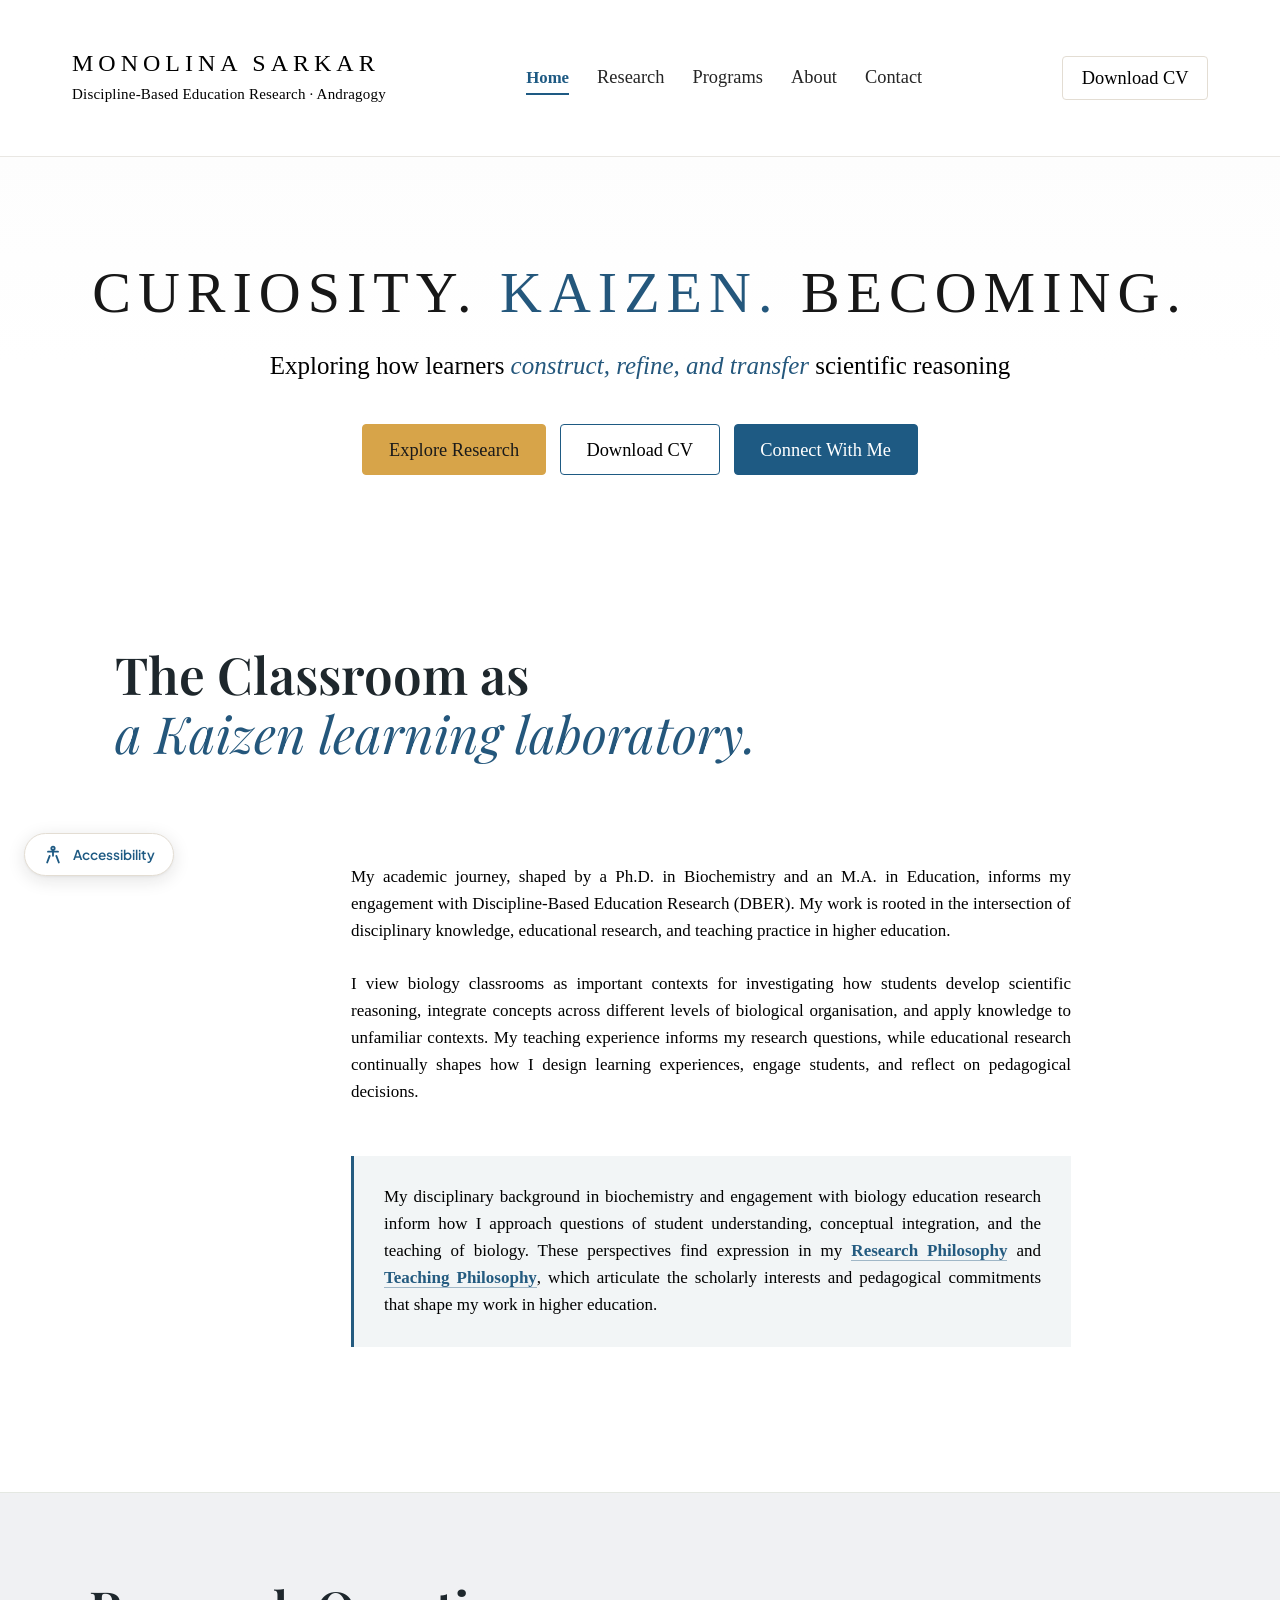
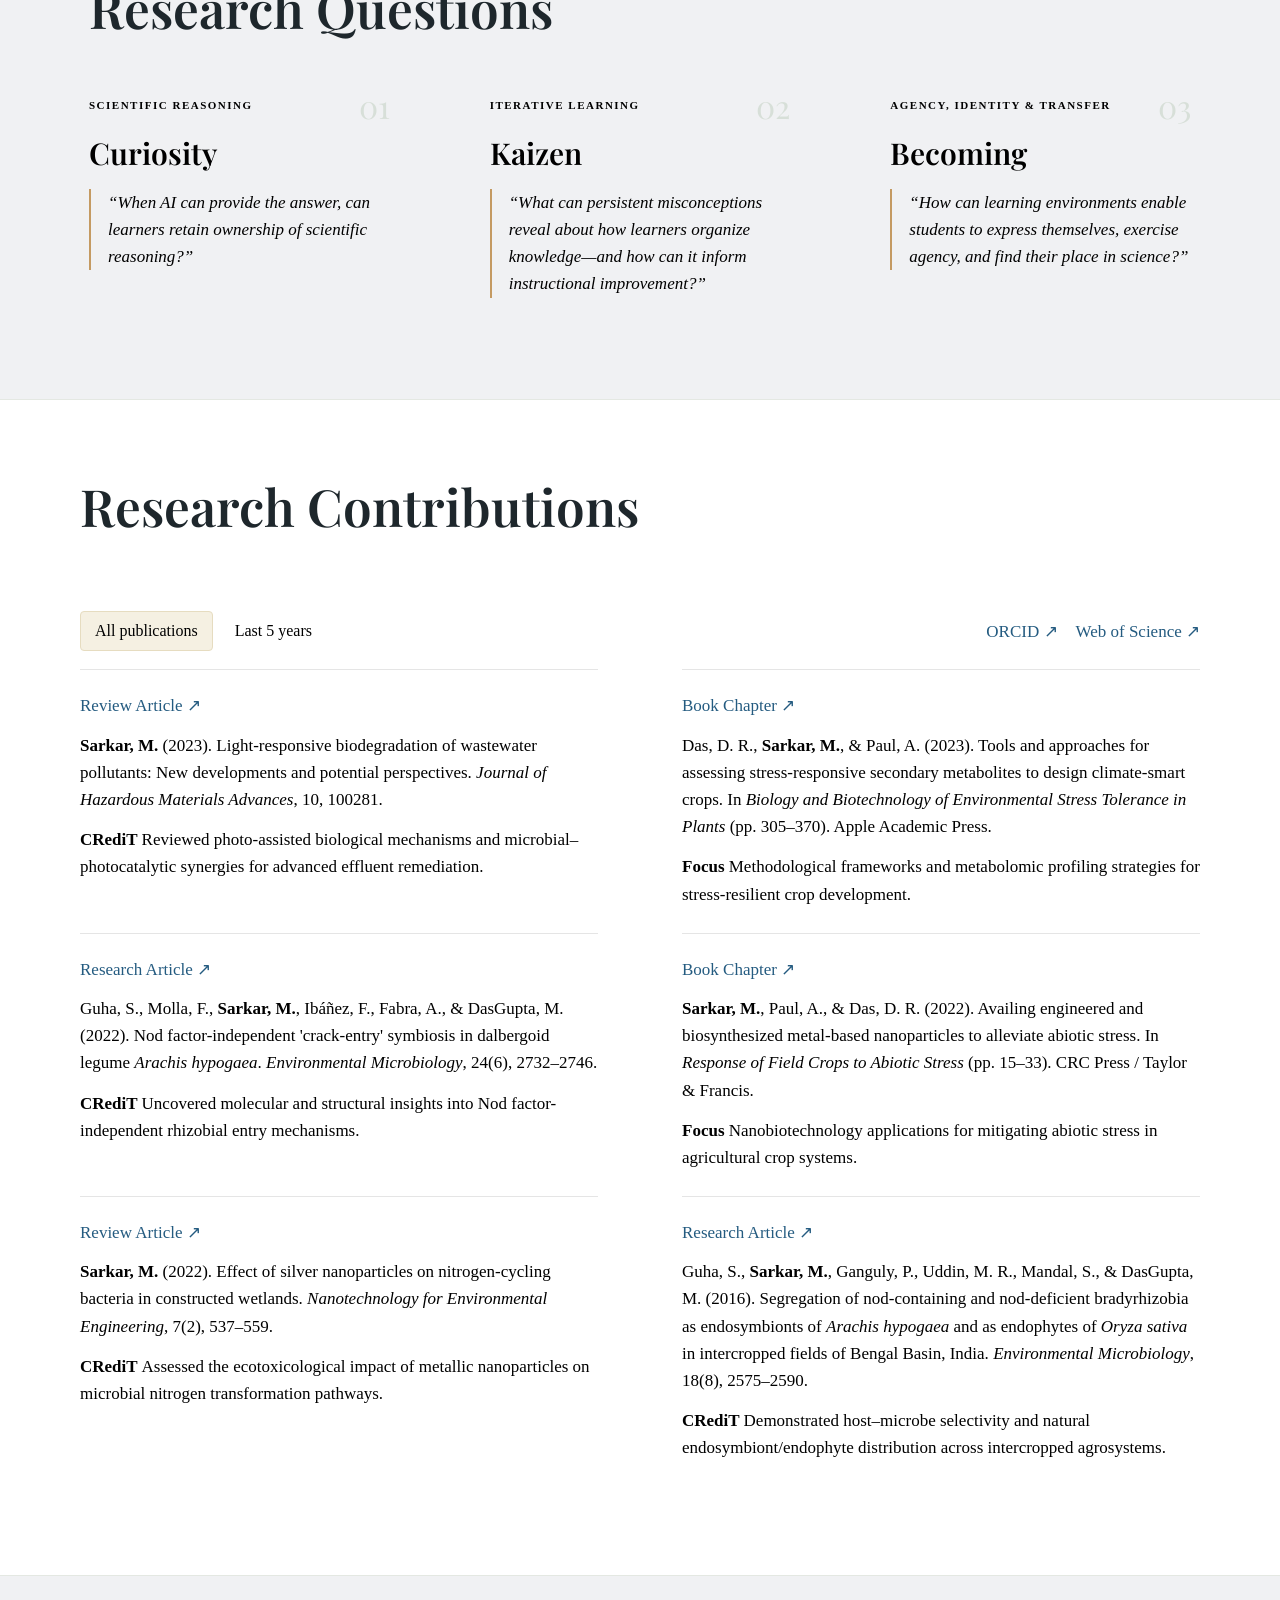
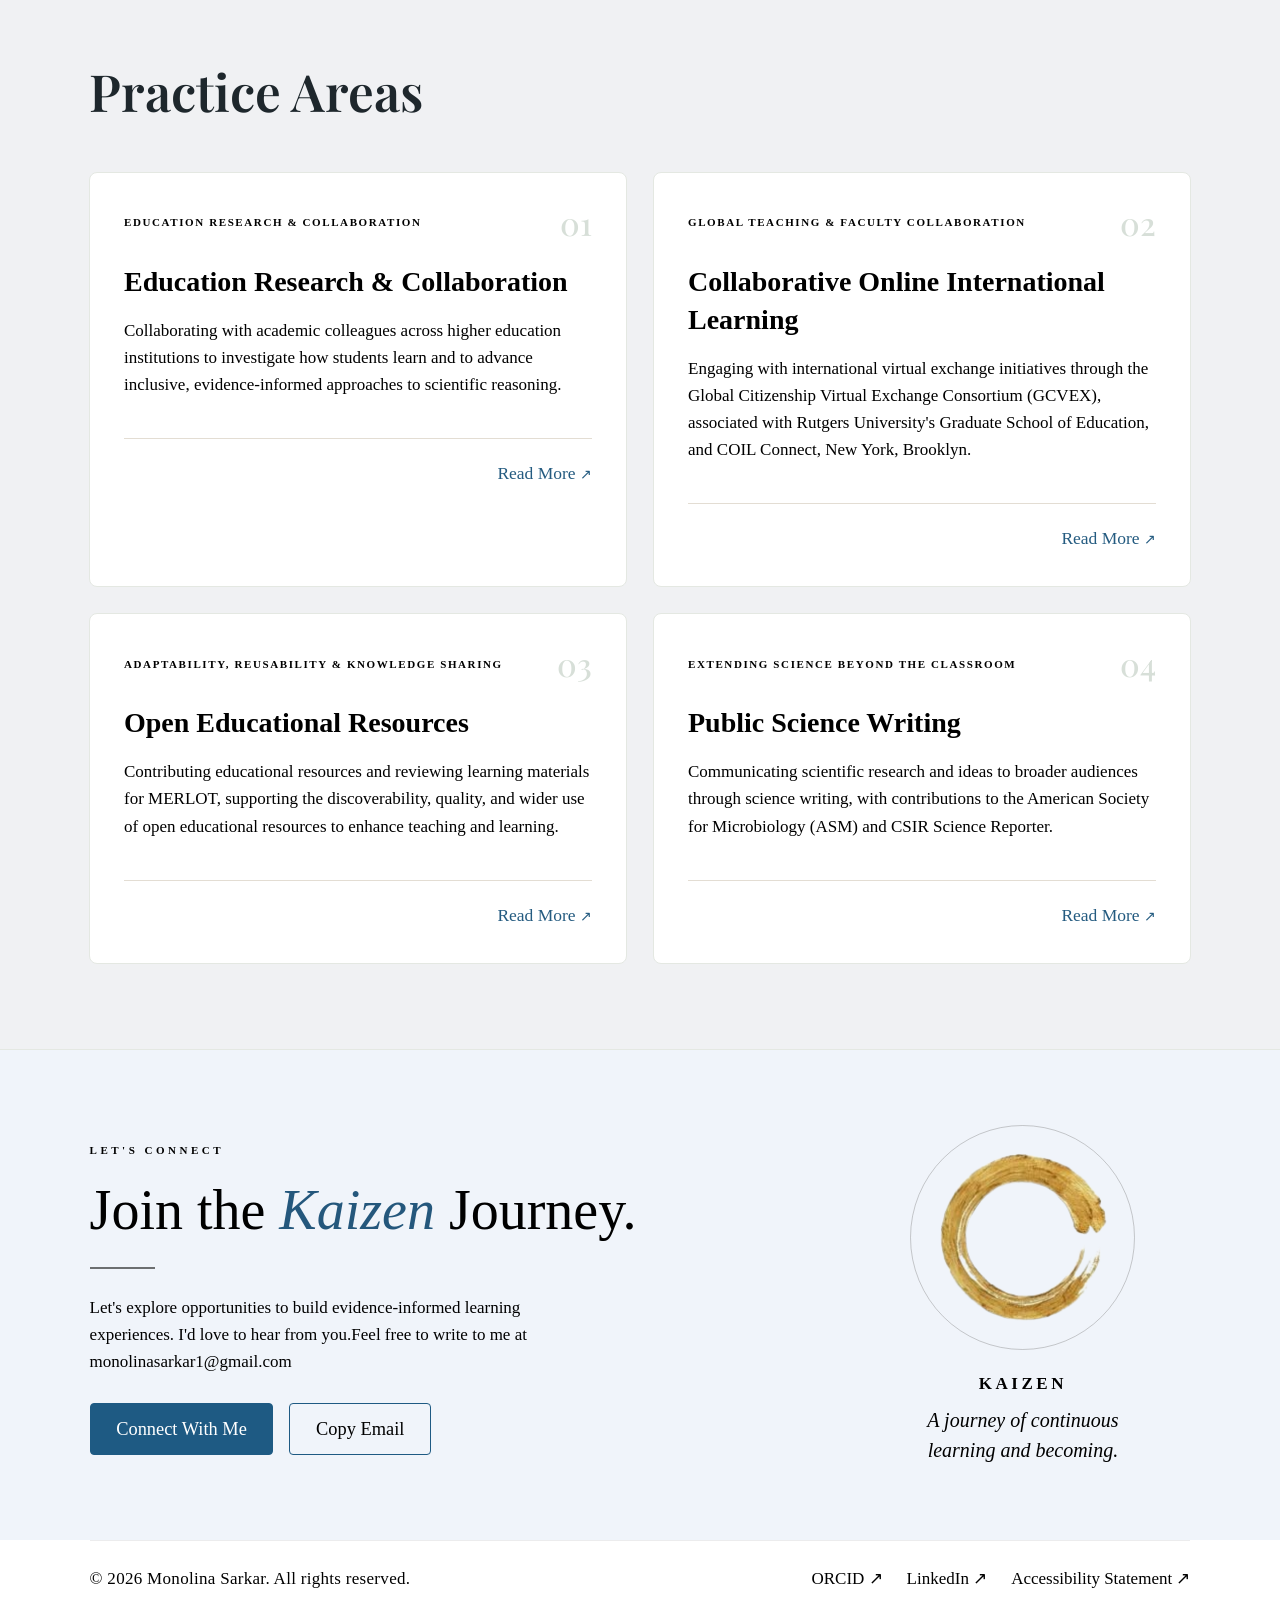
==== commit b85d0c76: "2nd_Commit" ====
--- a/index.html
+++ b/index.html
@@ -30,7 +30,7 @@
     /* Section 01: Hero */
     #home {
       width: 100%;
-    
+
       box-sizing: border-box;
       padding: clamp(60px, 9vw, 100px) 24px clamp(0px, 3vw, 25px);
       display: flex;
@@ -71,7 +71,7 @@
       width: 100%;
       color: #000000;
       font-family: 'Garamond';
-      
+
       font-weight: 400;
       line-height: 1.6;
 
@@ -227,7 +227,7 @@
     .thinking-section-wrap {
       width: 100%;
       background-color: #F0F1F3;
-     
+
       border-bottom: 1px solid #e4e8e2;
       box-sizing: border-box;
     }
@@ -243,7 +243,7 @@
     .thinking-grid {
       display: grid;
       grid-template-columns: repeat(3, minmax(0, 1fr));
-      gap: 70px;
+      gap: 100px;
       align-items: start;
     }
 
@@ -384,7 +384,7 @@
       position: relative;
       width: 100%;
       padding: clamp(50px, 7vw, 76px) 0 clamp(60px, 8vw, 88px);
-   
+
       color: #000000;
       font-family: Garamond, Georgia, serif;
       box-sizing: border-box;
@@ -459,7 +459,7 @@
       align-items: center;
       gap: 6px;
       padding-bottom: 4px;
-     
+
       font-family: Garamond;
       font-size: 12px;
       font-weight: 600;
@@ -694,7 +694,7 @@
     }
 
     .research-card h2 {
-      font-family: 'Playfair Display', serif;
+      font-family: Garamond;
       color: #000000;
       font-size: clamp(22px, 2.3vw, 28px);
       line-height: 1.35;
@@ -753,7 +753,7 @@
       color: #245b80;
       margin: 0 0 24px;
     }
-  
+
 
     .join-kaizen-divider {
       width: 65px;
@@ -779,11 +779,11 @@
       width: 100%;
       min-width: 0;
       padding: 35px 25px;
-      
+
       box-sizing: border-box;
       text-align: center;
-     
-     
+
+
     }
 
     .enso-card img {
@@ -817,7 +817,7 @@
       /*padding: 38px 5% 20px;*/
       box-sizing: border-box;
       background:#F0F4FA;
-      
+
     }
 
     .footer-v2-container {
@@ -891,16 +891,11 @@
 
     .footer-bottom-links a:hover {
       color: #17619b;
-      
-    }
-    /* ACTIVE NAVIGATION STATE */
-
-.site-header .nav-link.active,
-.mobile-drawer .nav-link.active {
-    color: #17619b !important;
-    font-weight: 600;
-    transition: color 0.3s ease;
-}
+
+    }
+
+
+
 /* =========================================
    RESEARCH FOCUS — RESPONSIVE DESIGN
 ========================================= */
@@ -1200,7 +1195,7 @@
 
 .footer-enso-caption span {
     font-family: Garamond;
-    font-size: 17px;
+    font-size: 20px;
     font-weight: 600;
     letter-spacing: 3.5px;
 }
@@ -1209,14 +1204,14 @@
 .footer-enso-caption p {
     margin: 8px 0 0;
     font-family: Garamond, Georgia, serif;
-    font-size: 17px;
+    font-size:20px;
     font-style: italic;
     line-height: 1.5;
     white-space: nowrap;
 }
 @media (max-width: 600px) {
     .footer-enso-caption p {
-        font-size: 14px;
+        font-size: 17px;
         white-space: normal;
     }
 }
@@ -1370,7 +1365,7 @@
 }
 
 .footer-social-links a:hover {
-    opacity: 0.65;
+    color:#245b80;
 }
 
 
@@ -1619,7 +1614,7 @@
     #research-work .rw-citation,
     #research-work .rw-contribution,
     .research-card .card-description,
-    #home 
+    #home
     .join-kaizen-text,
     .footer-connect-content > p {
         font-size: 17px !important;
@@ -1648,78 +1643,821 @@
     font-style: italic;
     font-weight: 400;
 }
+/* ENSO LOGO AND TAGLINE — CENTRED ALIGNMENT */
+
+.footer-enso {
+    width: 100%;
+    display: flex;
+    flex-direction: column;
+    align-items: center;
+    justify-content: center;
+    text-align: center;
+    box-sizing: border-box;
+}
+
+.footer-enso-image {
+    display: block;
+    margin: 0 auto;
+}
+
+.footer-enso-caption {
+    width: 100%;
+    max-width: 320px;
+    margin: 20px auto 0;
+    text-align: center;
+}
+.contact-arrow {
+    display: inline-block;
+    font-size: 14px;
+    transition: transform 0.3s ease;
+}
+.contact-arrow {
+    transform: translate(3px, -3px);
+}
+
+
+.read-more {
+    text-decoration: none;
+    transition: color 0.3s ease;
+}
+
+.read-more:hover {
+    color: #245b80;
+}
+.contact-arrow {
+    display: inline-block;
+    font-size: 14px;
+    color: black;
+    transition: transform 0.3s ease, color 0.3s ease;
+    transform: translate(0, 0);
+}
+
+a:hover .contact-arrow {
+    transform: translate(3px, -3px);
+    color: #245b80;
+}
+body .footer-enso-caption p {
+    width: 100%;
+    margin: 8px auto 0;
+    text-align: center;
+    font-family: Garamond, Georgia, serif !important;
+    font-size: 20px !important;
+    font-style: italic !important;
+    line-height: 1.5 !important;
+    font-weight: 400 !important;
+    white-space: normal;
+}
   </style>
+
+<style>
+
+
+
+
+
+
+/* =========================================
+   PROFESSIONAL ACADEMIC FOOTER
+   Original backgrounds and buttons preserved
+========================================= */
+
+
+/* =========================================
+   MAIN FOOTER
+========================================= */
+
+.academic-footer {
+    width: 100%;
+    overflow: hidden;
+    font-family: Garamond, Georgia, serif;
+}
+
+
+/* =========================================
+   TOP CONNECT SECTION
+========================================= */
+
+.footer-connect {
+    padding: 75px 7%;
+    background: #F0F4FA;
+}
+
+.footer-connect-inner {
+    max-width: 1180px;
+    margin: 0 auto;
+
+    display: grid;
+    grid-template-columns: 1.35fr 0.65fr;
+    align-items: center;
+    gap: 70px;
+}
+
+
+/* LEFT CONTENT */
+
+.footer-eyebrow {
+    display: inline-block;
+    margin-bottom: 18px;
+
+    font-family: Garamond;
+    font-size: 11px;
+    font-weight: 600;
+    letter-spacing: 3.5px;
+}
+
+.footer-connect-content h2 {
+    margin: 0;
+
+    font-family: Garamond, Georgia, serif;
+    font-size: clamp(38px, 5vw, 56px);
+    font-weight: 400;
+    line-height: 1.15;
+}
+
+.footer-connect-content h2 span {
+    font-style: italic;
+}
+
+.footer-gold-line {
+    width: 65px;
+    height: 2px;
+    margin: 25px 0;
+    background: currentColor;
+    opacity: 0.55;
+}
+
+.footer-connect-content > p {
+    max-width: 500px;
+    margin: 0 0 15px;
+
+    font-family: Garamond, Georgia, serif;
+    font-size: 17px;
+    line-height: 1.7;
+}
+
+.footer-email-line a {
+    text-decoration: none;
+    border-bottom: 1px solid transparent;
+    transition: border-color 0.3s ease;
+}
+
+.footer-email-line a:hover {
+    border-bottom-color: currentColor;
+}
+
+
+/* =========================================
+   ACTION BUTTONS
+   Original button styling preserved
+========================================= */
+
+.footer-actions {
+    display: flex;
+    align-items: center;
+    flex-wrap: wrap;
+    gap: 16px;
+    margin-top: 28px;
+}
+
+
+/* =========================================
+   ENSO IMAGE
+========================================= */
+
+.footer-enso {
+    display: flex;
+    flex-direction: column;
+    align-items: center;
+    text-align: center;
+}
+
+.footer-enso-image {
+    width: 225px;
+    height: 225px;
+    padding: 10px;
+
+    border: 1px solid rgba(128, 128, 128, 0.4);
+    border-radius: 50%;
+}
+
+.footer-enso-image img {
+    display: block;
+    width: 100%;
+    height: 100%;
+
+    object-fit: cover;
+    border-radius: 50%;
+}
+
+.footer-enso-caption {
+    max-width: 260px;
+    margin-top: 20px;
+}
+
+.footer-enso-caption span {
+    font-family: Garamond;
+    font-size: 17px;
+    font-weight: 600;
+    letter-spacing: 3.5px;
+}
+
+
+.footer-enso-caption p {
+    margin: 8px 0 0;
+    font-family: Garamond, Georgia, serif;
+    font-size: 17px;
+    font-style: italic;
+    line-height: 1.5;
+    white-space: nowrap;
+}
+@media (max-width: 600px) {
+    .footer-enso-caption p {
+        font-size: 14px;
+        white-space: normal;
+    }
+}
+/* =========================================
+   LOWER FOOTER
+========================================= */
+
+.footer-main {
+    padding: 0px 7% 25px;
+    background: transparent;
+}
+
+.footer-main-inner {
+    max-width: 1180px;
+    margin: 0 auto;
+}
+
+.footer-main-top {
+    display: flex;
+    align-items: center;
+    justify-content: space-between;
+    gap: 35px;
+}
+
+
+/* =========================================
+   BRAND
+========================================= */
+
+.footer-brand-name {
+    display: inline-block;
+
+    font-family: Garamond, Georgia, serif;
+    font-size: 25px;
+    font-weight: 500;
+    letter-spacing: 4px;
+
+    color: inherit;
+    text-decoration: none;
+}
+
+.footer-brand p {
+    margin: 8px 0 0;
+
+    font-family: Garamond, Georgia, serif;
+    font-size: 15px;
+    line-height: 1.6;
+}
+
+.footer-brand p span {
+    padding: 0 4px;
+}
+
+
+/* =========================================
+   FOOTER NAVIGATION
+========================================= */
+
+.footer-navigation {
+    display: flex;
+    align-items: center;
+    justify-content: flex-end;
+    flex-wrap: wrap;
+    gap: 22px;
+}
+
+.footer-navigation a {
+    font-family: Arial, sans-serif;
+    font-size: 11px;
+    letter-spacing: 0.5px;
+
+    color: inherit;
+    text-decoration: none;
+
+    transition: opacity 0.3s ease;
+}
+
+.footer-navigation a:hover {
+    opacity: 0.7;
+}
+
+
+/* CV LINK */
+
+.footer-navigation .footer-cv-link {
+    display: inline-flex;
+    align-items: center;
+    gap: 8px;
+
+    padding: 10px 15px;
+
+    border: 1px solid currentColor;
+    color: inherit;
+
+    transition: all 0.3s ease;
+}
+
+.footer-navigation .footer-cv-link:hover {
+    opacity: 0.7;
+}
+
+
+/* =========================================
+   DIVIDER
+========================================= */
+
+.footer-divider {
+    width: 100%;
+    height: 1px;
+    margin: 32px 0 22px;
+
+    background: currentColor;
+    opacity: 0.2;
+}
+
+
+/* =========================================
+   COPYRIGHT AND PROFESSIONAL LINKS
+========================================= */
+
+.footer-bottom {
+    display: flex;
+    align-items: center;
+    justify-content: space-between;
+    flex-wrap: wrap;
+    gap: 18px;
+}
+
+.footer-copyright {
+    margin: 0;
+
+    font-family: Garamond;
+    font-size: 17px;
+    letter-spacing: 0.3px;
+}
+
+.footer-social-links {
+    display: flex;
+    align-items: center;
+    flex-wrap: wrap;
+    gap: 24px;
+}
+
+.footer-social-links a {
+    font-family: Garamond;
+    font-size: 17px;
+    color: inherit;
+    text-decoration: none;
+
+    transition: opacity 0.3s ease;
+}
+
+.footer-social-links a:hover {
+    opacity: 0.65;
+}
+
+
+/* =========================================
+   TABLET RESPONSIVENESS
+========================================= */
+
+@media (max-width: 900px) {
+
+    .footer-connect {
+        padding: 65px 6%;
+    }
+
+    .footer-connect-inner {
+        grid-template-columns: 1.2fr 0.8fr;
+        gap: 35px;
+    }
+
+    .footer-enso-image {
+        width: 190px;
+        height: 190px;
+    }
+
+    .footer-main-top {
+        align-items: flex-start;
+        flex-direction: column;
+        gap: 28px;
+    }
+
+    .footer-navigation {
+        justify-content: flex-start;
+    }
+
+}
+
+
+/* =========================================
+   MOBILE RESPONSIVENESS
+========================================= */
+
+@media (max-width: 600px) {
+
+    .footer-connect {
+        padding: 55px 23px;
+    }
+
+    .footer-connect-inner {
+        grid-template-columns: 1fr;
+        gap: 40px;
+    }
+
+    .footer-connect-content h2 {
+        font-size: 39px;
+    }
+
+    .footer-connect-content > p {
+        font-size: 17px;
+    }
+
+    .footer-actions {
+        gap: 12px;
+    }
+
+    .footer-enso-image {
+        width: 175px;
+        height: 175px;
+    }
+
+    .footer-main {
+        padding: 38px 23px 24px;
+    }
+
+    .footer-brand-name {
+        font-size: 22px;
+        letter-spacing: 3px;
+    }
+
+    .footer-navigation {
+        display: grid;
+        grid-template-columns: repeat(2, minmax(0, 1fr));
+        justify-content: start;
+        gap: 19px 15px;
+        width: 100%;
+    }
+
+    .footer-navigation .footer-cv-link {
+        width: fit-content;
+    }
+
+    .footer-divider {
+        margin: 26px 0 20px;
+    }
+
+    .footer-bottom {
+        align-items: flex-start;
+        flex-direction: column;
+        gap: 18px;
+    }
+
+    .footer-social-links {
+        gap: 18px;
+    }
+
+}
+
+.copy-btn {
+    background: none;
+    border: none;
+    color: inherit;
+    cursor: pointer;
+    font-size: 18px;
+    margin-left: 6px;
+    opacity: 0.7;
+    font-family: Garamond;
+}
+
+.copy-btn:hover {
+    opacity: 1;
+     font-family: Garamond;
+}
+/* =========================================
+   SMALL MOBILE SCREENS
+========================================= */
+
+@media (max-width: 380px) {
+
+    .footer-connect-content h2 {
+        font-size: 34px;
+    }
+
+    .footer-actions {
+        align-items: flex-start;
+        flex-direction: column;
+    }
+
+    .footer-navigation {
+        gap: 17px 10px;
+    }
+
+    .footer-social-links {
+        gap: 13px;
+    }
+
+}
+
+
+@media (max-width: 600px) {
+
+    .footer-connect {
+        padding: 55px 23px;
+    }
+
+    .footer-connect-inner {
+        grid-template-columns: 1fr;
+        gap: 40px;
+    }
+
+    .footer-connect-content h2 {
+        font-size: 39px;
+    }
+
+    .footer-connect-content > p {
+        font-size: 17px;
+    }
+
+    .footer-actions {
+        gap: 12px;
+    }
+
+    .footer-enso-image {
+        width: 175px;
+        height: 175px;
+    }
+
+    .footer-main {
+        padding: 38px 23px 24px;
+    }
+
+    .footer-brand-name {
+        font-size: 22px;
+        letter-spacing: 3px;
+    }
+
+    .footer-navigation {
+        display: grid;
+        grid-template-columns: repeat(2, minmax(0, 1fr));
+        justify-content: start;
+        gap: 19px 15px;
+        width: 100%;
+    }
+
+    .footer-navigation .footer-cv-link {
+        width: fit-content;
+    }
+
+    .footer-divider {
+        margin: 26px 0 20px;
+    }
+
+    .footer-bottom {
+        align-items: flex-start;
+        flex-direction: column;
+        gap: 18px;
+    }
+
+    .footer-social-links {
+        gap: 18px;
+    }
+
+}
+
+
+/* =========================================
+   SMALL MOBILE SCREENS
+========================================= */
+
+@media (max-width: 380px) {
+
+    .footer-connect-content h2 {
+        font-size: 34px;
+    }
+
+    .footer-actions {
+        align-items: flex-start;
+        flex-direction: column;
+    }
+
+    .footer-navigation {
+        gap: 17px 10px;
+    }
+
+    .footer-social-links {
+        gap: 13px;
+    }
+
+}
+/* =========================================
+   MOBILE NAVIGATION DRAWER
+========================================= */
+
+.mobile-drawer {
+    display: none;
+    position: fixed;
+    top: 70px;
+    left: 0;
+    width: 100%;
+    max-height: calc(100vh - 70px);
+    overflow-y: auto;
+    background: #ffffff;
+    padding: 15px 20px 25px;
+    box-sizing: border-box;
+    z-index: 9999;
+    flex-direction: column;
+}
+
+/* Show drawer when opened */
+.mobile-drawer.is-open {
+    display: flex;
+}
+
+/* Individual navigation links */
+.mobile-drawer .nav-link {
+    display: block;
+    width: 100%;
+    padding: 14px 12px;
+    box-sizing: border-box;
+    color: #222222;
+    text-decoration: none;
+    font-size: 17px;
+}
+
+/* Active link */
+.mobile-drawer .nav-link.active {
+    color: #17619b !important;
+    font-weight: 700;
+    border-bottom: 2px solid #17619b;
+}
+
+/* Mobile screen */
+@media (min-width: 821px) {
+    .mobile-drawer {
+        display: none !important;
+    }
+}
+</style>
 </head>
-
-<body>
 
   <!-- Skip Links -->
   <div class="skip-links">
     <a href="#main-content" class="skip-link">Skip to main content</a>
     <a href="#site-header" class="skip-link">Skip to navigation</a>
     <a href="#site-footer" class="skip-link">Skip to footer</a>
-    <button type="button" class="skip-link" id="skip-a11y-btn">Open Accessibility Preferences (Alt+A)</button>
+    <button type="button" class="skip-link" id="skip-a11y-btn">
+      Open Accessibility Preferences (Alt+A)
+    </button>
   </div>
-
-  <!-- NAVIGATION BAR -->
-  <header class="site-header" id="site-header" role="banner" style="background:#ffffff; border-bottom:1px solid #e9e7e3; padding: 18px 0;">
-    <div class="container navbar" style="height: auto; min-height: 60px;margin-top: 30px; margin-bottom: 30px;">
-      
-      <!-- BRAND -->
-      <a href="#home" class="brand" aria-label="Monolina Sarkar Home" style="text-decoration:none;">
-        <span class="brand-name" style="font-family:'Garamond'; font-size:24px; font-weight:500; letter-spacing:5px; line-height:1.15; white-space:nowrap; color:#000000; ">
-          MONOLINA SARKAR
-        </span>
-        <span class="brand-subtitle" style="margin-top:4px; font-family:'Garamond'; font-size:15px; font-weight:500; letter-spacing:0.2px; color:#000000;">
-          Discipline-Based Education Research &middot; Andragogy
-        </span>
+<!-- NAVIGATION BAR -->
+<header class="site-header" id="site-header" role="banner"
+  style="background:#ffffff; border-bottom:1px solid #e9e7e3; padding:18px 0;">
+
+  <div class="container navbar"
+    style="height:auto; min-height:60px; margin-top:30px; margin-bottom:30px;">
+
+    <!-- BRAND -->
+    <a href="index.html#home" class="brand"
+       aria-label="Monolina Sarkar Home"
+       style="text-decoration:none;">
+
+      <span class="brand-name"
+        style="font-family:'Garamond'; font-size:24px; font-weight:500;
+        letter-spacing:5px; line-height:1.15; white-space:nowrap; color:#000000;">
+        MONOLINA SARKAR
+      </span>
+
+      <span class="brand-subtitle"
+        style="margin-top:4px; font-family:'Garamond'; font-size:15px;
+        font-weight:500; letter-spacing:0.2px; color:#000000;">
+        Discipline-Based Education Research &middot; Andragogy
+      </span>
+
+    </a>
+
+    <!-- DESKTOP NAVIGATION -->
+    <nav aria-label="Primary Navigation" role="navigation">
+
+      <ul class="nav-links" style="gap:28px;">
+
+        <li>
+          <a href="index.html#home" class="nav-link active"
+             style="font-family:'Garamond'; font-size:1.05rem;">
+            Home
+          </a>
+        </li>
+
+        <li>
+          <a href="index.html#research-focus" class="nav-link"
+             style="font-family:'Garamond'; font-size:1.15rem;">
+            Research
+          </a>
+        </li>
+
+        <li>
+          <a href="index.html#practice-areas" class="nav-link"
+             style="font-family:'Garamond'; font-size:1.15rem;">
+           Programs
+          </a>
+        </li>
+
+        <li>
+          <a href="about.html" class="nav-link"
+             style="font-family:'Garamond'; font-size:1.15rem;">
+            About
+          </a>
+        </li>
+
+
+
+        <li>
+          <a href="contact.html" class="nav-link"
+             style="font-family:'Garamond'; font-size:1.15rem;">
+            Contact
+          </a>
+        </li>
+
+      </ul>
+
+    </nav>
+
+    <!-- NAVIGATION ACTIONS -->
+    <div class="nav-actions">
+
+      <a href="Monolina_Sarkar_cv.pdf"
+         target="_blank"
+         rel="noopener noreferrer"
+         class="btn-nav-cv"
+         data-drive-doc="academicCv"
+         aria-label="View Academic Curriculum Vitae">
+        Download CV
       </a>
 
-      <!-- DESKTOP NAVIGATION LINKS -->
-      <nav aria-label="Primary Navigation" role="navigation">
-        <ul class="nav-links" style="gap: 28px;">
-          <li><a href="#home" class="nav-link active" style="font-family:'Garamond';  font-size: 1.05rem;">Home</a></li>
-         
-          <li><a href="#research-focus" class="nav-link" style="font-family:'Garamond'; font-size:1.15rem;">Research</a></li>
-          <li><a href="#practice-areas" class="nav-link" style="font-family:'Garamond'; font-size:1.15rem;">Practice areas</a></li>
-           <li><a href="about.html" class="nav-link" style="font-family:'Garamond'; font-size:1.15rem;">About</a></li>
-           <li><a href="contact.html" class="nav-link" style="font-family:'Garamond'; font-size:1.15rem;">Contact</a></li>
-        </ul>
-      </nav>
-
-      <!-- NAV ACTIONS -->
-      <div class="nav-actions">
-         <!-- SECONDARY BUTTON -->
-        <a href="Monolina_Sarkar_cv.pdf" target="_blank" rel="noopener noreferrer" class="btn btn-secondary" data-drive-doc="academicCv">
-          <span style="font-family: Garamond; font-weight: 400;">Download CV</span>
-          
-        </a>
-        <button class="mobile-toggle" aria-label="Toggle navigation menu" aria-expanded="false">
-          <span></span>
-          <span></span>
-          <span></span>
-        </button>
-      </div>
+      <button class="mobile-toggle"
+              type="button"
+              aria-label="Toggle navigation menu"
+              aria-expanded="false"
+              aria-controls="mobile-drawer">
+
+        <span></span>
+        <span></span>
+        <span></span>
+
+      </button>
 
     </div>
-  </header>
-
-  <!-- MOBILE NAVIGATION DRAWER -->
-  <div class="mobile-drawer" id="mobile-drawer" aria-label="Mobile Navigation">
-    <a href="#home" class="nav-link active">Home</a>
-    <a href="about.html" class="nav-link">About</a>
-  <a href="#research-focus" class="nav-link">Research</a>
-    <a href="#practice-areas" class="nav-link">Practice areas</a>
-    <a href="contact.html" class="nav-link">Contact</a>
-    <a href="accessibility-statement.html" class="nav-link">Accessibility Statement</a>
-    <div style="margin-top: 1.5rem;">
-        <!-- SECONDARY BUTTON -->
-        <a href="Monolina_Sarkar_cv.pdf" target="_blank" rel="noopener noreferrer" class="btn btn-secondary" data-drive-doc="academicCv">
-          <span style="font-family: Garamond; font-weight: 400;">Download CV</span>
-          
-        </a>
-    </div>
+
   </div>
+</header>
+
+
+<!-- MOBILE NAVIGATION DRAWER -->
+<div class="mobile-drawer" id="mobile-drawer"
+     aria-label="Mobile Navigation">
+
+  <a href="index.html#home" class="nav-link active">Home</a>
+
+
+
+  <a href="index.html#research-focus" class="nav-link">Research</a>
+
+  <a href="index.html#practice-areas" class="nav-link">Practice areas</a>
+   <a href="about.html" class="nav-link">About</a>
+  <a href="contact.html" class="nav-link">Contact</a>
+
+
+
+  <div style="margin-top:1.5rem;">
+
+    <a href="Monolina_Sarkar_cv.pdf"
+       target="_blank"
+       rel="noopener noreferrer"
+       class="btn btn-primary"
+       data-drive-doc="academicCv"
+       style="width:100%; text-align:center;">
+
+      View Academic CV
+
+    </a>
+
+  </div>
+
+</div>
+</body>
 
   <!-- MAIN CONTENT -->
   <main id="main-content">
@@ -1746,27 +2484,26 @@
       <!-- CALL-TO-ACTION BUTTONS -->
       <div class="hero-cta-group">
         <!-- PRIMARY BUTTON -->
-        
+
 
           <a href="#research-focus" class="btn btn-gold">
     <span style="font-family: Garamond; font-weight: 400;">
         Explore Research
     </span>
 </a>
-        </a>
 
         <!-- SECONDARY BUTTON -->
         <a href="Monolina_Sarkar_cv.pdf" target="_blank" rel="noopener noreferrer" class="btn btn-secondary" data-drive-doc="academicCv">
           <span style="font-family: Garamond; font-weight: 400;">Download CV</span>
-          
+
         </a>
 
         <!-- GOLD BUTTON -->
-       
+
         <a href="contact.html" class="btn btn-primary">
           <span style="font-family: Garamond; font-weight: 400;">Connect With Me</span>
 
-        </a> 
+        </a>
       </div>
 
     </section>
@@ -1789,107 +2526,215 @@
         </header>
 
 
- 
+
 <style>
 
-/* =========================================
-   RESEARCH CONTENT
-========================================= */
+
+/* =========================================
+   RESEARCH EDITORIAL LAYOUT
+========================================= */
+
+.research-content,
+.research-content * {
+    box-sizing: border-box;
+}
 
 .research-content {
     width: 100%;
-    max-width: 1050px;
+    max-width: 1100px;
     margin: 0 auto;
 
     display: grid;
-    grid-template-columns: 210px minmax(0, 1fr);
-    gap: 48px;
+    grid-template-columns: 145px minmax(0, 1fr);
+    gap: 116px;
 
     align-items: start;
-    box-sizing: border-box;
-}
-
-/* LEFT EDITORIAL GUTTER */
+
+}
 
 .research-sidebar {
     min-width: 0;
-    box-sizing: border-box;
-}
-
-/* RIGHT CONTENT */
+}
 
 .research-main {
+    width: 100%;
     min-width: 0;
+}
+
+
+/* =========================================
+   INTRODUCTION
+========================================= */
+
+.research-intro {
     width: 100%;
 }
 
-/* INTRODUCTION */
-
-.research-intro {
-    padding: 20px 0 24px;
-    border-bottom: 1px solid #E2E5DE;
-}
-
-.research-intro p {
-    max-width: 680px;
-    margin: 0;
-
-    font-family: Garamond, Georgia, serif;
-    font-size: 18px;
-    line-height: 1.65;
-
-    color: #222;
-    text-align: justify;
-}
-
-/* RESEARCH THEMES */
-
-.research-themes {
-    display: grid;
-    grid-template-columns: minmax(0, 1fr);
-}
-
-.research-theme {
-    display: grid;
-    grid-template-columns: 38px minmax(0, 1fr);
-    gap: 13px;
-
-    padding: 19px 0;
-    border-bottom: 1px solid #E2E5DE;
-
-    box-sizing: border-box;
-}
-
-.research-number {
-    padding-top: 3px;
+.research-intro-content {
+    width: 100%;
+    max-width: 720px;
+}
+
+.research-lead {
+    margin: 0 0 25px;
 
     font-family: Garamond, Georgia, serif;
     font-size: 17px;
-    letter-spacing: 0.5px;
-
-    color: #7E8B7A;
-}
-
-.research-theme h3 {
-    margin: 0 0 6px;
-
-    font-family: Garamond, Georgia, serif;
-    font-size: 22px;
     font-weight: 400;
-    line-height: 1.3;
-
-    color: #26382D;
-}
-
-.research-theme p {
-    max-width: 650px;
+    line-height: 1.75;
+
+    color: #000;
+    text-align: left;
+}
+
+.research-description {
     margin: 0;
 
     font-family: Garamond, Georgia, serif;
     font-size: 17px;
-    line-height: 1.6;
-
-    color: #222;
+    font-weight: 400;
+    line-height: 1.75;
+
+    color: #000;
+    text-align: left;
+}
+
+
+/* =========================================
+   EDITORIAL DIVIDER
+========================================= */
+
+.research-divider {
+    display: flex;
+    align-items: center;
+    gap: 15px;
+
+    width: 100%;
+    max-width: 720px;
+
+    margin: 38px 0 32px;
+}
+
+.research-divider span {
+    width: 32px;
+    height: 2px;
+    background: #245b80;
+}
+
+.research-divider small {
+    font-family: Arial, sans-serif;
+    font-size: 9px;
+    font-weight: 600;
+    letter-spacing: 2px;
+    color: #82919a;
+}
+
+
+/* =========================================
+   PHILOSOPHY BOX
+========================================= */
+
+.research-philosophy {
+    width: 100%;
+    max-width: 720px;
+
+    padding: 27px 30px 29px;
+
+    background: #f2f5f6;
+    border-left: 3px solid #245b80;
+}
+
+.philosophy-label {
+    display: block;
+    margin-bottom: 17px;
+
+    font-family: Arial, sans-serif;
+    font-size: 9px;
+    font-weight: 600;
+    letter-spacing: 2.5px;
+
+    color: #245b80;
+}
+
+
+/* =========================================
+   PHILOSOPHY TEXT
+========================================= */
+
+.philosophy-text {
+    /*margin: 0 0 23px;*/
+
+    font-family: Garamond, Georgia, serif;
+    font-size: 17px;
+    font-weight: 400;
+    line-height: 1.75;
+
+    color: #000;
+}
+
+.philosophy-text a {
+    color: #245b80;
+    font-weight: 600;
+    text-decoration: none;
+
+    border-bottom: 1px solid rgba(36, 91, 128, 0.4);
+
+    transition: color 0.3s ease,
+                border-color 0.3s ease;
+}
+
+.philosophy-text a:hover {
+    color: #153d59;
+    border-color: #153d59;
+}
+
+
+/* =========================================
+   PHILOSOPHY LINKS
+========================================= */
+
+.philosophy-links {
+    display: flex;
+    flex-wrap: wrap;
+    gap: 30px;
+
+    padding-top: 18px;
+    border-top: 1px solid #dce3e6;
+}
+
+.philosophy-links a {
+    display: inline-flex;
+    align-items: center;
+    gap: 12px;
+
+    padding-bottom: 5px;
+
+    font-family: Arial, sans-serif;
+    font-size: 11px;
+    font-weight: 600;
+    letter-spacing: 0.3px;
+
+    color: #245b80;
+    text-decoration: none;
+
+    border-bottom: 1px solid rgba(36, 91, 128, 0.4);
+
+    transition: color 0.3s ease,
+                border-color 0.3s ease;
+}
+
+.philosophy-links a span {
+    font-size: 14px;
+    transition: transform 0.3s ease;
+}
+
+.philosophy-links a:hover {
+    color: #153d59;
+    border-color: #153d59;
+}
+
+.philosophy-links a:hover span {
+    transform: translate(3px, -3px);
 }
 
 
@@ -1900,27 +2745,21 @@
 @media (max-width: 900px) {
 
     .research-content {
-        grid-template-columns: minmax(0, 1fr);
+        grid-template-columns: 1fr;
         gap: 0;
-        width: 100%;
+        padding: 35px 22px 65px;
     }
 
     .research-sidebar {
         display: none;
     }
 
-    .research-main {
-        width: 100%;
-    }
-
-    .research-intro p {
+    .research-intro-content,
+    .research-divider,
+    .research-philosophy {
         max-width: 100%;
     }
 
-    .research-theme p {
-        max-width: 100%;
-    }
-
 }
 
 
@@ -1928,57 +2767,35 @@
    MOBILE
 ========================================= */
 
-@media (max-width: 600px) {
+@media (max-width: 650px) {
 
     .research-content {
-        width: 100%;
-        padding: 0;
-    }
-
-    .research-intro {
-        padding: 12px 0 20px;
-    }
-
-    .research-intro p {
+        padding: 30px 20px 55px;
+    }
+
+    .research-lead,
+    .research-description,
+    .philosophy-text {
         font-size: 17px;
-        line-height: 1.65;
-        text-align: left;
-    }
-
-    .research-theme {
-        grid-template-columns: 28px minmax(0, 1fr);
-        gap: 10px;
-
-        padding: 16px 0;
-    }
-
-    .research-number {
-        font-size: 15px;
-    }
-
-    .research-theme h3 {
-        font-size: 20px;
-        line-height: 1.3;
-        margin-bottom: 5px;
-    }
-
-    .research-theme p {
-        font-size: 16px;
-        line-height: 1.55;
-    }
-
-}
-@media (max-width: 900px) {
-    #home .hero-desc {
-        white-space: normal;
-    }
-}
-#research-focus .research-intro p,
-#research-focus .research-theme p {
-    font-family: Garamond, Georgia, serif !important;
-    font-size: 17px !important;
-    line-height: 1.6 !important;
-}
+        line-height: 1.7;
+    }
+
+    .research-divider {
+        margin: 32px 0;
+    }
+
+    .research-philosophy {
+        padding: 23px 20px;
+    }
+
+    .philosophy-links {
+        flex-direction: column;
+        align-items: flex-start;
+        gap: 18px;
+    }
+
+}
+
 
 /* =========================================
    SMALL MOBILE
@@ -1986,22 +2803,24 @@
 
 @media (max-width: 380px) {
 
-    .research-intro p {
-        font-size: 17px;
-    }
-
-    .research-theme {
-        grid-template-columns: 25px minmax(0, 1fr);
-        gap: 8px;
-    }
-
-    .research-theme h3 {
-        font-size: 19px;
-    }
-
-    .research-theme p {
-        font-size: 15px;
-        line-height: 1.55;
+    .research-content {
+        padding-right: 16px;
+        padding-left: 16px;
+    }
+
+}
+
+
+/* =========================================
+   ACCESSIBILITY
+========================================= */
+
+@media (prefers-reduced-motion: reduce) {
+
+    .philosophy-links a,
+    .philosophy-links a span,
+    .philosophy-text a {
+        transition: none;
     }
 
 }
@@ -2009,7 +2828,12 @@
 </style>
 
 
+<!-- =========================================
+     RESEARCH CONTENT
+========================================= -->
+
 <div class="research-content">
+
 
     <!-- LEFT EDITORIAL GUTTER -->
 
@@ -2017,99 +2841,92 @@
     </aside>
 
 
-    <!-- RIGHT EDITORIAL CONTENT -->
-
-    <div class="research-main">
+    <!-- MAIN CONTENT -->
+
+    <main class="research-main">
+
 
         <!-- INTRODUCTION -->
 
-        <div class="research-intro">
-
-            <p>
-                My academic journey, shaped by a Ph.D. in Biochemistry,
-                an M.A. in Education, and over a decade of teaching
-                biology in higher education, informs my interest in
-                Discipline-Based Education Research (DBER). My research
-                explores how students develop biological understanding,
-                connect concepts across levels of organization, and
-                transfer knowledge to unfamiliar contexts, particularly
-                through inquiry- and problem-based learning.
+        <section class="research-intro"
+                 aria-label="Research introduction">
+
+            <div class="research-intro-content">
+
+                <p class="research-lead" style="text-align:justify; margin-top: 50px;">
+
+                    My academic journey, shaped by a Ph.D. in
+                    Biochemistry and an M.A. in Education, informs
+                    my engagement with Discipline-Based Education
+                    Research (DBER). My work is rooted in the
+                    intersection of disciplinary knowledge,
+                    educational research, and teaching practice
+                    in higher education.
+
+                </p>
+
+
+                <p class="research-description"style="text-align:justify;">
+
+                    I view biology classrooms as important contexts
+                    for investigating how students develop scientific
+                    reasoning, integrate concepts across different
+                    levels of biological organisation, and apply
+                    knowledge to unfamiliar contexts. My teaching
+                    experience informs my research questions, while
+                    educational research continually shapes how I
+                    design learning experiences, engage students,
+                    and reflect on pedagogical decisions.
+
+                </p>
+
+            </div>
+
+        </section>
+
+
+
+
+
+
+
+
+
+        <!-- RESEARCH AND TEACHING PHILOSOPHIES -->
+
+        <section class="research-philosophy" style="margin-top:50px;"
+                 aria-label="Research and teaching philosophies">
+
+
+
+            <p class="philosophy-text" style="text-align: justify;">
+
+                My disciplinary background in biochemistry and
+                engagement with biology education research inform
+                how I approach questions of student understanding,
+                conceptual integration, and the teaching of biology.
+                These perspectives find expression in my
+                <a href="research-philosophy.html">Research Philosophy</a>
+                and
+                <a href="teaching-philosophy.html">Teaching Philosophy</a>,
+                which articulate the scholarly interests and
+                pedagogical commitments that shape my work in
+                higher education.
+
             </p>
 
-        </div>
-
-
-        <!-- RESEARCH THEMES -->
-
-        <div class="research-themes">
-
-
-            <!-- THEME 01 -->
-
-            <article class="research-theme">
-
-                <span class="research-number">01</span>
-
-                <div>
-
-                    <h3>Critical Thinking</h3>
-
-                    <p>
-                        How students analyse scientific problems,
-                        evaluate evidence, and construct evidence-based
-                        explanations.
-                    </p>
-
-                </div>
-
-            </article>
-
-
-            <!-- THEME 02 -->
-
-            <article class="research-theme">
-
-                <span class="research-number">02</span>
-
-                <div>
-
-                    <h3>Systems Thinking</h3>
-
-                    <p>
-                        How students connect biological processes and
-                        phenomena to develop an integrated understanding
-                        of biological systems.
-                    </p>
-
-                </div>
-
-            </article>
-
-
-            <!-- THEME 03 -->
-
-            <article class="research-theme">
-
-                <span class="research-number">03</span>
-
-                <div>
-
-                    <h3>Sociocultural Perspectives</h3>
-
-                    <p>
-                        How social interactions, learning environments,
-                        and broader sociocultural contexts shape
-                        students' engagement and reasoning.
-                    </p>
-
-                </div>
-
-            </article>
-
-
-        </div>
-
-    </div>
+
+
+
+        </section>
+
+
+    </main>
+
+</div>
+
+
+</div>
 
 </div>
 
@@ -2144,9 +2961,7 @@
             &ldquo;When AI can provide the answer, can learners retain ownership of scientific reasoning?&rdquo;
           </blockquote>
 
-          <p class="card-description">
-            I explore how learners engage with AI, focusing on whether they formulate questions, evaluate scientific evidence, test predictions, and construct evidence-based explanations rather than simply accept AI-generated answers.
-          </p>
+
         </article>
 
         <!-- COLUMN 02: KAIZEN -->
@@ -2162,9 +2977,7 @@
             &ldquo;What can persistent misconceptions reveal about how learners organize knowledge&mdash;and how can it inform instructional improvement?&rdquo;
           </blockquote>
 
-          <p class="card-description">
-            I examine persistent misconceptions in higher education biology as indicators of underlying conceptual difficulties, using patterns in student responses to inform instructional improvement.
-          </p>
+
         </article>
 
         <!-- COLUMN 03: BECOMING -->
@@ -2177,18 +2990,14 @@
           <h2>Becoming</h2>
 
           <blockquote class="card-question">
-            &ldquo;How can biology learning environments enable students to express themselves, exercise agency, and find their place in science?&rdquo;
+            &ldquo;How can learning environments enable students to express themselves, exercise agency, and find their place in science?&rdquo;
           </blockquote>
 
-          <p class="card-description">
-            Exploring how learning environments support learners in developing scientific confidence, exercising choice, and participating in ways that reflect their strengths, interests, and experiences.
-          </p>
-
-          <div class="card-extra" id="becoming-extra">
-            This research vector examines pedagogical mechanisms that bridge academic biological competencies with students' personal epistemologies, fostering belonging and authentic identity formation in STEM.
-          </div>
-
-        
+
+
+
+
+
         </article>
 
       </div>
@@ -2236,17 +3045,19 @@
               href="https://orcid.org/0000-0002-8172-1111"
               target="_blank"
               rel="noopener noreferrer"
-              class="rw-profile-link" style="color: #245b80;">
-              ORCID  <span class="rw-type-arrow" aria-hidden="true" style="font-weight: 400;line-height: 1; transition: transform 0.2s ease; color: #245b80;">↗</span>
+            style="color: #245b80;">
+              ORCID  <span class="contact-arrow" aria-hidden="true" style="color: #245b80;font-size:17px;">↗</span>
             </a>
 
-            <a
-              href="https://www.scopus.com"
+
+  <a
+              href="https://www.webofscience.com/wos/author/record/GRY-0666-2022"
               target="_blank"
               rel="noopener noreferrer"
-              class="rw-profile-link"style="color: #245b80;">
-              SCOPUS  <span class="rw-type-arrow" aria-hidden="true" style="font-weight: 400;line-height: 1; transition: transform 0.2s ease; color: #245b80;">↗</span>
+            style="color: #245b80;">
+              Web of Science <span class="contact-arrow" aria-hidden="true" style="color: #245b80;font-size:17px;">↗</span>
             </a>
+
           </div>
 
         </div>
@@ -2260,15 +3071,15 @@
             data-year="2023"
             data-search="2023 Sarkar light-responsive biodegradation wastewater pollutants new developments potential perspectives Journal of Hazardous Materials Advances review article photo-assisted biological mechanisms microbial photocatalytic synergies effluent remediation">
             <div class="rw-publication-meta">
-              <a
-                class="rw-publication-type" 
-                href="https://doi.org/10.1016/j.hazadv.2023.100281"
-                target="_blank"
-                rel="noopener noreferrer"
-                aria-label="Open review article">
-                <span>Review Article</span>
-                  <span class="rw-type-arrow" aria-hidden="true">↗</span>
-              </a>
+
+  <a
+              href="https://doi.org/10.1016/j.hazadv.2023.100281"
+              target="_blank"
+              rel="noopener noreferrer"
+            style="color: #245b80;">
+             Review Article <span class="contact-arrow" aria-hidden="true" style="color: #245b80;font-size:17px;">↗</span>
+            </a>
+
             </div>
             <p class="rw-citation">
               <strong>Sarkar, M.</strong> (2023).
@@ -2290,15 +3101,13 @@
             data-year="2023"
             data-search="2023 Das Sarkar Paul tools approaches assessing stress-responsive secondary metabolites climate-smart crops Biology Biotechnology Environmental Stress Tolerance Plants book chapter methodological frameworks metabolomic profiling stress-resilient crop development">
             <div class="rw-publication-meta">
-              <a
-                class="rw-publication-type"
-                href="https://www.appleacademicpress.com/"
-                target="_blank"
-                rel="noopener noreferrer"
-                aria-label="Visit the publisher for the book chapter">
-                <span>Book Chapter</span>
-                 <span class="rw-type-arrow" aria-hidden="true">↗</span>
-              </a>
+             <a
+              href="https://www.taylorfrancis.com/chapters/edit/10.1201/9781003346173-15/tools-approaches-assessing-stress-responsive-secondary-metabolites-design-climate-smart-crops-debapriya-rajlakshmi-das-monolina-sarkar-anindita-paul"
+              target="_blank"
+              rel="noopener noreferrer"
+            style="color: #245b80;">
+Book Chapter <span class="contact-arrow" aria-hidden="true" style="color: #245b80;font-size:17px;">↗</span>
+            </a>
             </div>
 
             <p class="rw-citation">
@@ -2322,15 +3131,13 @@
             data-year="2022"
             data-search="2022 Guha Molla Sarkar Ibanez Fabra DasGupta Nod factor-independent crack-entry symbiosis dalbergoid legume Arachis hypogaea Environmental Microbiology rhizobial entry mechanisms">
             <div class="rw-publication-meta">
-              <a
-                class="rw-publication-type"
-                href="https://doi.org/10.1111/1462-2920.15989"
-                target="_blank"
-                rel="noopener noreferrer"
-                aria-label="Open research article">
-                <span>Research Article</span>
-                   <span class="rw-type-arrow" aria-hidden="true">↗</span>
-              </a>
+           <a
+              href="https://pubmed.ncbi.nlm.nih.gov/34995397/2"
+              target="_blank"
+              rel="noopener noreferrer"
+            style="color: #245b80;">
+             Research Article <span class="contact-arrow" aria-hidden="true" style="color: #245b80;font-size:17px;">↗</span>
+            </a>
             </div>
             <p class="rw-citation">
               Guha, S., Molla, F., <strong>Sarkar, M.</strong>,
@@ -2352,15 +3159,13 @@
             data-year="2022"
             data-search="2022 Sarkar Paul Das engineered biosynthesized metal-based nanoparticles alleviate abiotic stress Response Field Crops Abiotic Stress CRC Press Taylor Francis nanobiotechnology agricultural crop systems">
             <div class="rw-publication-meta">
-              <a
-                class="rw-publication-type"
-                href="https://doi.org/10.1201/9781003258063"
-                target="_blank"
-                rel="noopener noreferrer"
-                aria-label="Open book chapter">
-                <span>Book Chapter</span>
-                   <span class="rw-type-arrow" aria-hidden="true">↗</span>
-              </a>
+               <a
+              href="https://www.taylorfrancis.com/chapters/edit/10.1201/9781003258063-2/availing-engineered-biosynthesized-metal-based-nanoparticles-alleviate-abiotic-stress-monolina-sarkar-anindita-paul-debapriya-rajlakshmi-das"
+              target="_blank"
+              rel="noopener noreferrer"
+            style="color: #245b80;">
+             Book Chapter <span class="contact-arrow" aria-hidden="true" style="color: #245b80;font-size:17px;">↗</span>
+            </a>
             </div>
             <p class="rw-citation">
               <strong>Sarkar, M.</strong>, Paul, A., &amp; Das, D. R.
@@ -2382,15 +3187,13 @@
             data-year="2022"
             data-search="2022 Sarkar effect silver nanoparticles nitrogen-cycling bacteria constructed wetlands Nanotechnology Environmental Engineering ecotoxicological microbial nitrogen transformation pathways">
             <div class="rw-publication-meta">
-              <a
-                class="rw-publication-type"
-                href="https://doi.org/10.1007/s41204-022-00244-6"
-                target="_blank"
-                rel="noopener noreferrer"
-                aria-label="Open research article">
-                <span>Research Article</span>
-                   <span class="rw-type-arrow" aria-hidden="true">↗</span>
-              </a>
+           <a
+              href="https://link.springer.com/article/10.1007/s41204-021-00192-3"
+              target="_blank"
+              rel="noopener noreferrer"
+            style="color: #245b80;">
+             Review Article <span class="contact-arrow" aria-hidden="true" style="color: #245b80;font-size:17px;">↗</span>
+            </a>
             </div>
             <p class="rw-citation">
               <strong>Sarkar, M.</strong> (2022). Effect of silver
@@ -2411,15 +3214,13 @@
             data-year="2016"
             data-search="2016 Guha Sarkar Ganguly Uddin Mandal DasGupta segregation nod-containing nod-deficient bradyrhizobia endosymbionts Arachis hypogaea endophytes Oryza sativa intercropped fields Bengal Basin India Environmental Microbiology host microbe selectivity">
             <div class="rw-publication-meta">
-              <a
-                class="rw-publication-type"
-                href="https://doi.org/10.1111/1462-2920.13289"
-                target="_blank"
-                rel="noopener noreferrer"
-                aria-label="Open research article">
-                <span>Research Article</span>
-                   <span class="rw-type-arrow" aria-hidden="true">↗</span>
-              </a>
+             <a
+              href="https://pubmed.ncbi.nlm.nih.gov/27102878/"
+              target="_blank"
+              rel="noopener noreferrer"
+            style="color: #245b80;">
+             Research Article <span class="contact-arrow" aria-hidden="true" style="color: #245b80;font-size:17px;">↗</span>
+            </a>
             </div>
             <p class="rw-citation">
               Guha, S., <strong>Sarkar, M.</strong>, Ganguly, P., Uddin,
@@ -2479,19 +3280,25 @@
             Collaborating with academic colleagues across higher education institutions to investigate how students learn and to advance inclusive, evidence-informed approaches to scientific reasoning.
           </p>
 
-          <div class="card-extra" id="extra-1">
-            Focusing on systematic inquiry into instructional effectiveness, evidence-based curriculum redesign, and pedagogical research partnerships that bridge theory and laboratory practice.
-          </div>
-
-          <button
-            class="read-more"
-            type="button"
-            aria-expanded="false"
-            aria-controls="extra-1"
-            onclick="toggleCard(this, 'extra-1')">
-            <span class="button-text">Read More</span>
-            <span class="rw-type-arrow" aria-hidden="true" style="font-weight: 400;line-height: 1; transition: transform 0.2s ease;">↗</span>
-          </button>
+
+
+<div class="blog-footer"
+                style="display: flex; align-items: center; justify-content: space-between; margin-top: 1.5rem; padding-top: 1.25rem; border-top: 1px solid var(--border-medium);">
+               <span class="blog-date"
+                  style="font-family: Garamond; font-size: 17.5px; color: #000000; font-weight: 400;"></span>
+                     <a href="assets/adult_learning.pdf"
+   target="_blank"
+   rel="noopener noreferrer"
+   style="font-family: Garamond; font-size: 17.5px; color: #245b80;">
+    Read More
+    <span class="contact-arrow" aria-hidden="true" style="color: #245b80;">↗</span>
+</a>
+
+
+
+
+
+              </div>
         </article>
 
         <!-- CARD 02 -->
@@ -2511,19 +3318,25 @@
             Engaging with international virtual exchange initiatives through the Global Citizenship Virtual Exchange Consortium (GCVEX), associated with Rutgers University's Graduate School of Education, and COIL Connect, New York, Brooklyn.
           </p>
 
-          <div class="card-extra" id="extra-2">
-            I am interested in how cross-context collaboration can inform pedagogical practice, enrich global learning, strengthen critical thinking, and create opportunities for collaborative education research.
-          </div>
-
-          <button
-            class="read-more"
-            type="button"
-            aria-expanded="false"
-            aria-controls="extra-2"
-            onclick="toggleCard(this, 'extra-2')">
-            <span class="button-text">Read More</span>
-              <span class="rw-type-arrow" aria-hidden="true" style="font-weight: 400;line-height: 1; transition: transform 0.2s ease;">↗</span>
-          </button>
+
+
+<div class="blog-footer"
+                style="display: flex; align-items: center; justify-content: space-between; margin-top: 1.5rem; padding-top: 1.25rem; border-top: 1px solid var(--border-medium);">
+               <span class="blog-date"
+                  style="font-family: Garamond; font-size: 17.5px; color: #000000; font-weight: 400;"></span>
+                     <a href="assets/adult_learning.pdf"
+   target="_blank"
+   rel="noopener noreferrer"
+   style="font-family: Garamond; font-size: 17.5px; color: #245b80;">
+    Read More
+    <span class="contact-arrow" aria-hidden="true" style="color: #245b80;">↗</span>
+</a>
+
+
+
+
+
+              </div>
         </article>
 
         <!-- CARD 03 -->
@@ -2543,19 +3356,26 @@
             Contributing educational resources and reviewing learning materials for MERLOT, supporting the discoverability, quality, and wider use of open educational resources to enhance teaching and learning.
           </p>
 
-          <div class="card-extra" id="extra-3">
-            Open educational resources offer opportunities to make quality learning materials more accessible, adaptable, and reusable. This work supports knowledge sharing and the broader educational community.
-          </div>
-
-          <button
-            class="read-more"
-            type="button"
-            aria-expanded="false"
-            aria-controls="extra-3"
-            onclick="toggleCard(this, 'extra-3')">
-            <span class="button-text">Read More</span>
-              <span class="rw-type-arrow" aria-hidden="true" style="font-weight: 400;line-height: 1; transition: transform 0.2s ease;">↗</span>
-          </button>
+
+
+
+<div class="blog-footer"
+                style="display: flex; align-items: center; justify-content: space-between; margin-top: 1.5rem; padding-top: 1.25rem; border-top: 1px solid var(--border-medium);">
+               <span class="blog-date"
+                  style="font-family: Garamond; font-size: 17.5px; color: #000000; font-weight: 400;"></span>
+                     <a href="assets/adult_learning.pdf"
+   target="_blank"
+   rel="noopener noreferrer"
+   style="font-family: Garamond; font-size: 17.5px; color: #245b80;">
+    Read More
+    <span class="contact-arrow" aria-hidden="true" style="color: #245b80;">↗</span>
+</a>
+
+
+
+
+
+              </div>
         </article>
 
         <!-- CARD 04 -->
@@ -2575,20 +3395,28 @@
             Communicating scientific research and ideas to broader audiences through science writing, with contributions to the American Society for Microbiology (ASM) and CSIR Science Reporter.
           </p>
 
-          <div class="card-extra" id="extra-4">
-            This work focuses on translating scientific concepts into accessible narratives that connect research with wider public understanding, encourage curiosity, and make scientific knowledge more approachable for diverse audiences.
-          </div>
-
-          <button
-            class="read-more"
-            type="button"
-            aria-expanded="false"
-            aria-controls="extra-4"
-            onclick="toggleCard(this, 'extra-4')">
-            <span class="button-text">Read More</span>
-              <span class="rw-type-arrow" aria-hidden="true" style="font-weight: 400;line-height: 1; transition: transform 0.2s ease;">↗</span>
-          </button>
-        </article>
+
+
+<div class="blog-footer"
+                style="display: flex; align-items: center; justify-content: space-between; margin-top: 1.5rem; padding-top: 1.25rem; border-top: 1px solid var(--border-medium);">
+               <span class="blog-date"
+                  style="font-family: Garamond; font-size: 17.5px; color: #000000; font-weight: 400;"></span>
+                     <a href="assets/adult_learning.pdf"
+   target="_blank"
+   rel="noopener noreferrer"
+   style="font-family: Garamond; font-size: 17.5px; color: #245b80;">
+    Read More
+    <span class="contact-arrow" aria-hidden="true" style="color: #245b80;">↗</span>
+</a>
+
+
+
+
+
+              </div>
+            </div>
+
+</article>
 
       </div>
 
@@ -2622,7 +3450,7 @@
                     Join the <span style="font-style: italic;color: #24577c ;">Kaizen</span> Journey.
                 </h2>
 
-      
+
                 <div class="footer-gold-line"></div>
 
                 <p>
@@ -2633,7 +3461,7 @@
                     </a>
                 </p>
 
-             
+
                 <!-- ACTION BUTTONS -->
                 <div class="footer-actions">
 
@@ -2669,11 +3497,10 @@
 
                 <div class="footer-enso-caption">
 
-                    <span>THE ENSO</span>
+                    <span>KAIZEN</span>
 
                     <p>
-                        A journey of continuous learning
-                        and improvement.
+                        A journey of continuous learning and becoming.
                     </p>
 
                 </div>
@@ -2731,7 +3558,7 @@
 
 
                     <a href="accessibility-statement.html">
-                        Accessibility Statement
+                        Accessibility Statement  <span aria-hidden="true">↗</span>
                     </a>
 
                 </div>
@@ -2742,11 +3569,11 @@
 
 
 
-           
+
 
 
             <!-- COPYRIGHT AND PROFESSIONAL LINKS -->
-          
+
 
         </div>
 
@@ -2754,155 +3581,74 @@
 
 </footer>
 
- 
-  <!-- SCRIPT FOR CARD TOGGLE -->
-  <script>
-    function toggleCard(button, contentId) {
-      const content = document.getElementById(contentId);
-      if (!content) return;
-      const isExpanded = button.getAttribute("aria-expanded") === "true";
-
-      content.classList.toggle("open", !isExpanded);
-      button.setAttribute("aria-expanded", String(!isExpanded));
-
-      const textSpan = button.querySelector(".button-text");
-      if (textSpan) {
-        textSpan.textContent = isExpanded ? "Read More" : "Read Less";
+
+
+  <!-- MAIN SCRIPT -->
+  <script src="js/main.js"></script>
+<script>
+   document.addEventListener('DOMContentLoaded', function () {
+
+  const sections = document.querySelectorAll('main section[id]');
+  const navLinks = document.querySelectorAll(
+    '.site-header .nav-link, .mobile-drawer .nav-link'
+  );
+
+  const researchSections = [
+    'research-focus',
+    'research-questions',
+    'research-work'
+  ];
+
+  function updateActiveNavigation() {
+
+    let currentSection = 'home';
+    const scrollPosition = window.scrollY + 180;
+
+    sections.forEach(section => {
+      const sectionTop =
+        section.getBoundingClientRect().top + window.scrollY;
+
+      if (scrollPosition >= sectionTop) {
+        currentSection = section.id;
       }
-
-      const arrow = button.querySelector(".arrow");
-      if (arrow) {
-        arrow.textContent = isExpanded ? "\u2192" : "\u2191";
+    });
+
+    // Highlight Programs when reaching the bottom of the page
+    if (
+      window.innerHeight + window.scrollY >=
+      document.documentElement.scrollHeight - 5
+    ) {
+      currentSection = 'practice-areas';
+    }
+
+    navLinks.forEach(link => {
+
+      const url = new URL(link.href, window.location.href);
+      const targetId = url.hash.replace('#', '');
+
+      let isActive = false;
+
+      if (researchSections.includes(currentSection)) {
+        isActive = targetId === 'research-focus';
+      } else {
+        isActive = targetId === currentSection;
       }
-    }
-  </script>
-
-  <!-- SCRIPT FOR RESEARCH WORK YEAR FILTER -->
-  <script>
-    (function () {
-      "use strict";
-      const section = document.getElementById("research-work");
-      if (!section) return;
-
-      const publications = Array.from(section.querySelectorAll(".rw-publication"));
-      const filterButtons = Array.from(section.querySelectorAll(".rw-filter"));
-      const emptyState = section.querySelector("#rw-empty");
-      let activeFilter = "all";
-
-      function updatePublications() {
-        let numberVisible = 0;
-        publications.forEach(function (pub) {
-          const year = Number(pub.dataset.year);
-          let match = true;
-          if (activeFilter === "recent") {
-            match = year >= 2020;
-          }
-          pub.hidden = !match;
-          if (match) numberVisible++;
-        });
-
-        if (emptyState) {
-          emptyState.hidden = numberVisible > 0;
-        }
-      }
-
-      filterButtons.forEach(function (btn) {
-        btn.addEventListener("click", function () {
-          filterButtons.forEach(b => {
-            b.classList.remove("is-active");
-            b.setAttribute("aria-pressed", "false");
-          });
-          btn.classList.add("is-active");
-          btn.setAttribute("aria-pressed", "true");
-          activeFilter = btn.dataset.filter;
-          updatePublications();
-        });
-      });
-    })();
-  </script>
-
-  <!-- SCROLLSPY SCRIPT -->
-<!-- SCROLLSPY SCRIPT -->
-<script>
-document.addEventListener('DOMContentLoaded', function () {
-
-    const sections = document.querySelectorAll(
-        'main section[id]'
-    );
-
-    const navLinks = document.querySelectorAll(
-        '.site-header .nav-link, .mobile-drawer .nav-link'
-    );
-
-    // Three research sections grouped under one navbar item
-    const researchSections = [
-        'research-focus',
-        'research-questions',
-        'research-work'
-    ];
-
-    function updateActiveNavigation() {
-
-        let currentSection = 'home';
-
-        const scrollPosition = window.scrollY + 180;
-
-        sections.forEach(section => {
-
-            const sectionTop =
-                section.getBoundingClientRect().top + window.scrollY;
-
-            if (scrollPosition >= sectionTop) {
-                currentSection = section.id;
-            }
-
-        });
-
-        // Ensure the final section is recognised near the page bottom
-        if (
-            window.innerHeight + window.scrollY >=
-            document.documentElement.scrollHeight - 5
-        ) {
-            currentSection = 'practice-areas';
-        }
-
-        navLinks.forEach(link => {
-
-            const href = link.getAttribute('href');
-
-            let isActive = false;
-
-            if (researchSections.includes(currentSection)) {
-
-                isActive = href === '#research-focus';
-
-            } else {
-
-                isActive = href === '#' + currentSection;
-
-            }
-
-            link.classList.toggle('active', isActive);
-
-        });
-
-    }
-
-    window.addEventListener('scroll', updateActiveNavigation, {
-        passive: true
+
+      link.classList.toggle('active', isActive);
     });
-
-    window.addEventListener('resize', updateActiveNavigation);
-
-    window.addEventListener('load', updateActiveNavigation);
-
-    updateActiveNavigation();
+  }
+
+  window.addEventListener('scroll', updateActiveNavigation, {
+    passive: true
+  });
+
+  window.addEventListener('resize', updateActiveNavigation);
+  window.addEventListener('load', updateActiveNavigation);
+
+  updateActiveNavigation();
 
 });
 </script>
 
-  <!-- MAIN SCRIPT (Modals, Sticky Header, Mobile Drawer, Copy Buttons) -->
-  <script src="js/main.js"></script>
-
 </body>
 </html>
--- a/css/style.css
+++ b/css/style.css
@@ -360,10 +360,10 @@
   padding-top: calc(var(--section-spacing-y) * 0.65);
   padding-bottom: calc(var(--section-spacing-y) * 0.65);
 }
-
+/*
 .section-header {
   margin-bottom: var(--header-body-spacing);
-}
+}*/
 
 .section-label {
   font-family: var(--font-mono);
@@ -621,7 +621,7 @@
 }
 
 .read-more:hover {
-  color: #a47a43;
+  color: #245b80;;
 }
 
 .read-more .arrow {
